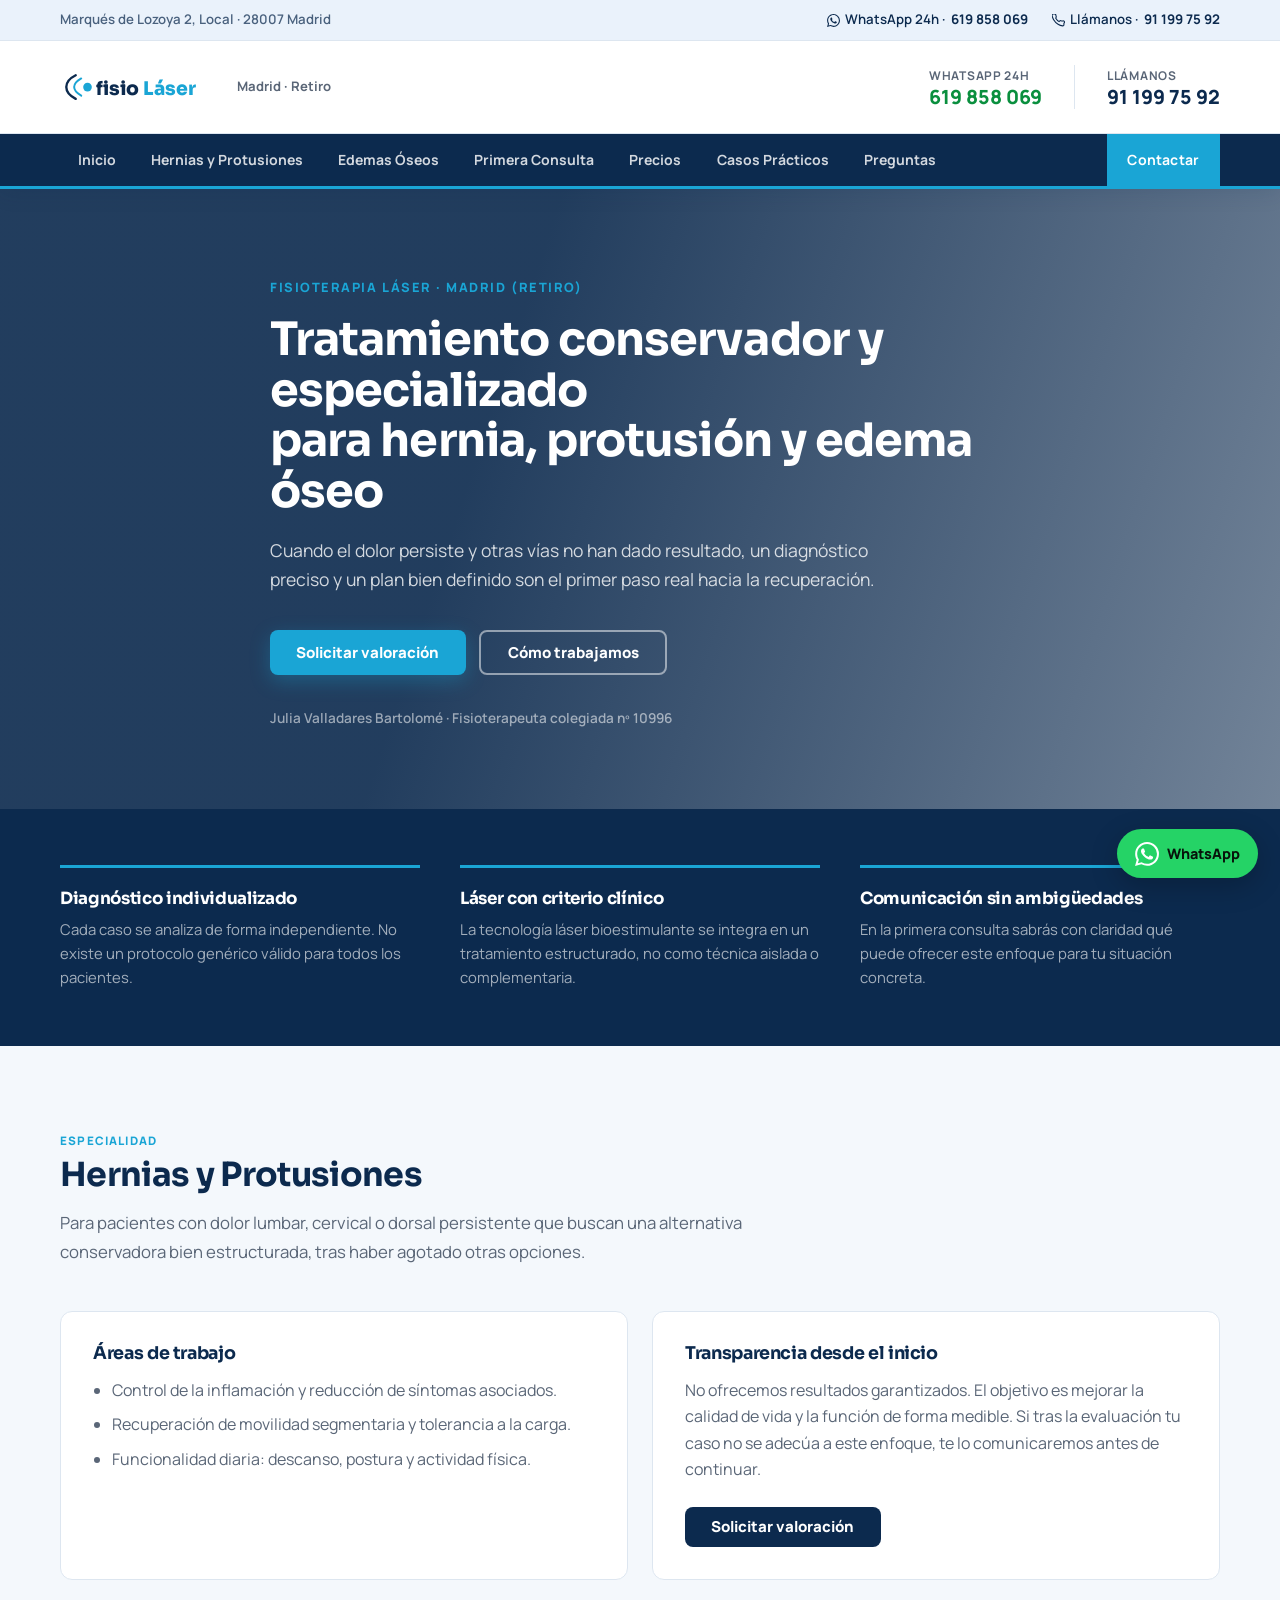
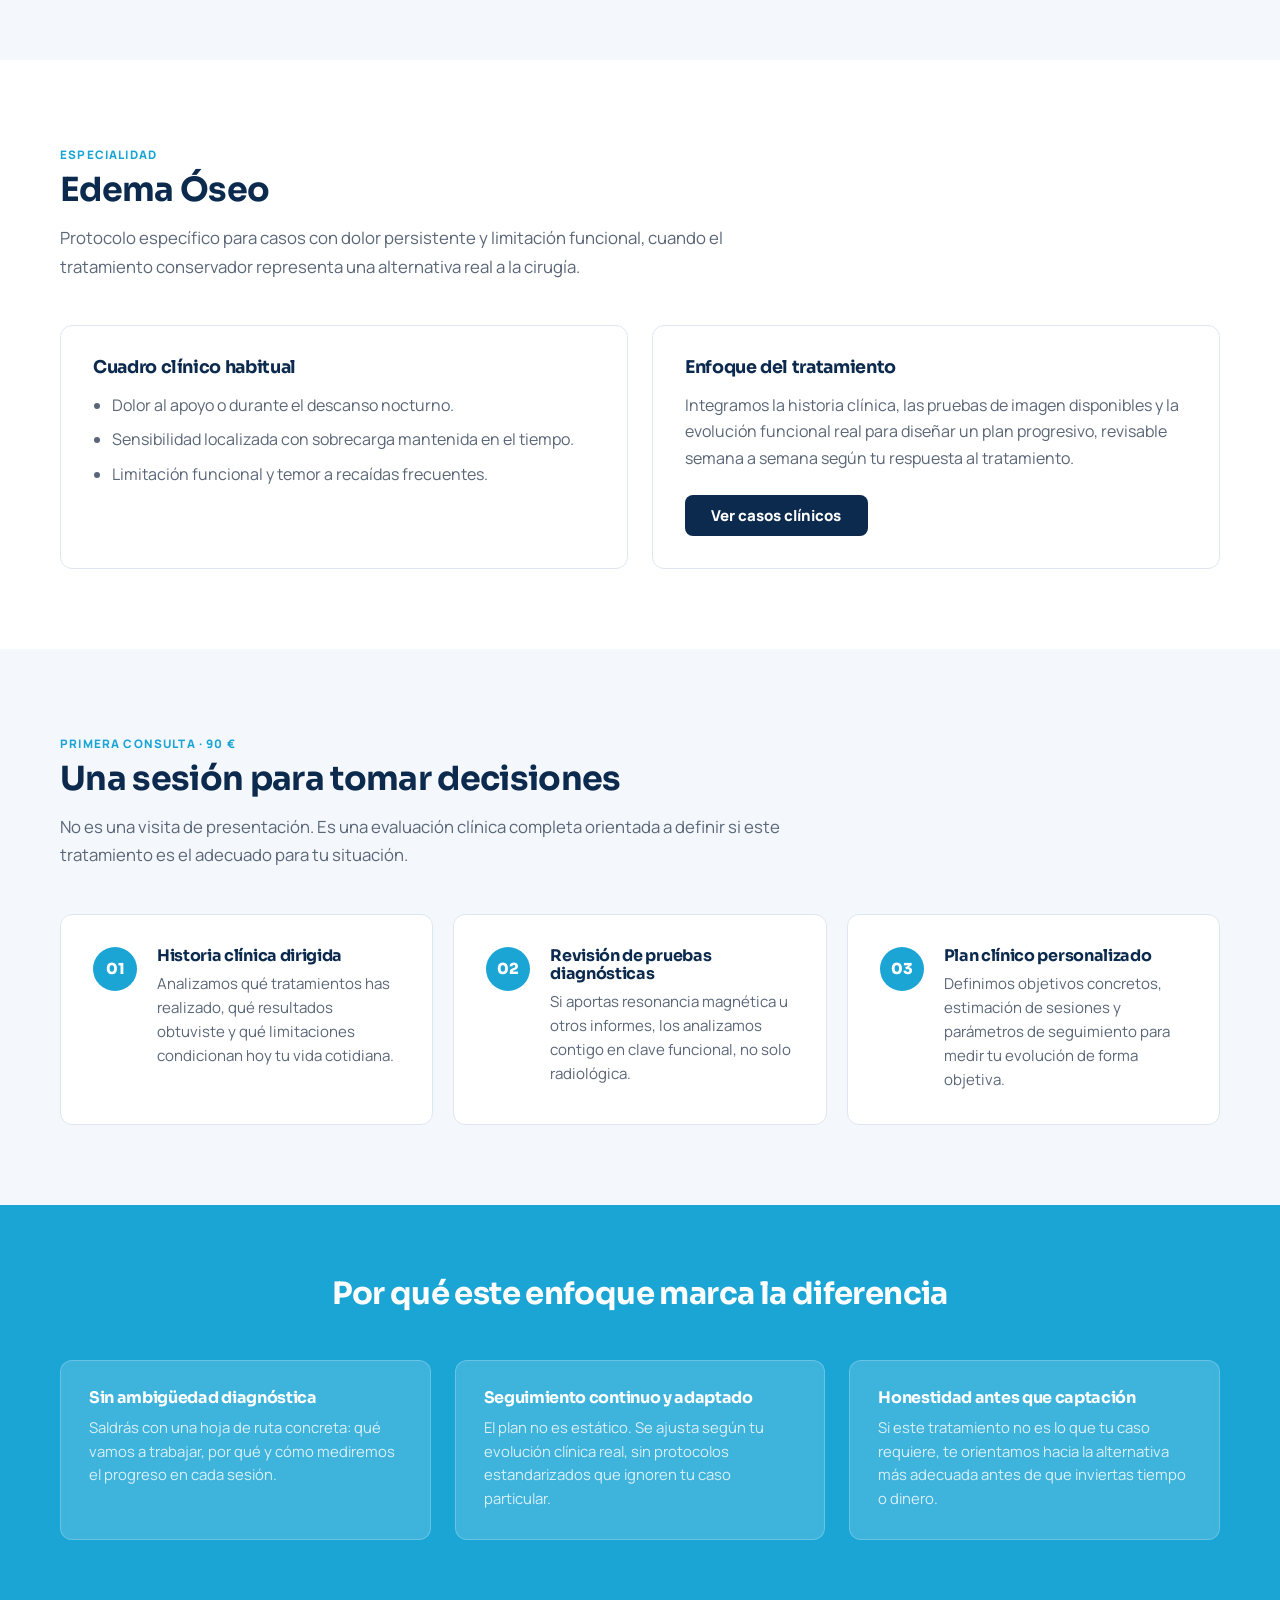
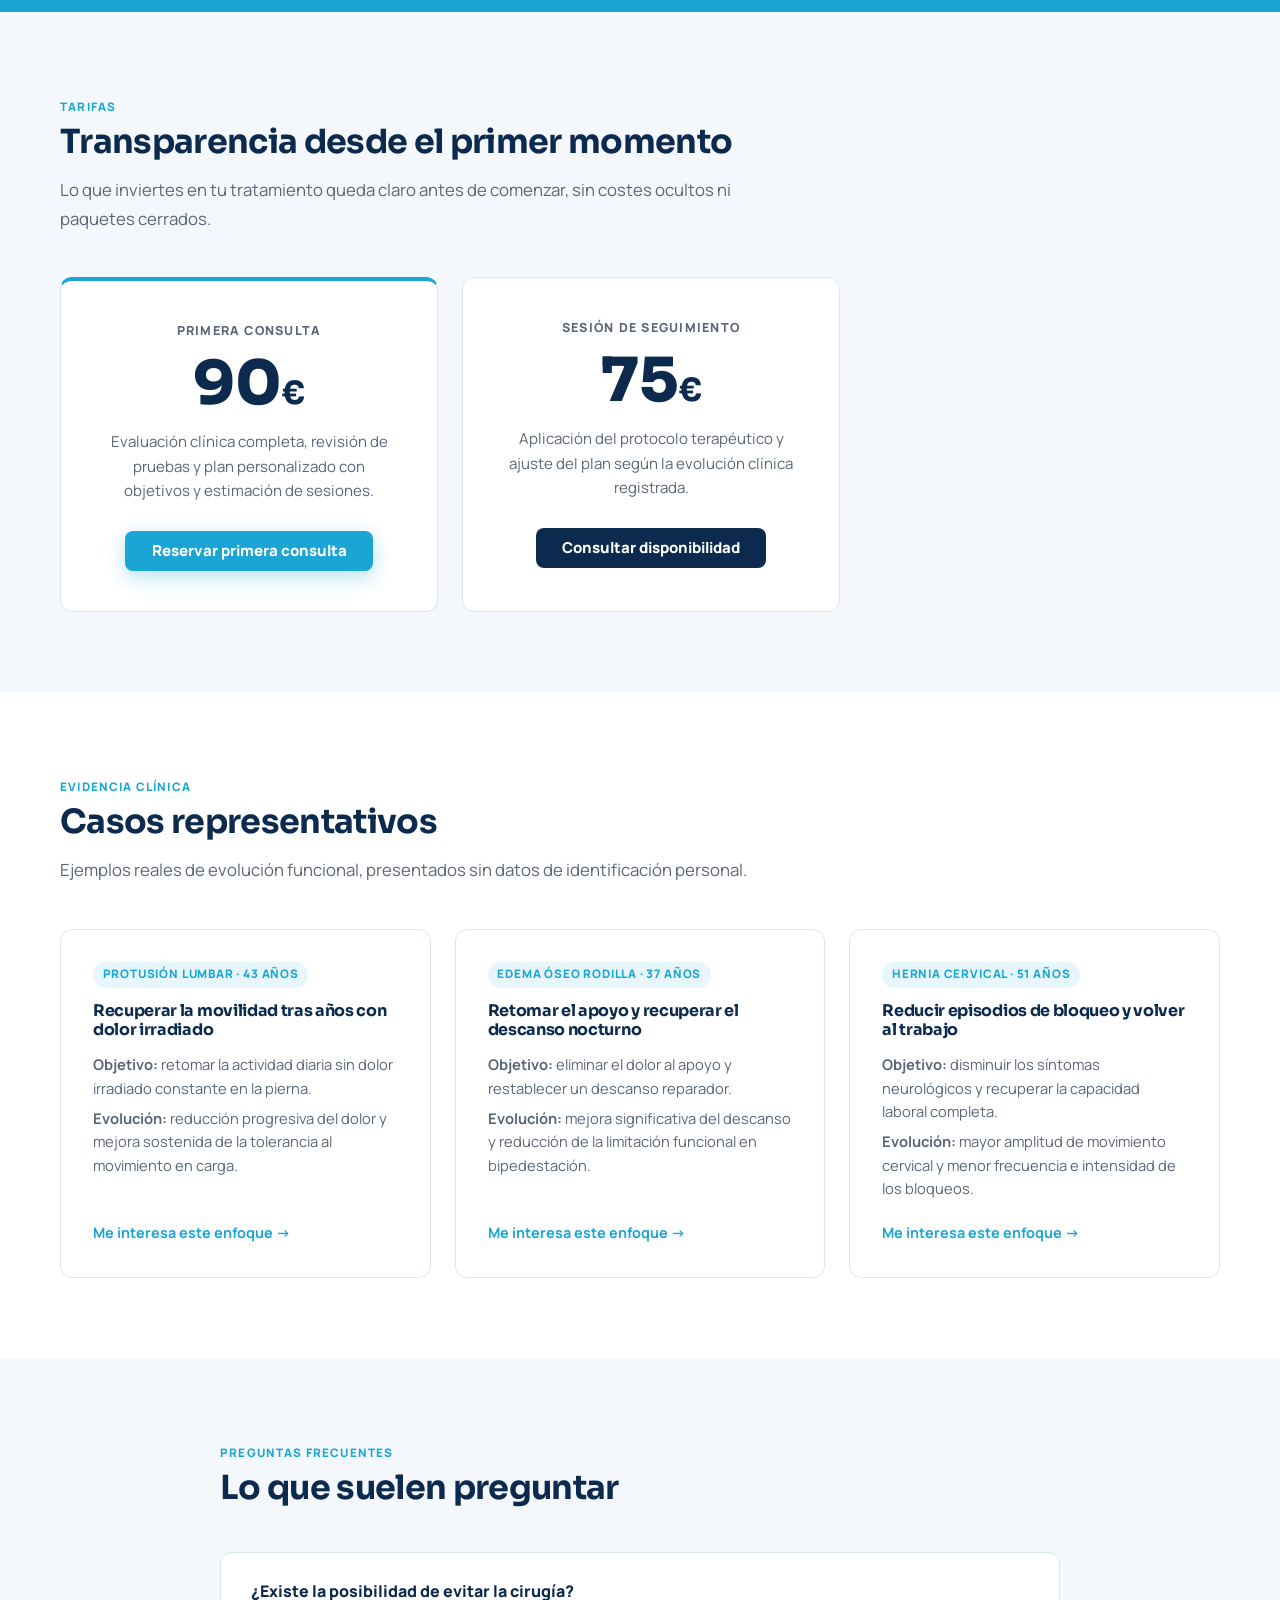
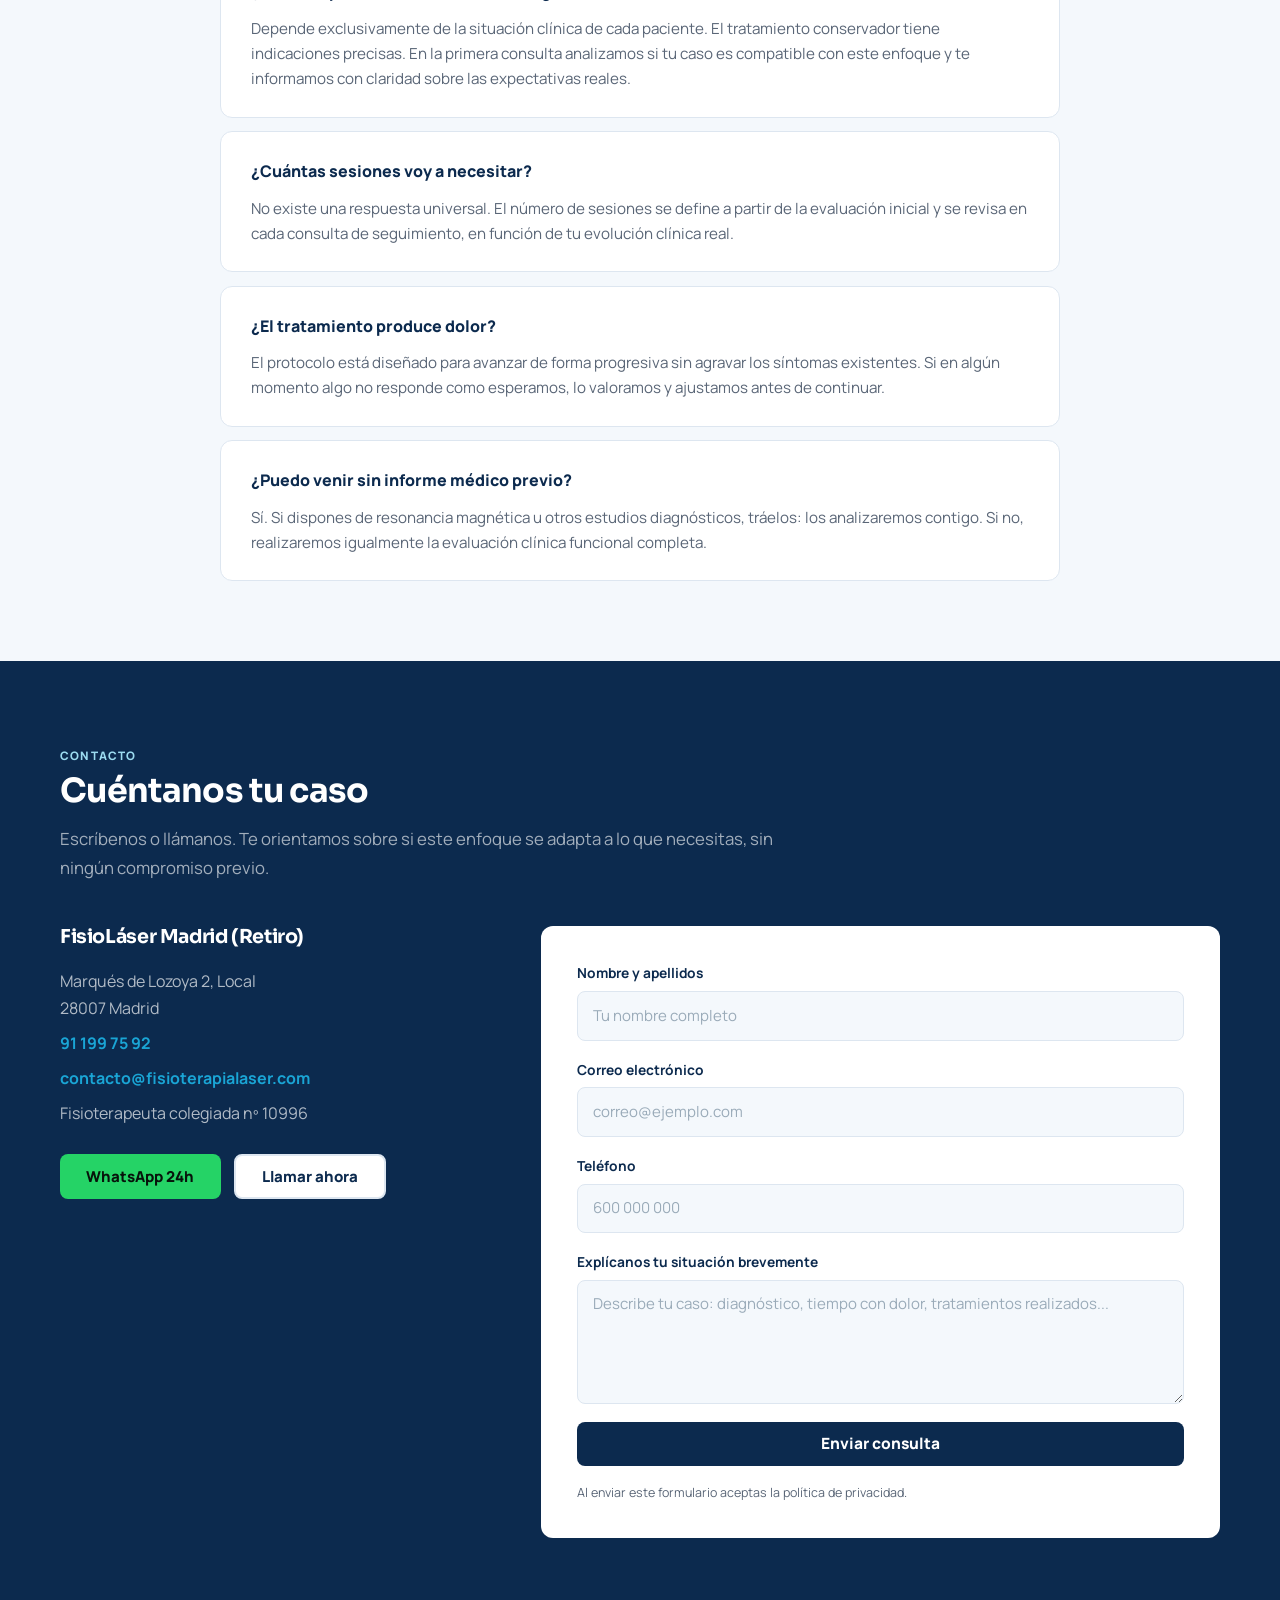
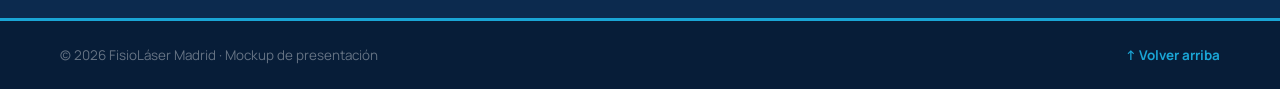
==== index.html @ 7548c75e "fix: cabecera completa sticky (logo + teléfonos + nav siempre visibles)" ====
<!doctype html>
<html lang="es">
  <head>
    <meta charset="UTF-8" />
    <meta name="viewport" content="width=device-width, initial-scale=1" />
    <title>FisioLáser Madrid (Retiro) · Hernia, Protusión y Edema Óseo</title>
    <meta
      name="description"
      content="Fisioterapia láser especializada en hernia discal, protusión y edema óseo en Madrid (Retiro). Evaluación clínica, plan personalizado y seguimiento continuo. Julia Valladares, colegiada nº 10996."
    />
    <link rel="preconnect" href="https://fonts.googleapis.com" />
    <link rel="preconnect" href="https://fonts.gstatic.com" crossorigin />
    <link
      href="https://fonts.googleapis.com/css2?family=Manrope:wght@400;500;600;700;800&family=Sora:wght@600;700;800&display=swap"
      rel="stylesheet"
    />
    <link rel="stylesheet" href="styles.css" />
  </head>
  <body>
    <a class="skip-link" href="#contenido">Saltar al contenido</a>

    <!-- Barra de utilidad superior -->
    <div class="site-head">
    <div class="util-bar" aria-label="Información de contacto">
      <div class="container util-inner">
        <span class="util-address">Marqués de Lozoya 2, Local · 28007 Madrid</span>
        <div class="util-contacts">
          <a href="https://api.whatsapp.com/send?phone=34619858069" class="util-link wa">
            <svg width="13" height="13" viewBox="0 0 24 24" fill="currentColor" aria-hidden="true"><path d="M17.472 14.382c-.297-.149-1.758-.867-2.03-.967-.273-.099-.471-.148-.67.15-.197.297-.767.966-.94 1.164-.173.199-.347.223-.644.075-.297-.15-1.255-.463-2.39-1.475-.883-.788-1.48-1.761-1.653-2.059-.173-.297-.018-.458.13-.606.134-.133.298-.347.446-.52.149-.174.198-.298.298-.497.099-.198.05-.371-.025-.52-.075-.149-.669-1.612-.916-2.207-.242-.579-.487-.5-.669-.51-.173-.008-.371-.01-.57-.01-.198 0-.52.074-.792.372-.272.297-1.04 1.016-1.04 2.479 0 1.462 1.065 2.875 1.213 3.074.149.198 2.096 3.2 5.077 4.487.709.306 1.262.489 1.694.625.712.227 1.36.195 1.871.118.571-.085 1.758-.719 2.006-1.413.248-.694.248-1.289.173-1.413-.074-.124-.272-.198-.57-.347m-5.421 7.403h-.004a9.87 9.87 0 01-5.031-1.378l-.361-.214-3.741.982.998-3.648-.235-.374a9.86 9.86 0 01-1.51-5.26c.001-5.45 4.436-9.884 9.888-9.884 2.64 0 5.122 1.03 6.988 2.898a9.825 9.825 0 012.893 6.994c-.003 5.45-4.437 9.884-9.885 9.884m8.413-18.297A11.815 11.815 0 0012.05 0C5.495 0 .16 5.335.157 11.892c0 2.096.547 4.142 1.588 5.945L.057 24l6.305-1.654a11.882 11.882 0 005.683 1.448h.005c6.554 0 11.89-5.335 11.893-11.893a11.821 11.821 0 00-3.48-8.413z"/></svg>
            WhatsApp 24h · <strong>619 858 069</strong>
          </a>
          <a href="tel:911997592" class="util-link phone">
            <svg width="13" height="13" viewBox="0 0 24 24" fill="none" stroke="currentColor" stroke-width="2" aria-hidden="true"><path d="M22 16.92v3a2 2 0 01-2.18 2 19.79 19.79 0 01-8.63-3.07A19.5 19.5 0 013.1 10.81 19.79 19.79 0 01.06 2.18 2 2 0 012.04 0h3a2 2 0 012 1.72c.127.96.361 1.903.7 2.81a2 2 0 01-.45 2.11L6.91 7.91a16 16 0 006.16 6.16l1.27-1.27a2 2 0 012.11-.45c.907.339 1.85.573 2.81.7A2 2 0 0122 16.92z"/></svg>
            Llámanos · <strong>91 199 75 92</strong>
          </a>
        </div>
      </div>
    </div>

    <!-- Cabecera principal -->
    <header class="site-header" id="inicio">
      <div class="container header-inner">
        <a class="brand" href="#inicio" aria-label="FisioLáser Madrid — Inicio">
          <svg class="logo-svg" viewBox="0 0 210 46" aria-label="FisioLáser" role="img">
            <path d="M 20 38 C 4 30, 4 16, 20 8" stroke="#0c2a4e" stroke-width="3" fill="none" stroke-linecap="round"/>
            <path d="M 27 34 C 15 27, 15 19, 27 12" stroke="#1aa5d5" stroke-width="2.5" fill="none" stroke-linecap="round"/>
            <circle cx="35" cy="23" r="5.5" fill="#1aa5d5"/>
            <text x="46" y="33" class="logo-text-fisio">fisio</text>
            <text x="106" y="33" class="logo-text-laser">Láser</text>
          </svg>
          <span class="brand-location">Madrid · Retiro</span>
        </a>

        <div class="header-contacts" aria-label="Contacto directo">
          <a href="https://api.whatsapp.com/send?phone=34619858069" class="hcontact wa">
            <span class="hc-label">WhatsApp 24h</span>
            <strong class="hc-number">619 858 069</strong>
          </a>
          <div class="hcontact-divider" aria-hidden="true"></div>
          <a href="tel:911997592" class="hcontact phone">
            <span class="hc-label">Llámanos</span>
            <strong class="hc-number">91 199 75 92</strong>
          </a>
        </div>
      </div>
    </header>

    <!-- Navegación principal -->
    <nav class="main-nav" aria-label="Menú principal">
      <div class="container nav-inner">
        <a href="#inicio">Inicio</a>
        <a href="#hernia">Hernias y Protusiones</a>
        <a href="#edema">Edemas Óseos</a>
        <a href="#primera">Primera Consulta</a>
        <a href="#precios">Precios</a>
        <a href="#casos">Casos Prácticos</a>
        <a href="#faq">Preguntas</a>
        <a href="#contacto" class="nav-highlight">Contactar</a>
      </div>
    </nav>
    </div><!-- /.site-head -->

    <main id="contenido">

      <!-- HÉROE -->
      <section class="hero">
        <div class="hero-overlay" aria-hidden="true"></div>
        <div class="container hero-content">
          <p class="eyebrow">Fisioterapia láser · Madrid (Retiro)</p>
          <h1>Tratamiento conservador y especializado<br class="br-d"> para hernia, protusión y edema óseo</h1>
          <p class="hero-lead">Cuando el dolor persiste y otras vías no han dado resultado, un diagnóstico preciso y un plan bien definido son el primer paso real hacia la recuperación.</p>
          <div class="hero-actions">
            <a class="btn btn-primary" href="#contacto">Solicitar valoración</a>
            <a class="btn btn-outline" href="#primera">Cómo trabajamos</a>
          </div>
          <p class="hero-trust">Julia Valladares Bartolomé · Fisioterapeuta colegiada nº 10996</p>
        </div>
      </section>

      <!-- BANDA DE CREDIBILIDAD -->
      <section class="cred-band" aria-label="Valores del enfoque">
        <div class="container cred-grid">
          <div class="cred-item reveal">
            <h3>Diagnóstico individualizado</h3>
            <p>Cada caso se analiza de forma independiente. No existe un protocolo genérico válido para todos los pacientes.</p>
          </div>
          <div class="cred-item reveal">
            <h3>Láser con criterio clínico</h3>
            <p>La tecnología láser bioestimulante se integra en un tratamiento estructurado, no como técnica aislada o complementaria.</p>
          </div>
          <div class="cred-item reveal">
            <h3>Comunicación sin ambigüedades</h3>
            <p>En la primera consulta sabrás con claridad qué puede ofrecer este enfoque para tu situación concreta.</p>
          </div>
        </div>
      </section>

      <!-- HERNIAS Y PROTUSIONES -->
      <section id="hernia" class="section section-alt">
        <div class="container">
          <div class="section-head reveal">
            <span class="label">Especialidad</span>
            <h2>Hernias y Protusiones</h2>
            <p>Para pacientes con dolor lumbar, cervical o dorsal persistente que buscan una alternativa conservadora bien estructurada, tras haber agotado otras opciones.</p>
          </div>
          <div class="cols-2">
            <article class="feature-card reveal">
              <h3>Áreas de trabajo</h3>
              <ul>
                <li>Control de la inflamación y reducción de síntomas asociados.</li>
                <li>Recuperación de movilidad segmentaria y tolerancia a la carga.</li>
                <li>Funcionalidad diaria: descanso, postura y actividad física.</li>
              </ul>
            </article>
            <article class="feature-card reveal">
              <h3>Transparencia desde el inicio</h3>
              <p>No ofrecemos resultados garantizados. El objetivo es mejorar la calidad de vida y la función de forma medible. Si tras la evaluación tu caso no se adecúa a este enfoque, te lo comunicaremos antes de continuar.</p>
              <a class="btn btn-secondary" href="#contacto">Solicitar valoración</a>
            </article>
          </div>
        </div>
      </section>

      <!-- EDEMA ÓSEO -->
      <section id="edema" class="section">
        <div class="container">
          <div class="section-head reveal">
            <span class="label">Especialidad</span>
            <h2>Edema Óseo</h2>
            <p>Protocolo específico para casos con dolor persistente y limitación funcional, cuando el tratamiento conservador representa una alternativa real a la cirugía.</p>
          </div>
          <div class="cols-2">
            <article class="feature-card reveal">
              <h3>Cuadro clínico habitual</h3>
              <ul>
                <li>Dolor al apoyo o durante el descanso nocturno.</li>
                <li>Sensibilidad localizada con sobrecarga mantenida en el tiempo.</li>
                <li>Limitación funcional y temor a recaídas frecuentes.</li>
              </ul>
            </article>
            <article class="feature-card reveal">
              <h3>Enfoque del tratamiento</h3>
              <p>Integramos la historia clínica, las pruebas de imagen disponibles y la evolución funcional real para diseñar un plan progresivo, revisable semana a semana según tu respuesta al tratamiento.</p>
              <a class="btn btn-secondary" href="#casos">Ver casos clínicos</a>
            </article>
          </div>
        </div>
      </section>

      <!-- PRIMERA CONSULTA -->
      <section id="primera" class="section section-alt">
        <div class="container">
          <div class="section-head reveal">
            <span class="label">Primera consulta · 90 €</span>
            <h2>Una sesión para tomar decisiones</h2>
            <p>No es una visita de presentación. Es una evaluación clínica completa orientada a definir si este tratamiento es el adecuado para tu situación.</p>
          </div>
          <ol class="steps">
            <li class="step-item reveal">
              <span class="step-n" aria-hidden="true">01</span>
              <div>
                <h3>Historia clínica dirigida</h3>
                <p>Analizamos qué tratamientos has realizado, qué resultados obtuviste y qué limitaciones condicionan hoy tu vida cotidiana.</p>
              </div>
            </li>
            <li class="step-item reveal">
              <span class="step-n" aria-hidden="true">02</span>
              <div>
                <h3>Revisión de pruebas diagnósticas</h3>
                <p>Si aportas resonancia magnética u otros informes, los analizamos contigo en clave funcional, no solo radiológica.</p>
              </div>
            </li>
            <li class="step-item reveal">
              <span class="step-n" aria-hidden="true">03</span>
              <div>
                <h3>Plan clínico personalizado</h3>
                <p>Definimos objetivos concretos, estimación de sesiones y parámetros de seguimiento para medir tu evolución de forma objetiva.</p>
              </div>
            </li>
          </ol>
        </div>
      </section>

      <!-- BANDA DE BENEFICIOS -->
      <section class="benefits-band">
        <div class="container">
          <h2 class="benefits-title reveal">Por qué este enfoque marca la diferencia</h2>
          <div class="benefits-grid">
            <div class="benefit reveal">
              <h3>Sin ambigüedad diagnóstica</h3>
              <p>Saldrás con una hoja de ruta concreta: qué vamos a trabajar, por qué y cómo mediremos el progreso en cada sesión.</p>
            </div>
            <div class="benefit reveal">
              <h3>Seguimiento continuo y adaptado</h3>
              <p>El plan no es estático. Se ajusta según tu evolución clínica real, sin protocolos estandarizados que ignoren tu caso particular.</p>
            </div>
            <div class="benefit reveal">
              <h3>Honestidad antes que captación</h3>
              <p>Si este tratamiento no es lo que tu caso requiere, te orientamos hacia la alternativa más adecuada antes de que inviertas tiempo o dinero.</p>
            </div>
          </div>
        </div>
      </section>

      <!-- PRECIOS -->
      <section id="precios" class="section section-alt">
        <div class="container">
          <div class="section-head reveal">
            <span class="label">Tarifas</span>
            <h2>Transparencia desde el primer momento</h2>
            <p>Lo que inviertes en tu tratamiento queda claro antes de comenzar, sin costes ocultos ni paquetes cerrados.</p>
          </div>
          <div class="price-grid">
            <article class="price-card reveal">
              <div class="price-label">Primera consulta</div>
              <div class="price-amount">90<span>€</span></div>
              <p>Evaluación clínica completa, revisión de pruebas y plan personalizado con objetivos y estimación de sesiones.</p>
              <a class="btn btn-primary" href="#contacto">Reservar primera consulta</a>
            </article>
            <article class="price-card reveal">
              <div class="price-label">Sesión de seguimiento</div>
              <div class="price-amount">75<span>€</span></div>
              <p>Aplicación del protocolo terapéutico y ajuste del plan según la evolución clínica registrada.</p>
              <a class="btn btn-secondary" href="#contacto">Consultar disponibilidad</a>
            </article>
          </div>
        </div>
      </section>

      <!-- CASOS PRÁCTICOS -->
      <section id="casos" class="section">
        <div class="container">
          <div class="section-head reveal">
            <span class="label">Evidencia clínica</span>
            <h2>Casos representativos</h2>
            <p>Ejemplos reales de evolución funcional, presentados sin datos de identificación personal.</p>
          </div>
          <div class="cols-3">
            <article class="case-card reveal">
              <div class="case-tag">Protusión lumbar · 43 años</div>
              <h3>Recuperar la movilidad tras años con dolor irradiado</h3>
              <p><strong>Objetivo:</strong> retomar la actividad diaria sin dolor irradiado constante en la pierna.</p>
              <p><strong>Evolución:</strong> reducción progresiva del dolor y mejora sostenida de la tolerancia al movimiento en carga.</p>
              <a href="#contacto">Me interesa este enfoque →</a>
            </article>
            <article class="case-card reveal">
              <div class="case-tag">Edema óseo rodilla · 37 años</div>
              <h3>Retomar el apoyo y recuperar el descanso nocturno</h3>
              <p><strong>Objetivo:</strong> eliminar el dolor al apoyo y restablecer un descanso reparador.</p>
              <p><strong>Evolución:</strong> mejora significativa del descanso y reducción de la limitación funcional en bipedestación.</p>
              <a href="#contacto">Me interesa este enfoque →</a>
            </article>
            <article class="case-card reveal">
              <div class="case-tag">Hernia cervical · 51 años</div>
              <h3>Reducir episodios de bloqueo y volver al trabajo</h3>
              <p><strong>Objetivo:</strong> disminuir los síntomas neurológicos y recuperar la capacidad laboral completa.</p>
              <p><strong>Evolución:</strong> mayor amplitud de movimiento cervical y menor frecuencia e intensidad de los bloqueos.</p>
              <a href="#contacto">Me interesa este enfoque →</a>
            </article>
          </div>
        </div>
      </section>

      <!-- PREGUNTAS FRECUENTES -->
      <section id="faq" class="section section-alt">
        <div class="container faq-wrap">
          <div class="section-head reveal">
            <span class="label">Preguntas frecuentes</span>
            <h2>Lo que suelen preguntar</h2>
          </div>
          <dl class="faq-list">
            <div class="faq-item reveal">
              <dt>¿Existe la posibilidad de evitar la cirugía?</dt>
              <dd>Depende exclusivamente de la situación clínica de cada paciente. El tratamiento conservador tiene indicaciones precisas. En la primera consulta analizamos si tu caso es compatible con este enfoque y te informamos con claridad sobre las expectativas reales.</dd>
            </div>
            <div class="faq-item reveal">
              <dt>¿Cuántas sesiones voy a necesitar?</dt>
              <dd>No existe una respuesta universal. El número de sesiones se define a partir de la evaluación inicial y se revisa en cada consulta de seguimiento, en función de tu evolución clínica real.</dd>
            </div>
            <div class="faq-item reveal">
              <dt>¿El tratamiento produce dolor?</dt>
              <dd>El protocolo está diseñado para avanzar de forma progresiva sin agravar los síntomas existentes. Si en algún momento algo no responde como esperamos, lo valoramos y ajustamos antes de continuar.</dd>
            </div>
            <div class="faq-item reveal">
              <dt>¿Puedo venir sin informe médico previo?</dt>
              <dd>Sí. Si dispones de resonancia magnética u otros estudios diagnósticos, tráelos: los analizaremos contigo. Si no, realizaremos igualmente la evaluación clínica funcional completa.</dd>
            </div>
          </dl>
        </div>
      </section>

      <!-- CONTACTO -->
      <section id="contacto" class="section contact-section">
        <div class="container">
          <div class="section-head reveal">
            <span class="label light">Contacto</span>
            <h2>Cuéntanos tu caso</h2>
            <p>Escríbenos o llámanos. Te orientamos sobre si este enfoque se adapta a lo que necesitas, sin ningún compromiso previo.</p>
          </div>
          <div class="contact-grid">
            <div class="contact-info reveal">
              <h3>FisioLáser Madrid (Retiro)</h3>
              <address class="nap">
                <p>Marqués de Lozoya 2, Local<br>28007 Madrid</p>
                <p><a href="tel:911997592">91 199 75 92</a></p>
                <p><a href="mailto:contacto@fisioterapialaser.com">contacto@fisioterapialaser.com</a></p>
                <p>Fisioterapeuta colegiada nº 10996</p>
              </address>
              <div class="contact-btns">
                <a class="btn btn-wa" href="https://api.whatsapp.com/send?phone=34619858069">WhatsApp 24h</a>
                <a class="btn btn-callw" href="tel:911997592">Llamar ahora</a>
              </div>
            </div>
            <form class="contact-form reveal" action="#" method="post" novalidate>
              <div class="form-row">
                <label for="nombre">Nombre y apellidos</label>
                <input id="nombre" name="nombre" type="text" autocomplete="name" placeholder="Tu nombre completo" />
              </div>
              <div class="form-row">
                <label for="email">Correo electrónico</label>
                <input id="email" name="email" type="email" autocomplete="email" placeholder="correo@ejemplo.com" />
              </div>
              <div class="form-row">
                <label for="telefono">Teléfono</label>
                <input id="telefono" name="telefono" type="tel" autocomplete="tel" placeholder="600 000 000" />
              </div>
              <div class="form-row">
                <label for="mensaje">Explícanos tu situación brevemente</label>
                <textarea id="mensaje" name="mensaje" rows="4" placeholder="Describe tu caso: diagnóstico, tiempo con dolor, tratamientos realizados..."></textarea>
              </div>
              <button class="btn btn-send" type="submit">Enviar consulta</button>
              <p class="form-privacy">Al enviar este formulario aceptas la política de privacidad.</p>
            </form>
          </div>
        </div>
      </section>

    </main>

    <footer class="site-footer">
      <div class="container footer-inner">
        <p>© 2026 FisioLáser Madrid · Mockup de presentación</p>
        <a href="#inicio">↑ Volver arriba</a>
      </div>
    </footer>

    <!-- Botón WhatsApp flotante (visible especialmente en móvil) -->
    <a class="wa-float" href="https://api.whatsapp.com/send?phone=34619858069" aria-label="Contactar por WhatsApp">
      <svg width="24" height="24" viewBox="0 0 24 24" fill="white" aria-hidden="true"><path d="M17.472 14.382c-.297-.149-1.758-.867-2.03-.967-.273-.099-.471-.148-.67.15-.197.297-.767.966-.94 1.164-.173.199-.347.223-.644.075-.297-.15-1.255-.463-2.39-1.475-.883-.788-1.48-1.761-1.653-2.059-.173-.297-.018-.458.13-.606.134-.133.298-.347.446-.52.149-.174.198-.298.298-.497.099-.198.05-.371-.025-.52-.075-.149-.669-1.612-.916-2.207-.242-.579-.487-.5-.669-.51-.173-.008-.371-.01-.57-.01-.198 0-.52.074-.792.372-.272.297-1.04 1.016-1.04 2.479 0 1.462 1.065 2.875 1.213 3.074.149.198 2.096 3.2 5.077 4.487.709.306 1.262.489 1.694.625.712.227 1.36.195 1.871.118.571-.085 1.758-.719 2.006-1.413.248-.694.248-1.289.173-1.413-.074-.124-.272-.198-.57-.347m-5.421 7.403h-.004a9.87 9.87 0 01-5.031-1.378l-.361-.214-3.741.982.998-3.648-.235-.374a9.86 9.86 0 01-1.51-5.26c.001-5.45 4.436-9.884 9.888-9.884 2.64 0 5.122 1.03 6.988 2.898a9.825 9.825 0 012.893 6.994c-.003 5.45-4.437 9.884-9.885 9.884m8.413-18.297A11.815 11.815 0 0012.05 0C5.495 0 .16 5.335.157 11.892c0 2.096.547 4.142 1.588 5.945L.057 24l6.305-1.654a11.882 11.882 0 005.683 1.448h.005c6.554 0 11.89-5.335 11.893-11.893a11.821 11.821 0 00-3.48-8.413z"/></svg>
      <span>WhatsApp</span>
    </a>

  </body>
</html>
---- styles.css ----
/* ==========================================================================
   FISIOLÁSER MADRID · PREMIUM LANDING
   ========================================================================== */

/* ── Variables ─────────────────────────────────────────────────────────── */
:root {
  --navy:   #0c2a4e;
  --blue:   #1055a0;
  --teal:   #1aa5d5;
  --wa:     #25d366;
  --white:  #ffffff;
  --off:    #f4f8fc;
  --off2:   #eaf2fb;
  --text:   #1a2533;
  --muted:  #5a6677;
  --border: #dde6f0;
  --shadow: 0 2px 20px rgba(12, 42, 78, 0.09);
  --radius: 12px;
}

/* ── Reset & Base ───────────────────────────────────────────────────────── */
*, *::before, *::after { box-sizing: border-box; }
html { scroll-behavior: smooth; }

body {
  margin: 0;
  font-family: "Manrope", "Segoe UI", sans-serif;
  font-size: 16px;
  line-height: 1.65;
  color: var(--text);
  background: var(--white);
}

h1, h2, h3 {
  font-family: "Sora", "Manrope", sans-serif;
  line-height: 1.13;
  letter-spacing: -0.02em;
  color: var(--navy);
  margin: 0;
}

a { color: inherit; text-decoration: none; }
address { font-style: normal; }
p { margin: 0; }

.container {
  width: min(1160px, calc(100% - 2.5rem));
  margin-inline: auto;
}

/* ── Skip link ─────────────────────────────────────────────────────────── */
.skip-link {
  position: absolute;
  left: 1rem;
  top: -100px;
  background: var(--navy);
  color: #fff;
  padding: .5rem .85rem;
  border-radius: 6px;
  z-index: 200;
  font-weight: 700;
  font-size: .9rem;
}
.skip-link:focus { top: .5rem; }

/* ── Utility bar ───────────────────────────────────────────────────────── */
.site-head {
  position: sticky;
  top: 0;
  z-index: 60;
  box-shadow: 0 4px 20px rgba(12, 42, 78, .12);
}

.util-bar {
  background: var(--off2);
  border-bottom: 1px solid var(--border);  
  font-size: .83rem;
  font-weight: 600;
  color: var(--navy);
}
.util-inner {
  display: flex;
  align-items: center;
  justify-content: space-between;
  min-height: 40px;
  gap: 1rem;
  flex-wrap: wrap;
}
.util-address { opacity: .72; }
.util-contacts { display: flex; gap: 1.5rem; }
.util-link {
  display: inline-flex;
  align-items: center;
  gap: .35rem;
  color: var(--navy);
  transition: color .18s;
}
.util-link:hover { color: var(--teal); }
.util-link.wa:hover { color: #0ea84c; }

/* ── Site header ───────────────────────────────────────────────────────── */
.site-header {
  background: var(--white);
  border-bottom: 1px solid var(--border);
}
.header-inner {
  display: flex;
  align-items: center;
  justify-content: space-between;
  min-height: 92px;
  gap: 1.5rem;
}

/* Marca / logo */
.brand {
  display: flex;
  align-items: center;
  gap: .75rem;
  flex-shrink: 0;
}
.logo-svg {
  width: 165px;
  height: auto;
  overflow: visible;
}
.logo-text-fisio {
  font-family: "Sora", sans-serif;
  font-weight: 800;
  font-size: 24px;
  fill: var(--navy);
}
.logo-text-laser {
  font-family: "Sora", sans-serif;
  font-weight: 800;
  font-size: 24px;
  fill: var(--teal);
}
.brand-location {
  font-size: .82rem;
  font-weight: 700;
  color: var(--muted);
  white-space: nowrap;
}

/* Contactos en cabecera */
.header-contacts {
  display: flex;
  align-items: center;
  gap: 2rem;
  flex-shrink: 0;
}
.hcontact {
  display: flex;
  flex-direction: column;
  align-items: flex-start;
  transition: color .18s;
}
.hcontact:hover { color: var(--teal); }
.hcontact.wa:hover { color: #0a8f3e; }
.hc-label {
  font-size: .75rem;
  font-weight: 700;
  color: var(--muted);
  text-transform: uppercase;
  letter-spacing: .06em;
}
.hc-number {
  font-size: 1.22rem;
  font-weight: 800;
  color: var(--navy);
  line-height: 1.1;
}
.hcontact.wa .hc-number { color: #0a8f3e; }
.hcontact-divider {
  width: 1px;
  height: 44px;
  background: var(--border);
  flex-shrink: 0;
}

/* ── Navegación principal ──────────────────────────────────────────────── */
.main-nav {
  background: var(--navy);
  border-bottom: 3px solid var(--teal);
}
.nav-inner {
  display: flex;
  align-items: stretch;
  overflow-x: auto;
  scrollbar-width: none;
}
.nav-inner::-webkit-scrollbar { display: none; }

.main-nav a {
  display: flex;
  align-items: center;
  padding: .9rem 1.1rem;
  font-size: .875rem;
  font-weight: 700;
  color: rgba(255, 255, 255, .82);
  white-space: nowrap;
  transition: color .15s, background .15s;
  border-bottom: 3px solid transparent;
  margin-bottom: -3px;
}
.main-nav a:hover,
.main-nav a:focus-visible {
  color: #fff;
  background: rgba(255, 255, 255, .07);
  border-bottom-color: var(--teal);
}
.main-nav a.nav-highlight {
  margin-left: auto;
  color: #fff;
  background: var(--teal);
  padding-inline: 1.3rem;
  letter-spacing: .015em;
}
.main-nav a.nav-highlight:hover {
  background: #1593bf;
  border-bottom-color: transparent;
}

/* ── Plantilla de sección ──────────────────────────────────────────────── */
.section { padding: 5rem 0; }
.section-alt { background: var(--off); }

.section-head {
  max-width: 740px;
  margin-bottom: 2.75rem;
}
.section-head h2 {
  font-size: clamp(1.65rem, 2.6vw, 2.5rem);
  margin: .35rem 0 .9rem;
}
.section-head p {
  color: var(--muted);
  font-size: 1.05rem;
  line-height: 1.7;
}

.label {
  display: inline-block;
  font-size: .73rem;
  font-weight: 800;
  letter-spacing: .1em;
  text-transform: uppercase;
  color: var(--teal);
}
.label.light { color: #9cdbf0; }

/* ── Botones ───────────────────────────────────────────────────────────── */
.btn {
  display: inline-flex;
  align-items: center;
  justify-content: center;
  border: none;
  border-radius: 8px;
  padding: .8rem 1.65rem;
  font-family: inherit;
  font-size: .94rem;
  font-weight: 800;
  cursor: pointer;
  transition: transform .15s, box-shadow .15s, background .15s;
  text-decoration: none;
  line-height: 1;
}
.btn:hover { transform: translateY(-1px); }
.btn:active { transform: none; }

.btn-primary {
  background: var(--teal);
  color: #fff;
  box-shadow: 0 6px 20px rgba(26, 165, 213, .32);
}
.btn-primary:hover {
  background: #1593bf;
  box-shadow: 0 8px 24px rgba(26, 165, 213, .4);
}
.btn-secondary { background: var(--navy); color: #fff; }
.btn-secondary:hover { background: #0f3b6a; }
.btn-outline {
  background: transparent;
  color: #fff;
  border: 2px solid rgba(255, 255, 255, .5);
}
.btn-outline:hover { border-color: #fff; background: rgba(255, 255, 255, .08); }
.btn-wa { background: var(--wa); color: #07130b; }
.btn-wa:hover { background: #1fba58; }
.btn-callw {
  background: var(--white);
  color: var(--navy);
  border: 2px solid var(--border);
}
.btn-callw:hover { border-color: var(--navy); }
.btn-send {
  background: var(--navy);
  color: #fff;
  width: 100%;
  padding: .9rem;
  font-size: .97rem;
  border-radius: 8px;
}
.btn-send:hover { background: #0f3b6a; }

/* ── Héroe ─────────────────────────────────────────────────────────────── */
.hero {
  position: relative;
  min-height: 600px;
  display: flex;
  align-items: center;
  background:
    url('https://images.unsplash.com/photo-1576091160550-2173dba999ef?auto=format&fit=crop&w=1600&q=75')
    center / cover no-repeat;
  color: #fff;
}
.hero-overlay {
  position: absolute;
  inset: 0;
  background: linear-gradient(108deg, rgba(12, 42, 78, .91) 38%, rgba(12, 42, 78, .58) 100%);
}
.hero-content {
  position: relative;
  z-index: 1;
  padding: 5.5rem 0 5rem;
  max-width: 740px;
}
.eyebrow {
  display: block;
  margin-bottom: 1rem;
  font-size: .8rem;
  font-weight: 800;
  letter-spacing: .12em;
  text-transform: uppercase;
  color: var(--teal);
}
.hero-content h1 {
  font-size: clamp(2.1rem, 3.6vw, 3.2rem);
  color: #fff;
  margin-bottom: 1.2rem;
  line-height: 1.1;
}
.br-d { display: block; }
.hero-lead {
  font-size: 1.1rem;
  line-height: 1.65;
  color: rgba(255, 255, 255, .8);
  max-width: 60ch;
  margin-bottom: 2.25rem;
}
.hero-actions {
  display: flex;
  flex-wrap: wrap;
  gap: .85rem;
  margin-bottom: 2rem;
}
.hero-trust {
  font-size: .85rem;
  font-weight: 600;
  color: rgba(255, 255, 255, .55);
}

/* ── Banda de credibilidad ─────────────────────────────────────────────── */
.cred-band {
  background: var(--navy);
  padding: 3.5rem 0;
}
.cred-grid {
  display: grid;
  grid-template-columns: repeat(3, 1fr);
  gap: 2.5rem;
}
.cred-item {
  border-top: 3px solid var(--teal);
  padding-top: 1.4rem;
}
.cred-item h3 {
  color: #fff;
  font-size: 1.05rem;
  margin-bottom: .55rem;
}
.cred-item p {
  color: rgba(255, 255, 255, .62);
  font-size: .93rem;
  line-height: 1.6;
}

/* ── Columnas de tarjetas ─────────────────────────────────────────────── */
.cols-2 {
  display: grid;
  grid-template-columns: repeat(2, 1fr);
  gap: 1.5rem;
}
.cols-3 {
  display: grid;
  grid-template-columns: repeat(3, 1fr);
  gap: 1.5rem;
}

/* ── Tarjetas de servicio ─────────────────────────────────────────────── */
.feature-card {
  background: var(--white);
  border: 1px solid var(--border);
  border-radius: var(--radius);
  padding: 2rem;
}
.feature-card h3 { font-size: 1.1rem; margin-bottom: .85rem; }
.feature-card p { color: var(--muted); line-height: 1.65; }
.feature-card ul { padding-left: 1.2rem; margin: 0 0 1.5rem; }
.feature-card li { color: var(--muted); }
.feature-card li + li { margin-top: .5rem; }
.feature-card .btn { margin-top: 1.5rem; }

/* ── Pasos de consulta ─────────────────────────────────────────────────── */
.steps {
  list-style: none;
  margin: 0;
  padding: 0;
  display: grid;
  gap: 1.25rem;
  grid-template-columns: repeat(3, 1fr);
}
.step-item {
  background: var(--white);
  border: 1px solid var(--border);
  border-radius: var(--radius);
  padding: 2rem;
  display: flex;
  gap: 1.25rem;
  align-items: flex-start;
}
.step-n {
  flex-shrink: 0;
  width: 44px;
  height: 44px;
  border-radius: 50%;
  background: var(--teal);
  color: #fff;
  font-weight: 900;
  font-size: .95rem;
  display: flex;
  align-items: center;
  justify-content: center;
  font-family: "Sora", sans-serif;
}
.step-item h3 { font-size: 1rem; margin-bottom: .45rem; }
.step-item p { color: var(--muted); font-size: .94rem; line-height: 1.6; }

/* ── Banda de beneficios ──────────────────────────────────────────────── */
.benefits-band {
  background: var(--teal);
  padding: 4.5rem 0;
}
.benefits-title {
  color: #fff;
  text-align: center;
  font-size: clamp(1.5rem, 2.4vw, 2.1rem);
  margin-bottom: 3rem;
}
.benefits-grid {
  display: grid;
  grid-template-columns: repeat(3, 1fr);
  gap: 1.5rem;
}
.benefit {
  background: rgba(255, 255, 255, .16);
  border: 1px solid rgba(255, 255, 255, .22);
  border-radius: var(--radius);
  padding: 1.75rem;
  backdrop-filter: blur(4px);
}
.benefit h3 { color: #fff; font-size: 1rem; margin-bottom: .55rem; }
.benefit p { color: rgba(255, 255, 255, .8); font-size: .93rem; line-height: 1.6; }

/* ── Precios ──────────────────────────────────────────────────────────── */
.price-grid {
  display: grid;
  grid-template-columns: repeat(2, 1fr);
  gap: 1.5rem;
  max-width: 780px;
}
.price-card {
  background: var(--white);
  border: 1px solid var(--border);
  border-radius: var(--radius);
  padding: 2.5rem;
  text-align: center;
}
.price-card:first-child {
  border-top: 4px solid var(--teal);
}
.price-label {
  font-size: .78rem;
  font-weight: 800;
  letter-spacing: .1em;
  text-transform: uppercase;
  color: var(--muted);
  margin-bottom: .75rem;
}
.price-amount {
  font-family: "Sora", sans-serif;
  font-weight: 800;
  font-size: 3.8rem;
  color: var(--navy);
  line-height: 1;
  margin: .5rem 0 1rem;
}
.price-amount span { font-size: 2rem; }
.price-card p { color: var(--muted); font-size: .94rem; line-height: 1.6; margin-bottom: 1.75rem; }

/* ── Tarjetas de caso ─────────────────────────────────────────────────── */
.case-card {
  background: var(--white);
  border: 1px solid var(--border);
  border-radius: var(--radius);
  padding: 2rem;
  display: flex;
  flex-direction: column;
}
.case-tag {
  display: inline-block;
  font-size: .73rem;
  font-weight: 800;
  letter-spacing: .07em;
  text-transform: uppercase;
  color: var(--teal);
  background: rgba(26, 165, 213, .1);
  padding: .22rem .6rem;
  border-radius: 999px;
  margin-bottom: .9rem;
  width: fit-content;
}
.case-card h3 { font-size: 1rem; margin-bottom: .9rem; }
.case-card p { color: var(--muted); font-size: .92rem; line-height: 1.6; margin-bottom: .4rem; }
.case-card a {
  display: inline-block;
  margin-top: auto;
  padding-top: .9rem;
  color: var(--teal);
  font-weight: 700;
  font-size: .9rem;
}
.case-card a:hover { text-decoration: underline; }

/* ── FAQ ──────────────────────────────────────────────────────────────── */
.faq-wrap { max-width: 840px; }
.faq-list {
  display: grid;
  gap: .85rem;
  margin: 0;
  padding: 0;
}
.faq-item {
  background: var(--white);
  border: 1px solid var(--border);
  border-radius: var(--radius);
  padding: 1.6rem 1.85rem;
}
.faq-item dt {
  font-weight: 800;
  font-size: 1rem;
  color: var(--navy);
  margin-bottom: .7rem;
}
.faq-item dd {
  margin: 0;
  color: var(--muted);
  font-size: .95rem;
  line-height: 1.65;
}

/* ── Sección de contacto ──────────────────────────────────────────────── */
.contact-section {
  background: var(--navy);
}
.contact-section .section-head h2 { color: #fff; }
.contact-section .section-head p {
  color: rgba(255, 255, 255, .62);
}

.contact-grid {
  display: grid;
  grid-template-columns: 1fr 1.6fr;
  gap: 3.5rem;
  align-items: start;
}
.contact-info h3 {
  color: #fff;
  font-size: 1.2rem;
  margin-bottom: 1.25rem;
}
.nap p { color: rgba(255, 255, 255, .68); margin-bottom: .55rem; }
.nap a { color: var(--teal); font-weight: 700; }
.nap a:hover { text-decoration: underline; }
.contact-btns { display: flex; flex-wrap: wrap; gap: .8rem; margin-top: 1.75rem; }

.contact-form {
  background: var(--white);
  border-radius: var(--radius);
  padding: 2.25rem;
  display: grid;
  gap: 1.1rem;
}
.form-row { display: grid; gap: .38rem; }
.form-row label {
  font-size: .86rem;
  font-weight: 700;
  color: var(--navy);
}
input, textarea {
  width: 100%;
  border: 1px solid var(--border);
  border-radius: 8px;
  padding: .72rem .95rem;
  font: inherit;
  font-size: .94rem;
  color: var(--text);
  background: var(--off);
  transition: border-color .18s, background .18s;
}
input:focus-visible, textarea:focus-visible {
  outline: none;
  border-color: var(--teal);
  background: var(--white);
  box-shadow: 0 0 0 3px rgba(26, 165, 213, .15);
}
input::placeholder, textarea::placeholder { color: #9aabb9; }
.form-privacy {
  font-size: .78rem;
  color: var(--muted);
  line-height: 1.5;
}

/* ── Footer ───────────────────────────────────────────────────────────── */
.site-footer {
  background: #071d38;
  border-top: 3px solid var(--teal);
}
.footer-inner {
  min-height: 68px;
  display: flex;
  align-items: center;
  justify-content: space-between;
  gap: 1rem;
  color: rgba(255, 255, 255, .38);
  font-size: .84rem;
}
.footer-inner a { color: var(--teal); font-weight: 700; }
.footer-inner a:hover { text-decoration: underline; }

/* ── WhatsApp flotante ────────────────────────────────────────────────── */
.wa-float {
  position: fixed;
  bottom: 1.35rem;
  right: 1.35rem;
  z-index: 100;
  display: flex;
  align-items: center;
  gap: .5rem;
  background: var(--wa);
  color: #07130b;
  font-weight: 800;
  font-size: .9rem;
  padding: .78rem 1.15rem;
  border-radius: 999px;
  box-shadow: 0 8px 28px rgba(0, 0, 0, .22);
  transition: transform .15s, box-shadow .15s;
}
.wa-float:hover {
  transform: translateY(-2px);
  box-shadow: 0 12px 32px rgba(0, 0, 0, .28);
}

/* ── Animación de entrada ─────────────────────────────────────────────── */
.reveal {
  animation: fadeUp .55s ease both;
}
.reveal:nth-child(2) { animation-delay: 90ms; }
.reveal:nth-child(3) { animation-delay: 170ms; }

@keyframes fadeUp {
  from { opacity: 0; transform: translateY(14px); }
  to   { opacity: 1; transform: translateY(0); }
}
@media (prefers-reduced-motion: reduce) { .reveal { animation: none; } }

/* ── Responsive ───────────────────────────────────────────────────────── */
@media (max-width: 1024px) {
  .cred-grid,
  .cols-3,
  .benefits-grid,
  .steps { grid-template-columns: 1fr; }

  .cols-2 { grid-template-columns: 1fr; }
  .price-grid { max-width: 100%; }
  .contact-grid { grid-template-columns: 1fr; gap: 2.25rem; }
  .main-nav a { padding: .85rem .85rem; font-size: .83rem; }
}

@media (max-width: 768px) {
  .header-contacts { display: none; }
  .util-address { display: none; }
  .util-contacts { margin-left: auto; }
  .hero { min-height: 520px; }
  .hero-content h1 { font-size: 1.9rem; }
  .br-d { display: none; }
  .section { padding: 3.5rem 0; }
  .price-grid { grid-template-columns: 1fr; }
}

@media (max-width: 520px) {
  .header-inner { min-height: 74px; }
  .brand-location { display: none; }
  .hero { min-height: 460px; }
  .hero-content { padding: 3.5rem 0 3rem; }
  .hero-content h1 { font-size: 1.65rem; }
  .footer-inner {
    flex-direction: column;
    justify-content: center;
    text-align: center;
    padding: 1.2rem 0;
  }
  .wa-float span { display: none; }
  .wa-float { padding: .85rem; border-radius: 50%; }
}
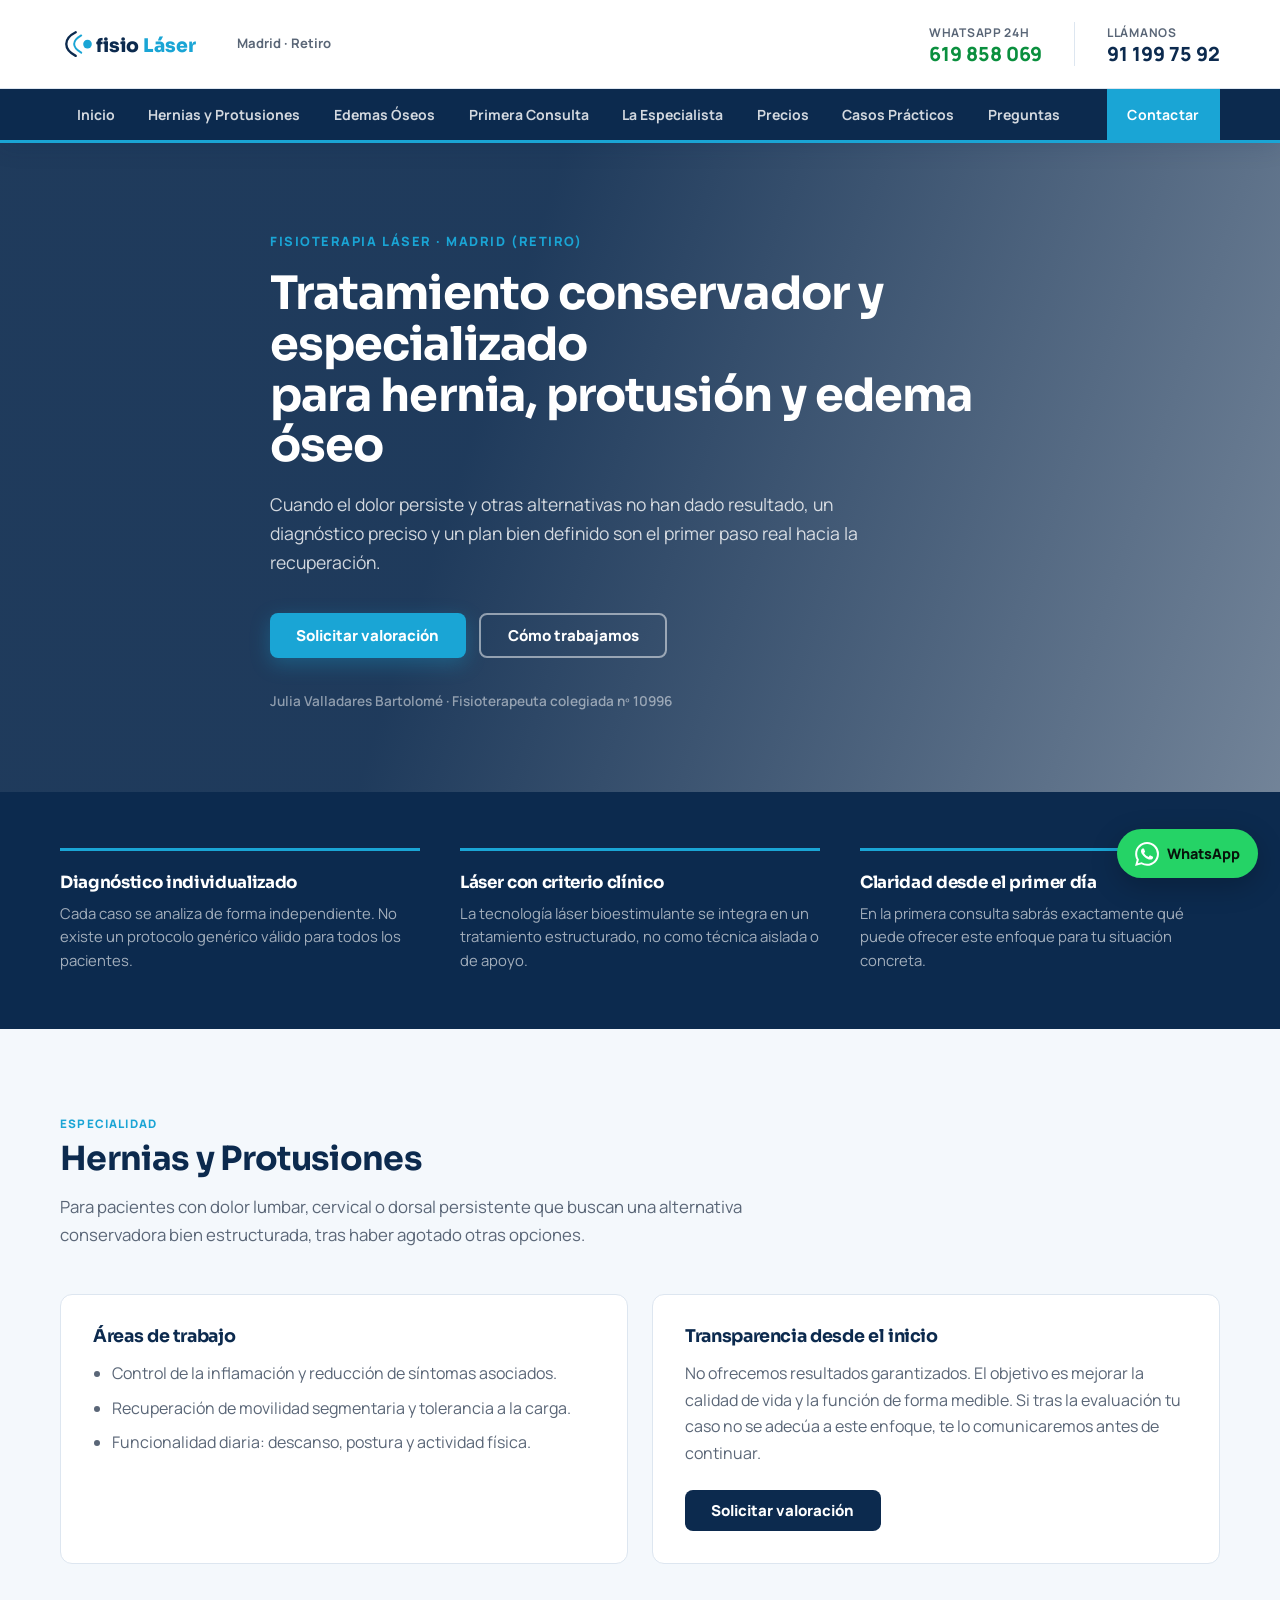
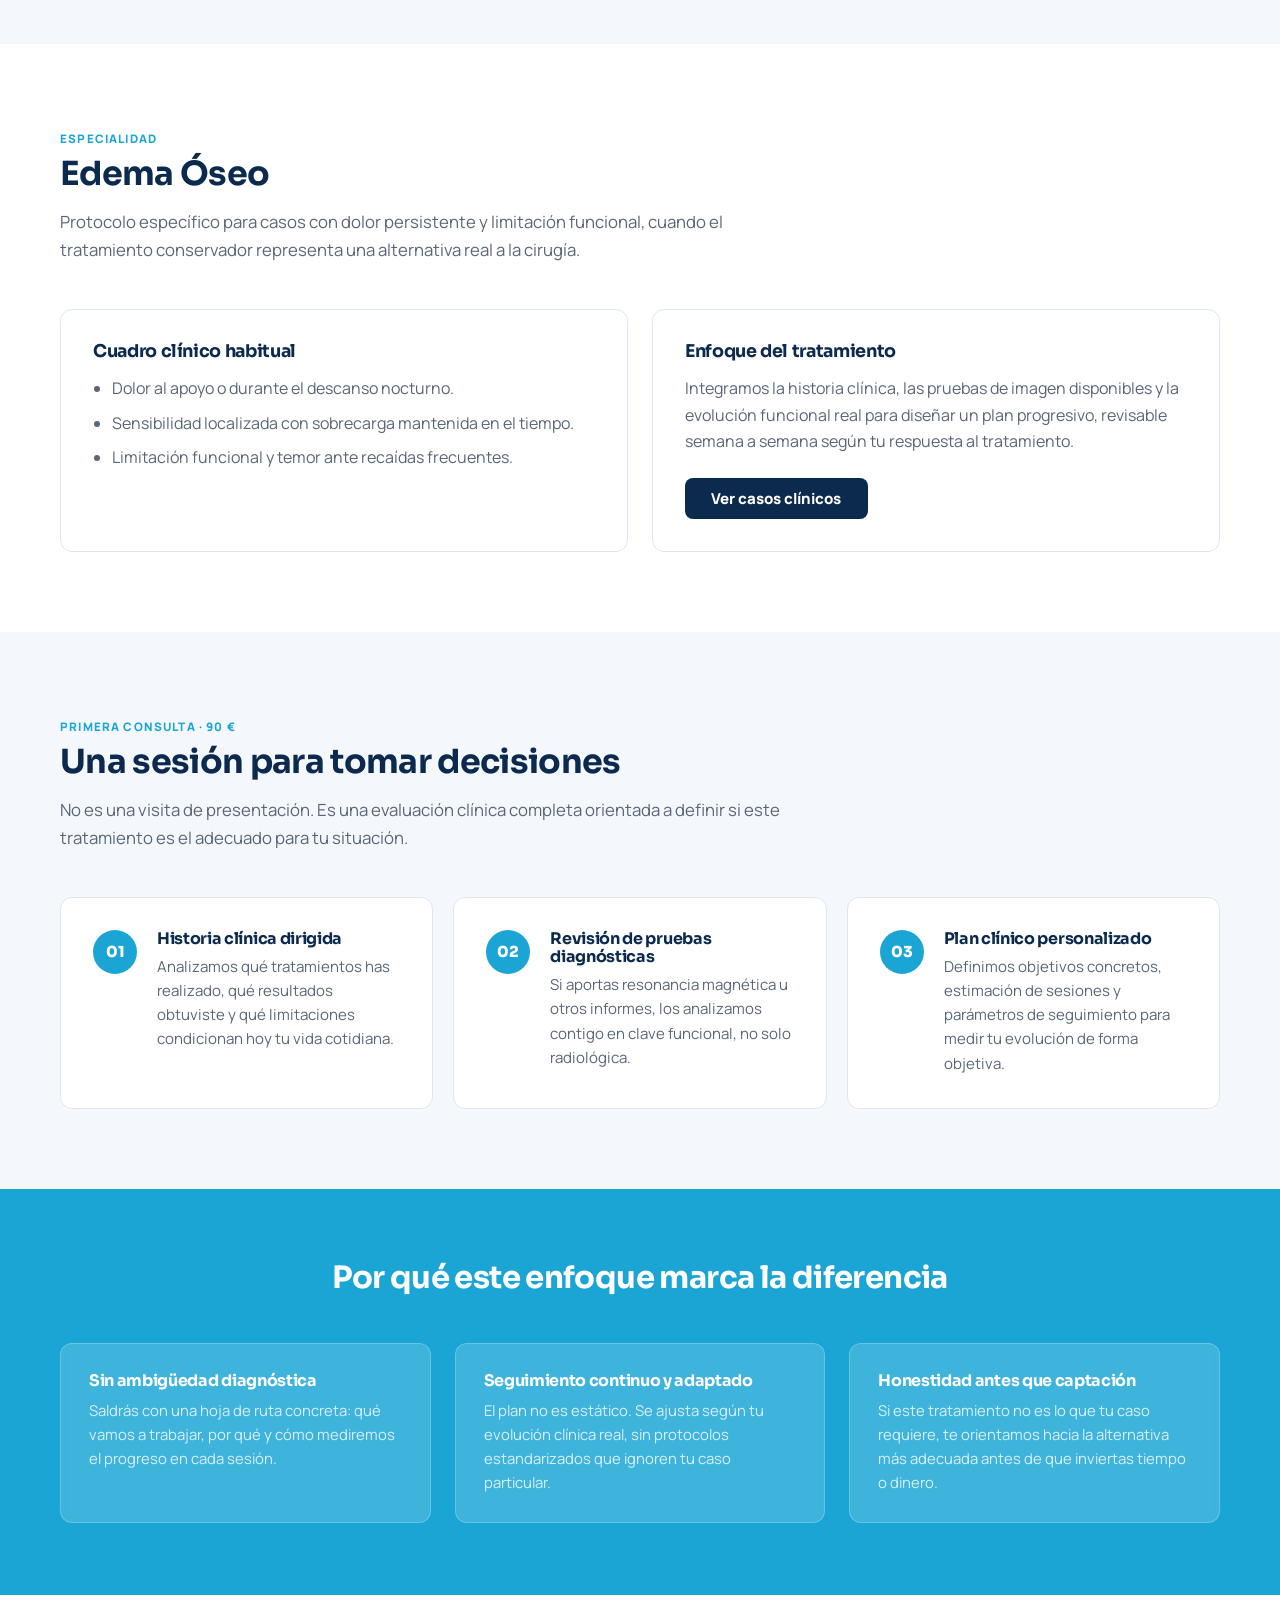
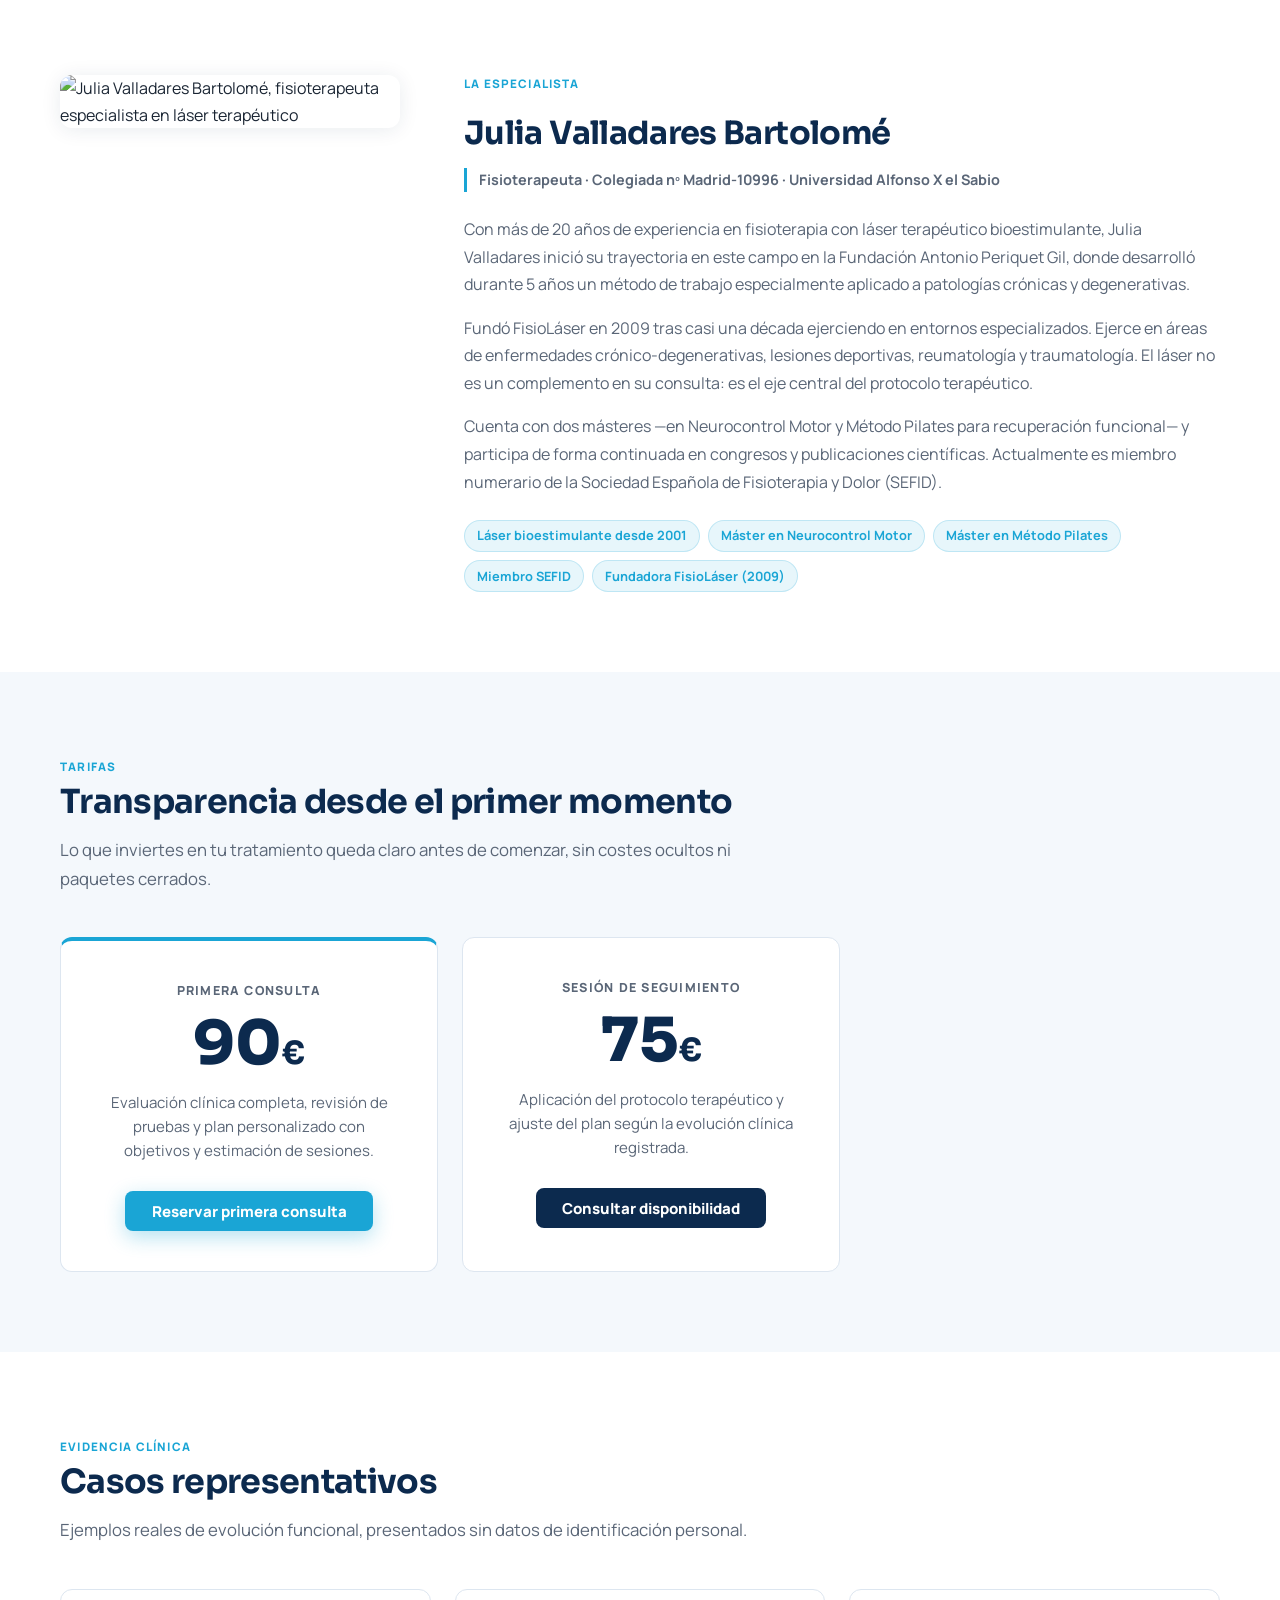
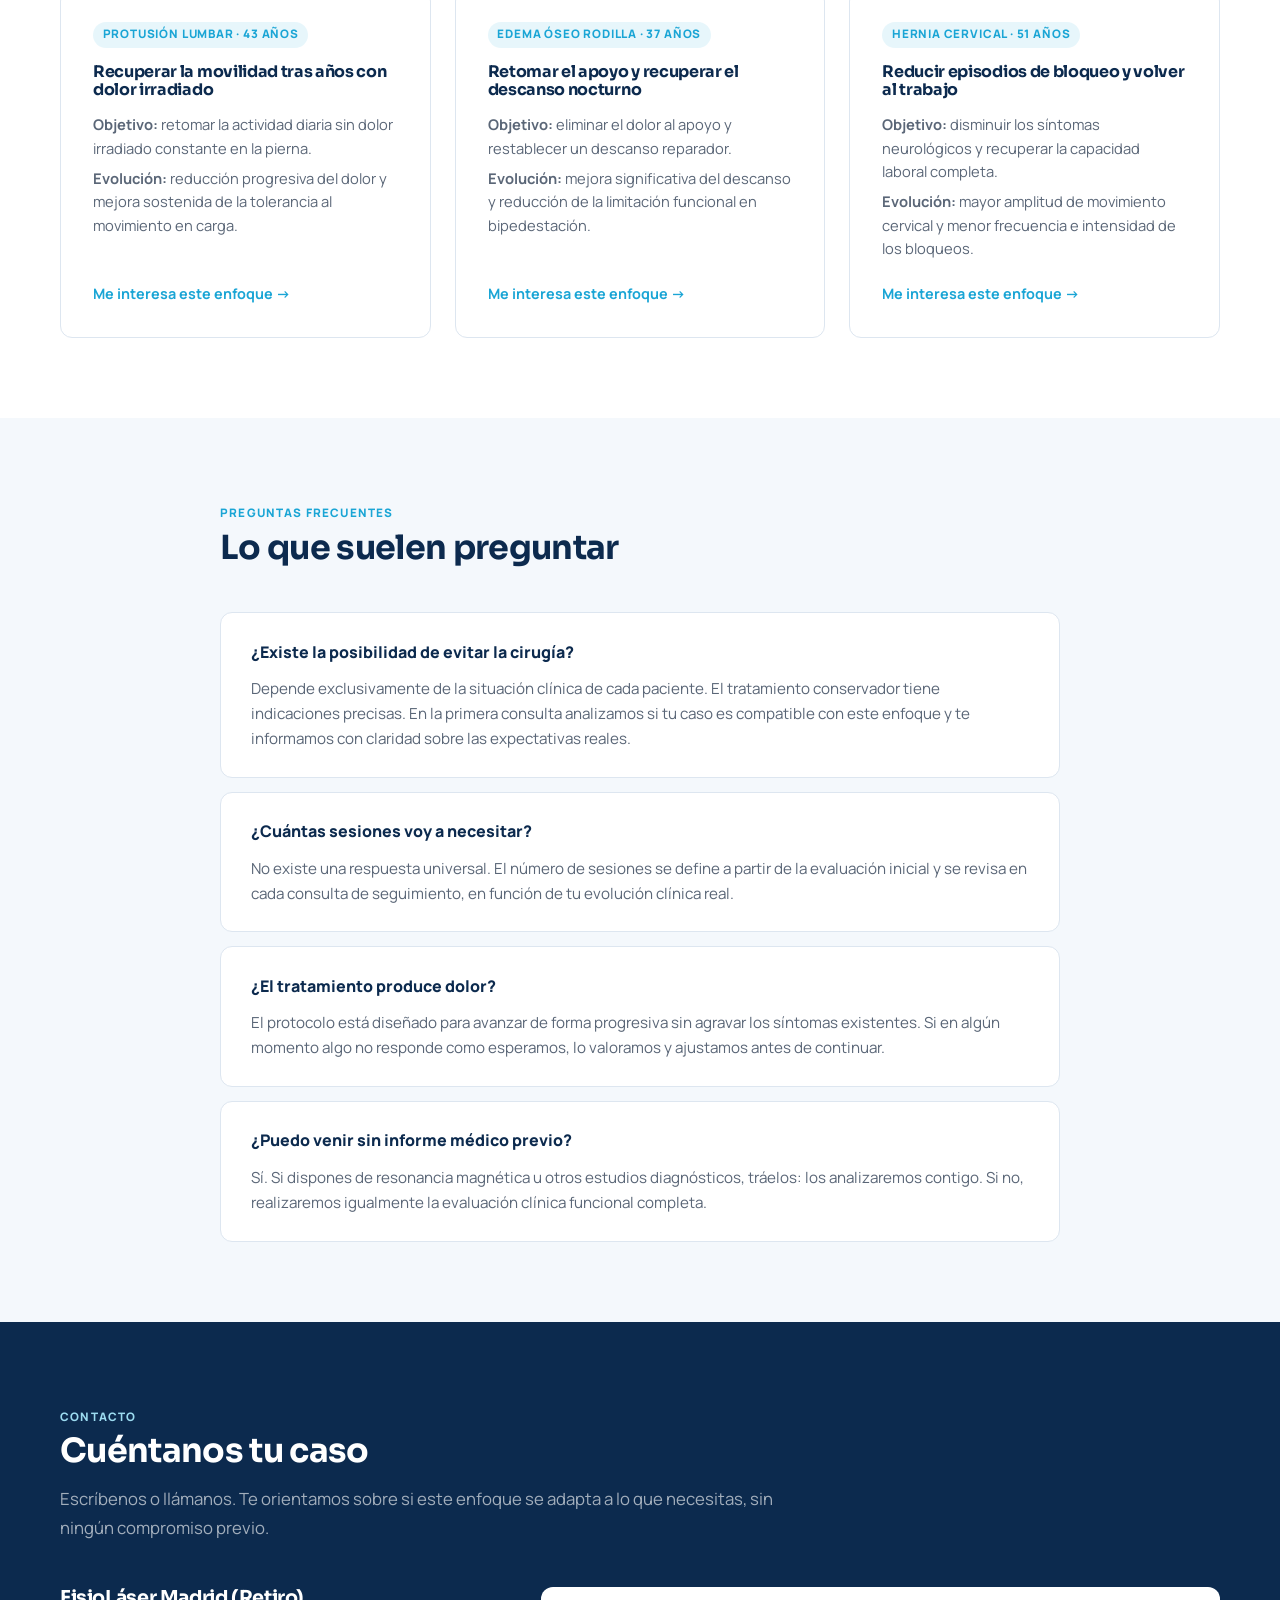
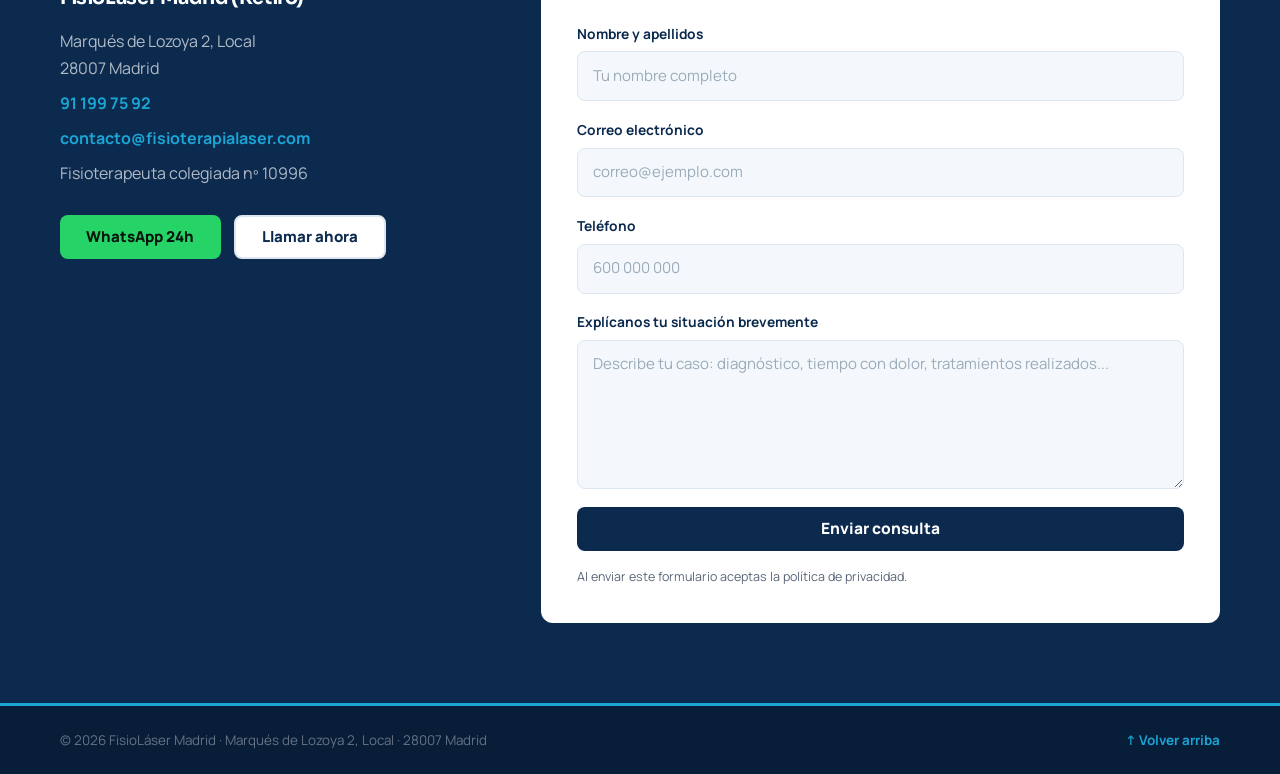
==== commit 6a8cdae6: "feat: julia bio, mapa, hamburguesa, og meta, reveal scroll, sin util-bar" ====
--- a/index.html
+++ b/index.html
@@ -4,91 +4,89 @@
     <meta charset="UTF-8" />
     <meta name="viewport" content="width=device-width, initial-scale=1" />
     <title>FisioLáser Madrid (Retiro) · Hernia, Protusión y Edema Óseo</title>
-    <meta
-      name="description"
-      content="Fisioterapia láser especializada en hernia discal, protusión y edema óseo en Madrid (Retiro). Evaluación clínica, plan personalizado y seguimiento continuo. Julia Valladares, colegiada nº 10996."
-    />
+    <meta name="description" content="Fisioterapia láser especializada en hernia discal, protusión y edema óseo en Madrid (Retiro). Julia Valladares, colegiada nº 10996. Evaluación clínica completa y plan personalizado." />
+
+    <!-- Open Graph (preview al compartir enlace) -->
+    <meta property="og:type"        content="website" />
+    <meta property="og:locale"      content="es_ES" />
+    <meta property="og:title"       content="FisioLáser Madrid · Hernia, Protusión y Edema Óseo" />
+    <meta property="og:description" content="Fisioterapia láser especializada en Madrid (Retiro). Evaluación clínica completa, plan personalizado y seguimiento continuo. Julia Valladares, colegiada nº 10996." />
+    <meta property="og:url"         content="https://jlsanzbreton.github.io/fisiolaser/" />
+
+    <!-- Favicon inline SVG (marca en la pestaña) -->
+    <link rel="icon" href="data:image/svg+xml,<svg xmlns='http://www.w3.org/2000/svg' viewBox='0 0 100 100'><path d='M25 80 C5 62,5 38,25 20' stroke='%230c2a4e' stroke-width='8' fill='none' stroke-linecap='round'/><path d='M38 70 C22 55,22 45,38 30' stroke='%231aa5d5' stroke-width='7' fill='none' stroke-linecap='round'/><circle cx='55' cy='50' r='14' fill='%231aa5d5'/></svg>" />
+
     <link rel="preconnect" href="https://fonts.googleapis.com" />
     <link rel="preconnect" href="https://fonts.gstatic.com" crossorigin />
-    <link
-      href="https://fonts.googleapis.com/css2?family=Manrope:wght@400;500;600;700;800&family=Sora:wght@600;700;800&display=swap"
-      rel="stylesheet"
-    />
+    <link href="https://fonts.googleapis.com/css2?family=Manrope:wght@400;500;600;700;800&family=Sora:wght@600;700;800&display=swap" rel="stylesheet" />
     <link rel="stylesheet" href="styles.css" />
   </head>
   <body>
     <a class="skip-link" href="#contenido">Saltar al contenido</a>
 
-    <!-- Barra de utilidad superior -->
+    <!-- ── CABECERA STICKY ─────────────────────────────────────────── -->
     <div class="site-head">
-    <div class="util-bar" aria-label="Información de contacto">
-      <div class="container util-inner">
-        <span class="util-address">Marqués de Lozoya 2, Local · 28007 Madrid</span>
-        <div class="util-contacts">
-          <a href="https://api.whatsapp.com/send?phone=34619858069" class="util-link wa">
-            <svg width="13" height="13" viewBox="0 0 24 24" fill="currentColor" aria-hidden="true"><path d="M17.472 14.382c-.297-.149-1.758-.867-2.03-.967-.273-.099-.471-.148-.67.15-.197.297-.767.966-.94 1.164-.173.199-.347.223-.644.075-.297-.15-1.255-.463-2.39-1.475-.883-.788-1.48-1.761-1.653-2.059-.173-.297-.018-.458.13-.606.134-.133.298-.347.446-.52.149-.174.198-.298.298-.497.099-.198.05-.371-.025-.52-.075-.149-.669-1.612-.916-2.207-.242-.579-.487-.5-.669-.51-.173-.008-.371-.01-.57-.01-.198 0-.52.074-.792.372-.272.297-1.04 1.016-1.04 2.479 0 1.462 1.065 2.875 1.213 3.074.149.198 2.096 3.2 5.077 4.487.709.306 1.262.489 1.694.625.712.227 1.36.195 1.871.118.571-.085 1.758-.719 2.006-1.413.248-.694.248-1.289.173-1.413-.074-.124-.272-.198-.57-.347m-5.421 7.403h-.004a9.87 9.87 0 01-5.031-1.378l-.361-.214-3.741.982.998-3.648-.235-.374a9.86 9.86 0 01-1.51-5.26c.001-5.45 4.436-9.884 9.888-9.884 2.64 0 5.122 1.03 6.988 2.898a9.825 9.825 0 012.893 6.994c-.003 5.45-4.437 9.884-9.885 9.884m8.413-18.297A11.815 11.815 0 0012.05 0C5.495 0 .16 5.335.157 11.892c0 2.096.547 4.142 1.588 5.945L.057 24l6.305-1.654a11.882 11.882 0 005.683 1.448h.005c6.554 0 11.89-5.335 11.893-11.893a11.821 11.821 0 00-3.48-8.413z"/></svg>
-            WhatsApp 24h · <strong>619 858 069</strong>
+
+      <header class="site-header" id="inicio">
+        <div class="container header-inner">
+
+          <a class="brand" href="#inicio" aria-label="FisioLáser Madrid — Inicio">
+            <svg class="logo-svg" viewBox="0 0 210 46" aria-label="FisioLáser" role="img">
+              <path d="M 20 38 C 4 30, 4 16, 20 8"  stroke="#0c2a4e" stroke-width="3" fill="none" stroke-linecap="round"/>
+              <path d="M 27 34 C 15 27, 15 19, 27 12" stroke="#1aa5d5" stroke-width="2.5" fill="none" stroke-linecap="round"/>
+              <circle cx="35" cy="23" r="5.5" fill="#1aa5d5"/>
+              <text x="46"  y="33" class="logo-text-fisio">fisio</text>
+              <text x="106" y="33" class="logo-text-laser">Láser</text>
+            </svg>
+            <span class="brand-location">Madrid · Retiro</span>
           </a>
-          <a href="tel:911997592" class="util-link phone">
-            <svg width="13" height="13" viewBox="0 0 24 24" fill="none" stroke="currentColor" stroke-width="2" aria-hidden="true"><path d="M22 16.92v3a2 2 0 01-2.18 2 19.79 19.79 0 01-8.63-3.07A19.5 19.5 0 013.1 10.81 19.79 19.79 0 01.06 2.18 2 2 0 012.04 0h3a2 2 0 012 1.72c.127.96.361 1.903.7 2.81a2 2 0 01-.45 2.11L6.91 7.91a16 16 0 006.16 6.16l1.27-1.27a2 2 0 012.11-.45c.907.339 1.85.573 2.81.7A2 2 0 0122 16.92z"/></svg>
-            Llámanos · <strong>91 199 75 92</strong>
-          </a>
-        </div>
-      </div>
-    </div>
-
-    <!-- Cabecera principal -->
-    <header class="site-header" id="inicio">
-      <div class="container header-inner">
-        <a class="brand" href="#inicio" aria-label="FisioLáser Madrid — Inicio">
-          <svg class="logo-svg" viewBox="0 0 210 46" aria-label="FisioLáser" role="img">
-            <path d="M 20 38 C 4 30, 4 16, 20 8" stroke="#0c2a4e" stroke-width="3" fill="none" stroke-linecap="round"/>
-            <path d="M 27 34 C 15 27, 15 19, 27 12" stroke="#1aa5d5" stroke-width="2.5" fill="none" stroke-linecap="round"/>
-            <circle cx="35" cy="23" r="5.5" fill="#1aa5d5"/>
-            <text x="46" y="33" class="logo-text-fisio">fisio</text>
-            <text x="106" y="33" class="logo-text-laser">Láser</text>
-          </svg>
-          <span class="brand-location">Madrid · Retiro</span>
-        </a>
-
-        <div class="header-contacts" aria-label="Contacto directo">
-          <a href="https://api.whatsapp.com/send?phone=34619858069" class="hcontact wa">
-            <span class="hc-label">WhatsApp 24h</span>
-            <strong class="hc-number">619 858 069</strong>
-          </a>
-          <div class="hcontact-divider" aria-hidden="true"></div>
-          <a href="tel:911997592" class="hcontact phone">
-            <span class="hc-label">Llámanos</span>
-            <strong class="hc-number">91 199 75 92</strong>
-          </a>
-        </div>
-      </div>
-    </header>
-
-    <!-- Navegación principal -->
-    <nav class="main-nav" aria-label="Menú principal">
-      <div class="container nav-inner">
-        <a href="#inicio">Inicio</a>
-        <a href="#hernia">Hernias y Protusiones</a>
-        <a href="#edema">Edemas Óseos</a>
-        <a href="#primera">Primera Consulta</a>
-        <a href="#precios">Precios</a>
-        <a href="#casos">Casos Prácticos</a>
-        <a href="#faq">Preguntas</a>
-        <a href="#contacto" class="nav-highlight">Contactar</a>
-      </div>
-    </nav>
+
+          <div class="header-contacts" aria-label="Contacto directo">
+            <a href="https://api.whatsapp.com/send?phone=34619858069" class="hcontact wa">
+              <span class="hc-label">WhatsApp 24h</span>
+              <strong class="hc-number">619 858 069</strong>
+            </a>
+            <div class="hcontact-divider" aria-hidden="true"></div>
+            <a href="tel:911997592" class="hcontact phone">
+              <span class="hc-label">Llámanos</span>
+              <strong class="hc-number">91 199 75 92</strong>
+            </a>
+          </div>
+
+        </div>
+      </header>
+
+      <!-- Barra de navegación -->
+      <nav class="main-nav" aria-label="Menú principal">
+        <div class="container nav-inner">
+          <button class="nav-hamburger" aria-label="Abrir menú" aria-expanded="false" aria-controls="nav-links">
+            <span></span><span></span><span></span>
+          </button>
+          <div class="nav-links" id="nav-links">
+            <a href="#inicio">Inicio</a>
+            <a href="#hernia">Hernias y Protusiones</a>
+            <a href="#edema">Edemas Óseos</a>
+            <a href="#primera">Primera Consulta</a>
+            <a href="#julia">La Especialista</a>
+            <a href="#precios">Precios</a>
+            <a href="#casos">Casos Prácticos</a>
+            <a href="#faq">Preguntas</a>
+            <a href="#contacto" class="nav-highlight">Contactar</a>
+          </div>
+        </div>
+      </nav>
+
     </div><!-- /.site-head -->
 
     <main id="contenido">
 
-      <!-- HÉROE -->
+      <!-- ── HÉROE ──────────────────────────────────────────────────── -->
       <section class="hero">
         <div class="hero-overlay" aria-hidden="true"></div>
         <div class="container hero-content">
           <p class="eyebrow">Fisioterapia láser · Madrid (Retiro)</p>
           <h1>Tratamiento conservador y especializado<br class="br-d"> para hernia, protusión y edema óseo</h1>
-          <p class="hero-lead">Cuando el dolor persiste y otras vías no han dado resultado, un diagnóstico preciso y un plan bien definido son el primer paso real hacia la recuperación.</p>
+          <p class="hero-lead">Cuando el dolor persiste y otras alternativas no han dado resultado, un diagnóstico preciso y un plan bien definido son el primer paso real hacia la recuperación.</p>
           <div class="hero-actions">
             <a class="btn btn-primary" href="#contacto">Solicitar valoración</a>
             <a class="btn btn-outline" href="#primera">Cómo trabajamos</a>
@@ -97,7 +95,7 @@
         </div>
       </section>
 
-      <!-- BANDA DE CREDIBILIDAD -->
+      <!-- ── BANDA DE CREDIBILIDAD ──────────────────────────────────── -->
       <section class="cred-band" aria-label="Valores del enfoque">
         <div class="container cred-grid">
           <div class="cred-item reveal">
@@ -106,16 +104,16 @@
           </div>
           <div class="cred-item reveal">
             <h3>Láser con criterio clínico</h3>
-            <p>La tecnología láser bioestimulante se integra en un tratamiento estructurado, no como técnica aislada o complementaria.</p>
+            <p>La tecnología láser bioestimulante se integra en un tratamiento estructurado, no como técnica aislada o de apoyo.</p>
           </div>
           <div class="cred-item reveal">
-            <h3>Comunicación sin ambigüedades</h3>
-            <p>En la primera consulta sabrás con claridad qué puede ofrecer este enfoque para tu situación concreta.</p>
-          </div>
-        </div>
-      </section>
-
-      <!-- HERNIAS Y PROTUSIONES -->
+            <h3>Claridad desde el primer día</h3>
+            <p>En la primera consulta sabrás exactamente qué puede ofrecer este enfoque para tu situación concreta.</p>
+          </div>
+        </div>
+      </section>
+
+      <!-- ── HERNIAS Y PROTUSIONES ──────────────────────────────────── -->
       <section id="hernia" class="section section-alt">
         <div class="container">
           <div class="section-head reveal">
@@ -141,7 +139,7 @@
         </div>
       </section>
 
-      <!-- EDEMA ÓSEO -->
+      <!-- ── EDEMA ÓSEO ──────────────────────────────────────────────── -->
       <section id="edema" class="section">
         <div class="container">
           <div class="section-head reveal">
@@ -155,7 +153,7 @@
               <ul>
                 <li>Dolor al apoyo o durante el descanso nocturno.</li>
                 <li>Sensibilidad localizada con sobrecarga mantenida en el tiempo.</li>
-                <li>Limitación funcional y temor a recaídas frecuentes.</li>
+                <li>Limitación funcional y temor ante recaídas frecuentes.</li>
               </ul>
             </article>
             <article class="feature-card reveal">
@@ -167,7 +165,7 @@
         </div>
       </section>
 
-      <!-- PRIMERA CONSULTA -->
+      <!-- ── PRIMERA CONSULTA ──────────────────────────────────────── -->
       <section id="primera" class="section section-alt">
         <div class="container">
           <div class="section-head reveal">
@@ -201,7 +199,7 @@
         </div>
       </section>
 
-      <!-- BANDA DE BENEFICIOS -->
+      <!-- ── BANDA DE BENEFICIOS ────────────────────────────────────── -->
       <section class="benefits-band">
         <div class="container">
           <h2 class="benefits-title reveal">Por qué este enfoque marca la diferencia</h2>
@@ -222,7 +220,38 @@
         </div>
       </section>
 
-      <!-- PRECIOS -->
+      <!-- ── LA ESPECIALISTA ────────────────────────────────────────── -->
+      <section id="julia" class="section julia-section">
+        <div class="container julia-grid">
+
+          <div class="julia-photo reveal">
+            <img src="images/julia.jpg" alt="Julia Valladares Bartolomé, fisioterapeuta especialista en láser terapéutico" />
+          </div>
+
+          <div class="julia-bio">
+            <span class="label reveal">La especialista</span>
+            <h2 class="reveal">Julia Valladares Bartolomé</h2>
+            <p class="julia-college reveal">Fisioterapeuta · Colegiada nº Madrid-10996 · Universidad Alfonso X el Sabio</p>
+
+            <p class="reveal">Con más de 20 años de experiencia en fisioterapia con láser terapéutico bioestimulante, Julia Valladares inició su trayectoria en este campo en la Fundación Antonio Periquet Gil, donde desarrolló durante 5 años un método de trabajo especialmente aplicado a patologías crónicas y degenerativas.</p>
+
+            <p class="reveal">Fundó FisioLáser en 2009 tras casi una década ejerciendo en entornos especializados. Ejerce en áreas de enfermedades crónico-degenerativas, lesiones deportivas, reumatología y traumatología. El láser no es un complemento en su consulta: es el eje central del protocolo terapéutico.</p>
+
+            <p class="reveal">Cuenta con dos másteres —en Neurocontrol Motor y Método Pilates para recuperación funcional— y participa de forma continuada en congresos y publicaciones científicas. Actualmente es miembro numerario de la Sociedad Española de Fisioterapia y Dolor (SEFID).</p>
+
+            <ul class="julia-tags reveal">
+              <li>Láser bioestimulante desde 2001</li>
+              <li>Máster en Neurocontrol Motor</li>
+              <li>Máster en Método Pilates</li>
+              <li>Miembro SEFID</li>
+              <li>Fundadora FisioLáser (2009)</li>
+            </ul>
+          </div>
+
+        </div>
+      </section>
+
+      <!-- ── PRECIOS ─────────────────────────────────────────────────── -->
       <section id="precios" class="section section-alt">
         <div class="container">
           <div class="section-head reveal">
@@ -247,7 +276,7 @@
         </div>
       </section>
 
-      <!-- CASOS PRÁCTICOS -->
+      <!-- ── CASOS PRÁCTICOS ────────────────────────────────────────── -->
       <section id="casos" class="section">
         <div class="container">
           <div class="section-head reveal">
@@ -281,7 +310,7 @@
         </div>
       </section>
 
-      <!-- PREGUNTAS FRECUENTES -->
+      <!-- ── PREGUNTAS FRECUENTES ───────────────────────────────────── -->
       <section id="faq" class="section section-alt">
         <div class="container faq-wrap">
           <div class="section-head reveal">
@@ -309,7 +338,7 @@
         </div>
       </section>
 
-      <!-- CONTACTO -->
+      <!-- ── CONTACTO ───────────────────────────────────────────────── -->
       <section id="contacto" class="section contact-section">
         <div class="container">
           <div class="section-head reveal">
@@ -318,6 +347,7 @@
             <p>Escríbenos o llámanos. Te orientamos sobre si este enfoque se adapta a lo que necesitas, sin ningún compromiso previo.</p>
           </div>
           <div class="contact-grid">
+
             <div class="contact-info reveal">
               <h3>FisioLáser Madrid (Retiro)</h3>
               <address class="nap">
@@ -327,10 +357,21 @@
                 <p>Fisioterapeuta colegiada nº 10996</p>
               </address>
               <div class="contact-btns">
-                <a class="btn btn-wa" href="https://api.whatsapp.com/send?phone=34619858069">WhatsApp 24h</a>
+                <a class="btn btn-wa"    href="https://api.whatsapp.com/send?phone=34619858069">WhatsApp 24h</a>
                 <a class="btn btn-callw" href="tel:911997592">Llamar ahora</a>
               </div>
-            </div>
+              <!-- Mapa -->
+              <div class="contact-map">
+                <iframe
+                  src="https://maps.google.com/maps?q=Marqu%C3%A9s+de+Lozoya+2,+28007+Madrid&output=embed"
+                  width="100%" height="220"
+                  style="border:0;border-radius:10px;margin-top:1.5rem"
+                  allowfullscreen="" loading="lazy"
+                  title="Ubicación FisioLáser Madrid">
+                </iframe>
+              </div>
+            </div>
+
             <form class="contact-form reveal" action="#" method="post" novalidate>
               <div class="form-row">
                 <label for="nombre">Nombre y apellidos</label>
@@ -346,11 +387,12 @@
               </div>
               <div class="form-row">
                 <label for="mensaje">Explícanos tu situación brevemente</label>
-                <textarea id="mensaje" name="mensaje" rows="4" placeholder="Describe tu caso: diagnóstico, tiempo con dolor, tratamientos realizados..."></textarea>
+                <textarea id="mensaje" name="mensaje" rows="5" placeholder="Describe tu caso: diagnóstico, tiempo con dolor, tratamientos realizados..."></textarea>
               </div>
               <button class="btn btn-send" type="submit">Enviar consulta</button>
               <p class="form-privacy">Al enviar este formulario aceptas la política de privacidad.</p>
             </form>
+
           </div>
         </div>
       </section>
@@ -359,16 +401,47 @@
 
     <footer class="site-footer">
       <div class="container footer-inner">
-        <p>© 2026 FisioLáser Madrid · Mockup de presentación</p>
+        <p>© 2026 FisioLáser Madrid · Marqués de Lozoya 2, Local · 28007 Madrid</p>
         <a href="#inicio">↑ Volver arriba</a>
       </div>
     </footer>
 
-    <!-- Botón WhatsApp flotante (visible especialmente en móvil) -->
+    <!-- WhatsApp flotante -->
     <a class="wa-float" href="https://api.whatsapp.com/send?phone=34619858069" aria-label="Contactar por WhatsApp">
       <svg width="24" height="24" viewBox="0 0 24 24" fill="white" aria-hidden="true"><path d="M17.472 14.382c-.297-.149-1.758-.867-2.03-.967-.273-.099-.471-.148-.67.15-.197.297-.767.966-.94 1.164-.173.199-.347.223-.644.075-.297-.15-1.255-.463-2.39-1.475-.883-.788-1.48-1.761-1.653-2.059-.173-.297-.018-.458.13-.606.134-.133.298-.347.446-.52.149-.174.198-.298.298-.497.099-.198.05-.371-.025-.52-.075-.149-.669-1.612-.916-2.207-.242-.579-.487-.5-.669-.51-.173-.008-.371-.01-.57-.01-.198 0-.52.074-.792.372-.272.297-1.04 1.016-1.04 2.479 0 1.462 1.065 2.875 1.213 3.074.149.198 2.096 3.2 5.077 4.487.709.306 1.262.489 1.694.625.712.227 1.36.195 1.871.118.571-.085 1.758-.719 2.006-1.413.248-.694.248-1.289.173-1.413-.074-.124-.272-.198-.57-.347m-5.421 7.403h-.004a9.87 9.87 0 01-5.031-1.378l-.361-.214-3.741.982.998-3.648-.235-.374a9.86 9.86 0 01-1.51-5.26c.001-5.45 4.436-9.884 9.888-9.884 2.64 0 5.122 1.03 6.988 2.898a9.825 9.825 0 012.893 6.994c-.003 5.45-4.437 9.884-9.885 9.884m8.413-18.297A11.815 11.815 0 0012.05 0C5.495 0 .16 5.335.157 11.892c0 2.096.547 4.142 1.588 5.945L.057 24l6.305-1.654a11.882 11.882 0 005.683 1.448h.005c6.554 0 11.89-5.335 11.893-11.893a11.821 11.821 0 00-3.48-8.413z"/></svg>
       <span>WhatsApp</span>
     </a>
 
+    <script>
+      // ── IntersectionObserver: anima .reveal solo al entrar en viewport ──
+      const io = new IntersectionObserver((entries) => {
+        entries.forEach(e => {
+          if (e.isIntersecting) {
+            e.target.classList.add('is-visible');
+            io.unobserve(e.target);
+          }
+        });
+      }, { threshold: 0.1 });
+      document.querySelectorAll('.reveal').forEach(el => io.observe(el));
+
+      // ── Menú hamburguesa ───────────────────────────────────────────────
+      const hamburger = document.querySelector('.nav-hamburger');
+      const navLinks  = document.querySelector('.nav-links');
+      if (hamburger && navLinks) {
+        hamburger.addEventListener('click', () => {
+          const open = navLinks.classList.toggle('is-open');
+          hamburger.classList.toggle('is-open', open);
+          hamburger.setAttribute('aria-expanded', String(open));
+        });
+        navLinks.querySelectorAll('a').forEach(a => {
+          a.addEventListener('click', () => {
+            navLinks.classList.remove('is-open');
+            hamburger.classList.remove('is-open');
+            hamburger.setAttribute('aria-expanded', 'false');
+          });
+        });
+      }
+    </script>
+
   </body>
 </html>
--- a/styles.css
+++ b/styles.css
@@ -2,7 +2,7 @@
    FISIOLÁSER MADRID · PREMIUM LANDING
    ========================================================================== */
 
-/* ── Variables ─────────────────────────────────────────────────────────── */
+/* ── Variables ──────────────────────────────────────────────────────────── */
 :root {
   --navy:   #0c2a4e;
   --blue:   #1055a0;
@@ -18,9 +18,14 @@
   --radius: 12px;
 }
 
-/* ── Reset & Base ───────────────────────────────────────────────────────── */
+/* ── Reset & base ───────────────────────────────────────────────────────── */
 *, *::before, *::after { box-sizing: border-box; }
-html { scroll-behavior: smooth; }
+
+html {
+  scroll-behavior: smooth;
+  /* Compensa la altura de la cabecera sticky (~138px) en los anclajes */
+  scroll-padding-top: 145px;
+}
 
 body {
   margin: 0;
@@ -39,66 +44,35 @@
   margin: 0;
 }
 
-a { color: inherit; text-decoration: none; }
+a       { color: inherit; text-decoration: none; }
 address { font-style: normal; }
-p { margin: 0; }
+p       { margin: 0; }
+img     { display: block; max-width: 100%; height: auto; }
 
 .container {
   width: min(1160px, calc(100% - 2.5rem));
   margin-inline: auto;
 }
 
-/* ── Skip link ─────────────────────────────────────────────────────────── */
+/* ── Skip link ──────────────────────────────────────────────────────────── */
 .skip-link {
   position: absolute;
-  left: 1rem;
-  top: -100px;
-  background: var(--navy);
-  color: #fff;
-  padding: .5rem .85rem;
-  border-radius: 6px;
-  z-index: 200;
-  font-weight: 700;
-  font-size: .9rem;
+  left: 1rem; top: -100px;
+  background: var(--navy); color: #fff;
+  padding: .5rem .85rem; border-radius: 6px;
+  z-index: 200; font-weight: 700; font-size: .9rem;
 }
 .skip-link:focus { top: .5rem; }
 
-/* ── Utility bar ───────────────────────────────────────────────────────── */
+/* ── Bloque sticky completo ─────────────────────────────────────────────── */
 .site-head {
   position: sticky;
   top: 0;
   z-index: 60;
-  box-shadow: 0 4px 20px rgba(12, 42, 78, .12);
-}
-
-.util-bar {
-  background: var(--off2);
-  border-bottom: 1px solid var(--border);  
-  font-size: .83rem;
-  font-weight: 600;
-  color: var(--navy);
-}
-.util-inner {
-  display: flex;
-  align-items: center;
-  justify-content: space-between;
-  min-height: 40px;
-  gap: 1rem;
-  flex-wrap: wrap;
-}
-.util-address { opacity: .72; }
-.util-contacts { display: flex; gap: 1.5rem; }
-.util-link {
-  display: inline-flex;
-  align-items: center;
-  gap: .35rem;
-  color: var(--navy);
-  transition: color .18s;
-}
-.util-link:hover { color: var(--teal); }
-.util-link.wa:hover { color: #0ea84c; }
-
-/* ── Site header ───────────────────────────────────────────────────────── */
+  box-shadow: 0 4px 22px rgba(12, 42, 78, .13);
+}
+
+/* ── Cabecera blanca ────────────────────────────────────────────────────── */
 .site-header {
   background: var(--white);
   border-bottom: 1px solid var(--border);
@@ -107,96 +81,66 @@
   display: flex;
   align-items: center;
   justify-content: space-between;
-  min-height: 92px;
+  min-height: 88px;
   gap: 1.5rem;
 }
 
-/* Marca / logo */
+/* Logo / marca */
 .brand {
-  display: flex;
-  align-items: center;
-  gap: .75rem;
-  flex-shrink: 0;
-}
-.logo-svg {
-  width: 165px;
-  height: auto;
-  overflow: visible;
-}
+  display: flex; align-items: center; gap: .75rem; flex-shrink: 0;
+}
+.logo-svg { width: 165px; height: auto; overflow: visible; }
 .logo-text-fisio {
-  font-family: "Sora", sans-serif;
-  font-weight: 800;
-  font-size: 24px;
-  fill: var(--navy);
+  font-family: "Sora", sans-serif; font-weight: 800;
+  font-size: 24px; fill: var(--navy);
 }
 .logo-text-laser {
-  font-family: "Sora", sans-serif;
-  font-weight: 800;
-  font-size: 24px;
-  fill: var(--teal);
+  font-family: "Sora", sans-serif; font-weight: 800;
+  font-size: 24px; fill: var(--teal);
 }
 .brand-location {
-  font-size: .82rem;
-  font-weight: 700;
-  color: var(--muted);
-  white-space: nowrap;
-}
-
-/* Contactos en cabecera */
-.header-contacts {
-  display: flex;
-  align-items: center;
-  gap: 2rem;
-  flex-shrink: 0;
-}
-.hcontact {
-  display: flex;
-  flex-direction: column;
-  align-items: flex-start;
-  transition: color .18s;
-}
-.hcontact:hover { color: var(--teal); }
-.hcontact.wa:hover { color: #0a8f3e; }
+  font-size: .82rem; font-weight: 700;
+  color: var(--muted); white-space: nowrap;
+}
+
+/* Contactos cabecera */
+.header-contacts { display: flex; align-items: center; gap: 2rem; flex-shrink: 0; }
+.hcontact { display: flex; flex-direction: column; align-items: flex-start; transition: color .18s; }
+.hcontact:hover      { color: var(--teal); }
+.hcontact.wa:hover   { color: #0a8f3e; }
 .hc-label {
-  font-size: .75rem;
-  font-weight: 700;
-  color: var(--muted);
-  text-transform: uppercase;
-  letter-spacing: .06em;
-}
-.hc-number {
-  font-size: 1.22rem;
-  font-weight: 800;
-  color: var(--navy);
-  line-height: 1.1;
-}
-.hcontact.wa .hc-number { color: #0a8f3e; }
-.hcontact-divider {
-  width: 1px;
-  height: 44px;
-  background: var(--border);
-  flex-shrink: 0;
-}
-
-/* ── Navegación principal ──────────────────────────────────────────────── */
+  font-size: .75rem; font-weight: 700;
+  color: var(--muted); text-transform: uppercase; letter-spacing: .06em;
+}
+.hc-number { font-size: 1.22rem; font-weight: 800; color: var(--navy); line-height: 1.1; }
+.hcontact.wa .hc-number   { color: #0a8f3e; }
+.hcontact-divider { width: 1px; height: 44px; background: var(--border); flex-shrink: 0; }
+
+/* ── Navegación ─────────────────────────────────────────────────────────── */
 .main-nav {
   background: var(--navy);
   border-bottom: 3px solid var(--teal);
 }
 .nav-inner {
+  display: flex;
+  align-items: stretch;
+  position: relative;
+}
+
+/* Links de nav */
+.nav-links {
   display: flex;
   align-items: stretch;
   overflow-x: auto;
   scrollbar-width: none;
-}
-.nav-inner::-webkit-scrollbar { display: none; }
+  flex: 1;
+}
+.nav-links::-webkit-scrollbar { display: none; }
 
 .main-nav a {
-  display: flex;
-  align-items: center;
-  padding: .9rem 1.1rem;
-  font-size: .875rem;
-  font-weight: 700;
+  display: flex; align-items: center;
+  padding: .88rem 1.05rem;
+  font-size: .875rem; font-weight: 700;
   color: rgba(255, 255, 255, .82);
   white-space: nowrap;
   transition: color .15s, background .15s;
@@ -211,515 +155,292 @@
 }
 .main-nav a.nav-highlight {
   margin-left: auto;
-  color: #fff;
-  background: var(--teal);
-  padding-inline: 1.3rem;
-  letter-spacing: .015em;
-}
-.main-nav a.nav-highlight:hover {
-  background: #1593bf;
-  border-bottom-color: transparent;
-}
-
-/* ── Plantilla de sección ──────────────────────────────────────────────── */
-.section { padding: 5rem 0; }
+  color: #fff; background: var(--teal);
+  padding-inline: 1.3rem; letter-spacing: .015em;
+}
+.main-nav a.nav-highlight:hover { background: #1593bf; border-bottom-color: transparent; }
+
+/* Botón hamburguesa (oculto en desktop) */
+.nav-hamburger {
+  display: none;
+  flex-direction: column; justify-content: center; align-items: center;
+  gap: 5px;
+  width: 44px; height: 44px;
+  background: transparent; border: none; cursor: pointer;
+  margin-left: auto; flex-shrink: 0;
+  padding: .5rem;
+}
+.nav-hamburger span {
+  display: block; width: 22px; height: 2px;
+  background: #fff; border-radius: 2px;
+  transition: transform .25s, opacity .25s;
+}
+.nav-hamburger.is-open span:nth-child(1) { transform: translateY(7px) rotate(45deg); }
+.nav-hamburger.is-open span:nth-child(2) { opacity: 0; }
+.nav-hamburger.is-open span:nth-child(3) { transform: translateY(-7px) rotate(-45deg); }
+
+/* ── Secciones base ─────────────────────────────────────────────────────── */
+.section     { padding: 5rem 0; }
 .section-alt { background: var(--off); }
 
-.section-head {
-  max-width: 740px;
-  margin-bottom: 2.75rem;
-}
-.section-head h2 {
-  font-size: clamp(1.65rem, 2.6vw, 2.5rem);
-  margin: .35rem 0 .9rem;
-}
-.section-head p {
-  color: var(--muted);
-  font-size: 1.05rem;
-  line-height: 1.7;
-}
-
-.label {
-  display: inline-block;
-  font-size: .73rem;
-  font-weight: 800;
-  letter-spacing: .1em;
-  text-transform: uppercase;
-  color: var(--teal);
-}
+.section-head { max-width: 740px; margin-bottom: 2.75rem; }
+.section-head h2 { font-size: clamp(1.65rem, 2.6vw, 2.5rem); margin: .35rem 0 .9rem; }
+.section-head p  { color: var(--muted); font-size: 1.05rem; line-height: 1.7; }
+
+.label { display: inline-block; font-size: .73rem; font-weight: 800; letter-spacing: .1em; text-transform: uppercase; color: var(--teal); }
 .label.light { color: #9cdbf0; }
 
-/* ── Botones ───────────────────────────────────────────────────────────── */
+/* ── Botones ────────────────────────────────────────────────────────────── */
 .btn {
-  display: inline-flex;
-  align-items: center;
-  justify-content: center;
-  border: none;
-  border-radius: 8px;
-  padding: .8rem 1.65rem;
-  font-family: inherit;
-  font-size: .94rem;
-  font-weight: 800;
-  cursor: pointer;
+  display: inline-flex; align-items: center; justify-content: center;
+  border: none; border-radius: 8px; padding: .8rem 1.65rem;
+  font-family: inherit; font-size: .94rem; font-weight: 800; cursor: pointer;
   transition: transform .15s, box-shadow .15s, background .15s;
-  text-decoration: none;
-  line-height: 1;
-}
-.btn:hover { transform: translateY(-1px); }
+  text-decoration: none; line-height: 1;
+}
+.btn:hover  { transform: translateY(-1px); }
 .btn:active { transform: none; }
 
-.btn-primary {
-  background: var(--teal);
-  color: #fff;
-  box-shadow: 0 6px 20px rgba(26, 165, 213, .32);
-}
-.btn-primary:hover {
-  background: #1593bf;
-  box-shadow: 0 8px 24px rgba(26, 165, 213, .4);
-}
+.btn-primary  { background: var(--teal); color: #fff; box-shadow: 0 6px 20px rgba(26,165,213,.32); }
+.btn-primary:hover { background: #1593bf; box-shadow: 0 8px 24px rgba(26,165,213,.4); }
 .btn-secondary { background: var(--navy); color: #fff; }
 .btn-secondary:hover { background: #0f3b6a; }
-.btn-outline {
-  background: transparent;
+.btn-outline { background: transparent; color: #fff; border: 2px solid rgba(255,255,255,.5); }
+.btn-outline:hover { border-color: #fff; background: rgba(255,255,255,.08); }
+.btn-wa   { background: var(--wa); color: #07130b; }
+.btn-wa:hover { background: #1fba58; }
+.btn-callw { background: var(--white); color: var(--navy); border: 2px solid var(--border); }
+.btn-callw:hover { border-color: var(--navy); }
+.btn-send  { background: var(--navy); color: #fff; width: 100%; padding: .9rem; font-size: .97rem; border-radius: 8px; }
+.btn-send:hover { background: #0f3b6a; }
+
+/* ── Héroe ──────────────────────────────────────────────────────────────── */
+.hero {
+  position: relative; min-height: 600px;
+  display: flex; align-items: center;
+  background: url('https://images.unsplash.com/photo-1576091160550-2173dba999ef?auto=format&fit=crop&w=1600&q=75') center / cover no-repeat;
   color: #fff;
-  border: 2px solid rgba(255, 255, 255, .5);
-}
-.btn-outline:hover { border-color: #fff; background: rgba(255, 255, 255, .08); }
-.btn-wa { background: var(--wa); color: #07130b; }
-.btn-wa:hover { background: #1fba58; }
-.btn-callw {
-  background: var(--white);
-  color: var(--navy);
-  border: 2px solid var(--border);
-}
-.btn-callw:hover { border-color: var(--navy); }
-.btn-send {
-  background: var(--navy);
-  color: #fff;
-  width: 100%;
-  padding: .9rem;
-  font-size: .97rem;
-  border-radius: 8px;
-}
-.btn-send:hover { background: #0f3b6a; }
-
-/* ── Héroe ─────────────────────────────────────────────────────────────── */
-.hero {
-  position: relative;
-  min-height: 600px;
-  display: flex;
-  align-items: center;
-  background:
-    url('https://images.unsplash.com/photo-1576091160550-2173dba999ef?auto=format&fit=crop&w=1600&q=75')
-    center / cover no-repeat;
-  color: #fff;
 }
 .hero-overlay {
-  position: absolute;
-  inset: 0;
-  background: linear-gradient(108deg, rgba(12, 42, 78, .91) 38%, rgba(12, 42, 78, .58) 100%);
-}
-.hero-content {
-  position: relative;
-  z-index: 1;
-  padding: 5.5rem 0 5rem;
-  max-width: 740px;
-}
-.eyebrow {
-  display: block;
-  margin-bottom: 1rem;
-  font-size: .8rem;
-  font-weight: 800;
-  letter-spacing: .12em;
-  text-transform: uppercase;
-  color: var(--teal);
-}
-.hero-content h1 {
-  font-size: clamp(2.1rem, 3.6vw, 3.2rem);
-  color: #fff;
-  margin-bottom: 1.2rem;
-  line-height: 1.1;
-}
+  position: absolute; inset: 0;
+  background: linear-gradient(108deg, rgba(12,42,78,.92) 38%, rgba(12,42,78,.58) 100%);
+}
+.hero-content { position: relative; z-index: 1; padding: 5.5rem 0 5rem; max-width: 740px; }
+.eyebrow { display: block; margin-bottom: 1rem; font-size: .8rem; font-weight: 800; letter-spacing: .12em; text-transform: uppercase; color: var(--teal); }
+.hero-content h1 { font-size: clamp(2.1rem, 3.6vw, 3.2rem); color: #fff; margin-bottom: 1.2rem; line-height: 1.1; }
 .br-d { display: block; }
-.hero-lead {
-  font-size: 1.1rem;
-  line-height: 1.65;
-  color: rgba(255, 255, 255, .8);
-  max-width: 60ch;
-  margin-bottom: 2.25rem;
-}
-.hero-actions {
-  display: flex;
-  flex-wrap: wrap;
-  gap: .85rem;
-  margin-bottom: 2rem;
-}
-.hero-trust {
-  font-size: .85rem;
-  font-weight: 600;
-  color: rgba(255, 255, 255, .55);
-}
-
-/* ── Banda de credibilidad ─────────────────────────────────────────────── */
-.cred-band {
-  background: var(--navy);
-  padding: 3.5rem 0;
-}
-.cred-grid {
-  display: grid;
-  grid-template-columns: repeat(3, 1fr);
-  gap: 2.5rem;
-}
-.cred-item {
-  border-top: 3px solid var(--teal);
-  padding-top: 1.4rem;
-}
-.cred-item h3 {
-  color: #fff;
-  font-size: 1.05rem;
-  margin-bottom: .55rem;
-}
-.cred-item p {
-  color: rgba(255, 255, 255, .62);
-  font-size: .93rem;
-  line-height: 1.6;
-}
-
-/* ── Columnas de tarjetas ─────────────────────────────────────────────── */
-.cols-2 {
-  display: grid;
-  grid-template-columns: repeat(2, 1fr);
-  gap: 1.5rem;
-}
-.cols-3 {
-  display: grid;
-  grid-template-columns: repeat(3, 1fr);
-  gap: 1.5rem;
-}
-
-/* ── Tarjetas de servicio ─────────────────────────────────────────────── */
-.feature-card {
-  background: var(--white);
-  border: 1px solid var(--border);
-  border-radius: var(--radius);
-  padding: 2rem;
-}
+.hero-lead { font-size: 1.1rem; line-height: 1.65; color: rgba(255,255,255,.8); max-width: 60ch; margin-bottom: 2.25rem; }
+.hero-actions { display: flex; flex-wrap: wrap; gap: .85rem; margin-bottom: 2rem; }
+.hero-trust { font-size: .85rem; font-weight: 600; color: rgba(255,255,255,.5); }
+
+/* ── Banda de credibilidad ──────────────────────────────────────────────── */
+.cred-band { background: var(--navy); padding: 3.5rem 0; }
+.cred-grid { display: grid; grid-template-columns: repeat(3, 1fr); gap: 2.5rem; }
+.cred-item { border-top: 3px solid var(--teal); padding-top: 1.4rem; }
+.cred-item h3 { color: #fff; font-size: 1.05rem; margin-bottom: .55rem; }
+.cred-item p  { color: rgba(255,255,255,.62); font-size: .93rem; line-height: 1.6; }
+
+/* ── Grids de tarjetas ──────────────────────────────────────────────────── */
+.cols-2 { display: grid; grid-template-columns: repeat(2, 1fr); gap: 1.5rem; }
+.cols-3 { display: grid; grid-template-columns: repeat(3, 1fr); gap: 1.5rem; }
+
+/* ── Tarjetas de servicio ───────────────────────────────────────────────── */
+.feature-card { background: var(--white); border: 1px solid var(--border); border-radius: var(--radius); padding: 2rem; }
 .feature-card h3 { font-size: 1.1rem; margin-bottom: .85rem; }
-.feature-card p { color: var(--muted); line-height: 1.65; }
+.feature-card p  { color: var(--muted); line-height: 1.65; }
 .feature-card ul { padding-left: 1.2rem; margin: 0 0 1.5rem; }
 .feature-card li { color: var(--muted); }
 .feature-card li + li { margin-top: .5rem; }
 .feature-card .btn { margin-top: 1.5rem; }
 
-/* ── Pasos de consulta ─────────────────────────────────────────────────── */
-.steps {
-  list-style: none;
-  margin: 0;
-  padding: 0;
+/* ── Pasos de consulta ──────────────────────────────────────────────────── */
+.steps { list-style: none; margin: 0; padding: 0; display: grid; gap: 1.25rem; grid-template-columns: repeat(3, 1fr); }
+.step-item { background: var(--white); border: 1px solid var(--border); border-radius: var(--radius); padding: 2rem; display: flex; gap: 1.25rem; align-items: flex-start; }
+.step-n { flex-shrink: 0; width: 44px; height: 44px; border-radius: 50%; background: var(--teal); color: #fff; font-weight: 900; font-size: .95rem; display: flex; align-items: center; justify-content: center; font-family: "Sora", sans-serif; }
+.step-item h3 { font-size: 1rem; margin-bottom: .45rem; }
+.step-item p  { color: var(--muted); font-size: .94rem; line-height: 1.6; }
+
+/* ── Banda de beneficios ────────────────────────────────────────────────── */
+.benefits-band  { background: var(--teal); padding: 4.5rem 0; }
+.benefits-title { color: #fff; text-align: center; font-size: clamp(1.5rem, 2.4vw, 2.1rem); margin-bottom: 3rem; }
+.benefits-grid  { display: grid; grid-template-columns: repeat(3, 1fr); gap: 1.5rem; }
+.benefit { background: rgba(255,255,255,.16); border: 1px solid rgba(255,255,255,.22); border-radius: var(--radius); padding: 1.75rem; backdrop-filter: blur(4px); }
+.benefit h3 { color: #fff; font-size: 1rem; margin-bottom: .55rem; }
+.benefit p  { color: rgba(255,255,255,.8); font-size: .93rem; line-height: 1.6; }
+
+/* ── Sección Julia ──────────────────────────────────────────────────────── */
+.julia-section { background: var(--white); }
+.julia-grid {
   display: grid;
-  gap: 1.25rem;
-  grid-template-columns: repeat(3, 1fr);
-}
-.step-item {
-  background: var(--white);
-  border: 1px solid var(--border);
+  grid-template-columns: 340px 1fr;
+  gap: 4rem;
+  align-items: start;
+}
+.julia-photo img {
+  width: 100%;
   border-radius: var(--radius);
-  padding: 2rem;
-  display: flex;
-  gap: 1.25rem;
-  align-items: flex-start;
-}
-.step-n {
-  flex-shrink: 0;
-  width: 44px;
-  height: 44px;
-  border-radius: 50%;
-  background: var(--teal);
-  color: #fff;
-  font-weight: 900;
-  font-size: .95rem;
-  display: flex;
-  align-items: center;
-  justify-content: center;
-  font-family: "Sora", sans-serif;
-}
-.step-item h3 { font-size: 1rem; margin-bottom: .45rem; }
-.step-item p { color: var(--muted); font-size: .94rem; line-height: 1.6; }
-
-/* ── Banda de beneficios ──────────────────────────────────────────────── */
-.benefits-band {
-  background: var(--teal);
-  padding: 4.5rem 0;
-}
-.benefits-title {
-  color: #fff;
-  text-align: center;
-  font-size: clamp(1.5rem, 2.4vw, 2.1rem);
-  margin-bottom: 3rem;
-}
-.benefits-grid {
-  display: grid;
-  grid-template-columns: repeat(3, 1fr);
-  gap: 1.5rem;
-}
-.benefit {
-  background: rgba(255, 255, 255, .16);
-  border: 1px solid rgba(255, 255, 255, .22);
-  border-radius: var(--radius);
-  padding: 1.75rem;
-  backdrop-filter: blur(4px);
-}
-.benefit h3 { color: #fff; font-size: 1rem; margin-bottom: .55rem; }
-.benefit p { color: rgba(255, 255, 255, .8); font-size: .93rem; line-height: 1.6; }
-
-/* ── Precios ──────────────────────────────────────────────────────────── */
-.price-grid {
-  display: grid;
-  grid-template-columns: repeat(2, 1fr);
-  gap: 1.5rem;
-  max-width: 780px;
-}
-.price-card {
-  background: var(--white);
-  border: 1px solid var(--border);
-  border-radius: var(--radius);
-  padding: 2.5rem;
-  text-align: center;
-}
-.price-card:first-child {
-  border-top: 4px solid var(--teal);
-}
-.price-label {
-  font-size: .78rem;
-  font-weight: 800;
-  letter-spacing: .1em;
-  text-transform: uppercase;
-  color: var(--muted);
-  margin-bottom: .75rem;
-}
-.price-amount {
-  font-family: "Sora", sans-serif;
-  font-weight: 800;
-  font-size: 3.8rem;
-  color: var(--navy);
-  line-height: 1;
-  margin: .5rem 0 1rem;
-}
+  object-fit: cover;
+  box-shadow: var(--shadow);
+}
+.julia-bio { display: grid; gap: 1rem; }
+.julia-bio h2 { font-size: clamp(1.7rem, 2.5vw, 2.3rem); margin: .3rem 0 0; }
+.julia-bio p  { color: var(--muted); line-height: 1.72; }
+.julia-college {
+  font-size: .9rem; font-weight: 700;
+  color: var(--navy); opacity: .7;
+  border-left: 3px solid var(--teal);
+  padding-left: .75rem;
+  margin-bottom: .5rem;
+}
+.julia-tags {
+  list-style: none; margin: .5rem 0 0; padding: 0;
+  display: flex; flex-wrap: wrap; gap: .5rem;
+}
+.julia-tags li {
+  font-size: .8rem; font-weight: 700;
+  color: var(--teal);
+  background: rgba(26,165,213,.1);
+  border: 1px solid rgba(26,165,213,.2);
+  border-radius: 999px;
+  padding: .28rem .75rem;
+}
+
+/* ── Precios ────────────────────────────────────────────────────────────── */
+.price-grid { display: grid; grid-template-columns: repeat(2, 1fr); gap: 1.5rem; max-width: 780px; }
+.price-card { background: var(--white); border: 1px solid var(--border); border-radius: var(--radius); padding: 2.5rem; text-align: center; }
+.price-card:first-child { border-top: 4px solid var(--teal); }
+.price-label { font-size: .78rem; font-weight: 800; letter-spacing: .1em; text-transform: uppercase; color: var(--muted); margin-bottom: .75rem; }
+.price-amount { font-family: "Sora", sans-serif; font-weight: 800; font-size: 3.8rem; color: var(--navy); line-height: 1; margin: .5rem 0 1rem; }
 .price-amount span { font-size: 2rem; }
 .price-card p { color: var(--muted); font-size: .94rem; line-height: 1.6; margin-bottom: 1.75rem; }
 
-/* ── Tarjetas de caso ─────────────────────────────────────────────────── */
-.case-card {
-  background: var(--white);
-  border: 1px solid var(--border);
-  border-radius: var(--radius);
-  padding: 2rem;
-  display: flex;
-  flex-direction: column;
-}
-.case-tag {
-  display: inline-block;
-  font-size: .73rem;
-  font-weight: 800;
-  letter-spacing: .07em;
-  text-transform: uppercase;
-  color: var(--teal);
-  background: rgba(26, 165, 213, .1);
-  padding: .22rem .6rem;
-  border-radius: 999px;
-  margin-bottom: .9rem;
-  width: fit-content;
-}
+/* ── Casos ──────────────────────────────────────────────────────────────── */
+.case-card { background: var(--white); border: 1px solid var(--border); border-radius: var(--radius); padding: 2rem; display: flex; flex-direction: column; }
+.case-tag { display: inline-block; font-size: .73rem; font-weight: 800; letter-spacing: .07em; text-transform: uppercase; color: var(--teal); background: rgba(26,165,213,.1); padding: .22rem .6rem; border-radius: 999px; margin-bottom: .9rem; width: fit-content; }
 .case-card h3 { font-size: 1rem; margin-bottom: .9rem; }
-.case-card p { color: var(--muted); font-size: .92rem; line-height: 1.6; margin-bottom: .4rem; }
-.case-card a {
-  display: inline-block;
-  margin-top: auto;
-  padding-top: .9rem;
-  color: var(--teal);
-  font-weight: 700;
-  font-size: .9rem;
-}
+.case-card p  { color: var(--muted); font-size: .92rem; line-height: 1.6; margin-bottom: .4rem; }
+.case-card a  { display: inline-block; margin-top: auto; padding-top: .9rem; color: var(--teal); font-weight: 700; font-size: .9rem; }
 .case-card a:hover { text-decoration: underline; }
 
-/* ── FAQ ──────────────────────────────────────────────────────────────── */
+/* ── FAQ ────────────────────────────────────────────────────────────────── */
 .faq-wrap { max-width: 840px; }
-.faq-list {
-  display: grid;
-  gap: .85rem;
-  margin: 0;
-  padding: 0;
-}
-.faq-item {
-  background: var(--white);
-  border: 1px solid var(--border);
-  border-radius: var(--radius);
-  padding: 1.6rem 1.85rem;
-}
-.faq-item dt {
-  font-weight: 800;
-  font-size: 1rem;
-  color: var(--navy);
-  margin-bottom: .7rem;
-}
-.faq-item dd {
-  margin: 0;
-  color: var(--muted);
-  font-size: .95rem;
-  line-height: 1.65;
-}
-
-/* ── Sección de contacto ──────────────────────────────────────────────── */
-.contact-section {
-  background: var(--navy);
-}
+.faq-list { display: grid; gap: .85rem; margin: 0; padding: 0; }
+.faq-item { background: var(--white); border: 1px solid var(--border); border-radius: var(--radius); padding: 1.6rem 1.85rem; }
+.faq-item dt { font-weight: 800; font-size: 1rem; color: var(--navy); margin-bottom: .7rem; }
+.faq-item dd { margin: 0; color: var(--muted); font-size: .95rem; line-height: 1.65; }
+
+/* ── Contacto ───────────────────────────────────────────────────────────── */
+.contact-section { background: var(--navy); }
 .contact-section .section-head h2 { color: #fff; }
-.contact-section .section-head p {
-  color: rgba(255, 255, 255, .62);
-}
-
-.contact-grid {
-  display: grid;
-  grid-template-columns: 1fr 1.6fr;
-  gap: 3.5rem;
-  align-items: start;
-}
-.contact-info h3 {
-  color: #fff;
-  font-size: 1.2rem;
-  margin-bottom: 1.25rem;
-}
-.nap p { color: rgba(255, 255, 255, .68); margin-bottom: .55rem; }
-.nap a { color: var(--teal); font-weight: 700; }
+.contact-section .section-head p  { color: rgba(255,255,255,.62); }
+
+.contact-grid { display: grid; grid-template-columns: 1fr 1.6fr; gap: 3.5rem; align-items: start; }
+.contact-info h3 { color: #fff; font-size: 1.2rem; margin-bottom: 1.25rem; }
+.nap p   { color: rgba(255,255,255,.68); margin-bottom: .55rem; }
+.nap a   { color: var(--teal); font-weight: 700; }
 .nap a:hover { text-decoration: underline; }
 .contact-btns { display: flex; flex-wrap: wrap; gap: .8rem; margin-top: 1.75rem; }
 
-.contact-form {
-  background: var(--white);
-  border-radius: var(--radius);
-  padding: 2.25rem;
-  display: grid;
-  gap: 1.1rem;
-}
+.contact-form { background: var(--white); border-radius: var(--radius); padding: 2.25rem; display: grid; gap: 1.1rem; }
 .form-row { display: grid; gap: .38rem; }
-.form-row label {
-  font-size: .86rem;
-  font-weight: 700;
-  color: var(--navy);
-}
+.form-row label { font-size: .86rem; font-weight: 700; color: var(--navy); }
+
 input, textarea {
-  width: 100%;
-  border: 1px solid var(--border);
-  border-radius: 8px;
-  padding: .72rem .95rem;
-  font: inherit;
-  font-size: .94rem;
-  color: var(--text);
-  background: var(--off);
+  width: 100%; border: 1px solid var(--border); border-radius: 8px;
+  padding: .72rem .95rem; font: inherit; font-size: .94rem;
+  color: var(--text); background: var(--off);
   transition: border-color .18s, background .18s;
 }
 input:focus-visible, textarea:focus-visible {
-  outline: none;
-  border-color: var(--teal);
-  background: var(--white);
-  box-shadow: 0 0 0 3px rgba(26, 165, 213, .15);
+  outline: none; border-color: var(--teal); background: var(--white);
+  box-shadow: 0 0 0 3px rgba(26,165,213,.15);
 }
 input::placeholder, textarea::placeholder { color: #9aabb9; }
-.form-privacy {
-  font-size: .78rem;
-  color: var(--muted);
-  line-height: 1.5;
-}
-
-/* ── Footer ───────────────────────────────────────────────────────────── */
-.site-footer {
-  background: #071d38;
-  border-top: 3px solid var(--teal);
-}
-.footer-inner {
-  min-height: 68px;
-  display: flex;
-  align-items: center;
-  justify-content: space-between;
-  gap: 1rem;
-  color: rgba(255, 255, 255, .38);
-  font-size: .84rem;
-}
+.form-privacy { font-size: .78rem; color: var(--muted); line-height: 1.5; }
+
+/* ── Footer ─────────────────────────────────────────────────────────────── */
+.site-footer { background: #071d38; border-top: 3px solid var(--teal); }
+.footer-inner { min-height: 68px; display: flex; align-items: center; justify-content: space-between; gap: 1rem; color: rgba(255,255,255,.38); font-size: .84rem; }
 .footer-inner a { color: var(--teal); font-weight: 700; }
 .footer-inner a:hover { text-decoration: underline; }
 
-/* ── WhatsApp flotante ────────────────────────────────────────────────── */
+/* ── WhatsApp flotante ──────────────────────────────────────────────────── */
 .wa-float {
-  position: fixed;
-  bottom: 1.35rem;
-  right: 1.35rem;
-  z-index: 100;
-  display: flex;
-  align-items: center;
-  gap: .5rem;
-  background: var(--wa);
-  color: #07130b;
-  font-weight: 800;
-  font-size: .9rem;
-  padding: .78rem 1.15rem;
-  border-radius: 999px;
-  box-shadow: 0 8px 28px rgba(0, 0, 0, .22);
+  position: fixed; bottom: 1.35rem; right: 1.35rem; z-index: 100;
+  display: flex; align-items: center; gap: .5rem;
+  background: var(--wa); color: #07130b; font-weight: 800; font-size: .9rem;
+  padding: .78rem 1.15rem; border-radius: 999px;
+  box-shadow: 0 8px 28px rgba(0,0,0,.22);
   transition: transform .15s, box-shadow .15s;
 }
-.wa-float:hover {
-  transform: translateY(-2px);
-  box-shadow: 0 12px 32px rgba(0, 0, 0, .28);
-}
-
-/* ── Animación de entrada ─────────────────────────────────────────────── */
+.wa-float:hover { transform: translateY(-2px); box-shadow: 0 12px 32px rgba(0,0,0,.28); }
+
+/* ── Animaciones reveal (IntersectionObserver) ──────────────────────────── */
 .reveal {
-  animation: fadeUp .55s ease both;
-}
-.reveal:nth-child(2) { animation-delay: 90ms; }
-.reveal:nth-child(3) { animation-delay: 170ms; }
-
-@keyframes fadeUp {
-  from { opacity: 0; transform: translateY(14px); }
-  to   { opacity: 1; transform: translateY(0); }
-}
-@media (prefers-reduced-motion: reduce) { .reveal { animation: none; } }
-
-/* ── Responsive ───────────────────────────────────────────────────────── */
+  opacity: 0;
+  transform: translateY(16px);
+  transition: opacity .55s ease, transform .55s ease;
+}
+.reveal.is-visible { opacity: 1; transform: translateY(0); }
+.reveal.is-visible:nth-child(2) { transition-delay: 90ms; }
+.reveal.is-visible:nth-child(3) { transition-delay: 165ms; }
+
+@media (prefers-reduced-motion: reduce) {
+  .reveal { opacity: 1; transform: none; transition: none; }
+}
+
+/* ── Responsive ─────────────────────────────────────────────────────────── */
+@media (max-width: 1080px) {
+  .julia-grid { grid-template-columns: 280px 1fr; gap: 2.5rem; }
+}
+
 @media (max-width: 1024px) {
-  .cred-grid,
-  .cols-3,
-  .benefits-grid,
-  .steps { grid-template-columns: 1fr; }
-
+  .cred-grid, .cols-3, .benefits-grid, .steps { grid-template-columns: 1fr; }
   .cols-2 { grid-template-columns: 1fr; }
   .price-grid { max-width: 100%; }
   .contact-grid { grid-template-columns: 1fr; gap: 2.25rem; }
   .main-nav a { padding: .85rem .85rem; font-size: .83rem; }
 }
 
+@media (max-width: 860px) {
+  .julia-grid { grid-template-columns: 1fr; }
+  .julia-photo img { max-height: 420px; width: auto; margin-inline: auto; }
+}
+
 @media (max-width: 768px) {
+  html { scroll-padding-top: 115px; }
+
+  /* Cabecera: ocultar contactos grandes, mostrar hamburguesa */
   .header-contacts { display: none; }
-  .util-address { display: none; }
-  .util-contacts { margin-left: auto; }
-  .hero { min-height: 520px; }
+  .nav-hamburger   { display: flex; }
+
+  /* El menú colapsa verticalmente */
+  .nav-links {
+    display: none;
+    flex-direction: column;
+    align-items: stretch;
+    overflow: visible;
+  }
+  .nav-links.is-open { display: flex; }
+  .nav-links.is-open a { border-bottom: 1px solid rgba(255,255,255,.1); }
+  .main-nav a.nav-highlight { margin-left: 0; }
+
+  .hero        { min-height: 520px; }
   .hero-content h1 { font-size: 1.9rem; }
-  .br-d { display: none; }
-  .section { padding: 3.5rem 0; }
-  .price-grid { grid-template-columns: 1fr; }
+  .br-d        { display: none; }
+  .section     { padding: 3.5rem 0; }
+  .price-grid  { grid-template-columns: 1fr; }
 }
 
 @media (max-width: 520px) {
-  .header-inner { min-height: 74px; }
-  .brand-location { display: none; }
-  .hero { min-height: 460px; }
-  .hero-content { padding: 3.5rem 0 3rem; }
+  html { scroll-padding-top: 105px; }
+  .header-inner    { min-height: 70px; }
+  .brand-location  { display: none; }
+  .logo-svg        { width: 140px; }
+  .hero            { min-height: 460px; }
+  .hero-content    { padding: 3.5rem 0 3rem; }
   .hero-content h1 { font-size: 1.65rem; }
-  .footer-inner {
-    flex-direction: column;
-    justify-content: center;
-    text-align: center;
-    padding: 1.2rem 0;
-  }
-  .wa-float span { display: none; }
-  .wa-float { padding: .85rem; border-radius: 50%; }
-}
+  .footer-inner    { flex-direction: column; justify-content: center; text-align: center; padding: 1.2rem 0; }
+  .wa-float span   { display: none; }
+  .wa-float        { padding: .85rem; border-radius: 50%; }
+}
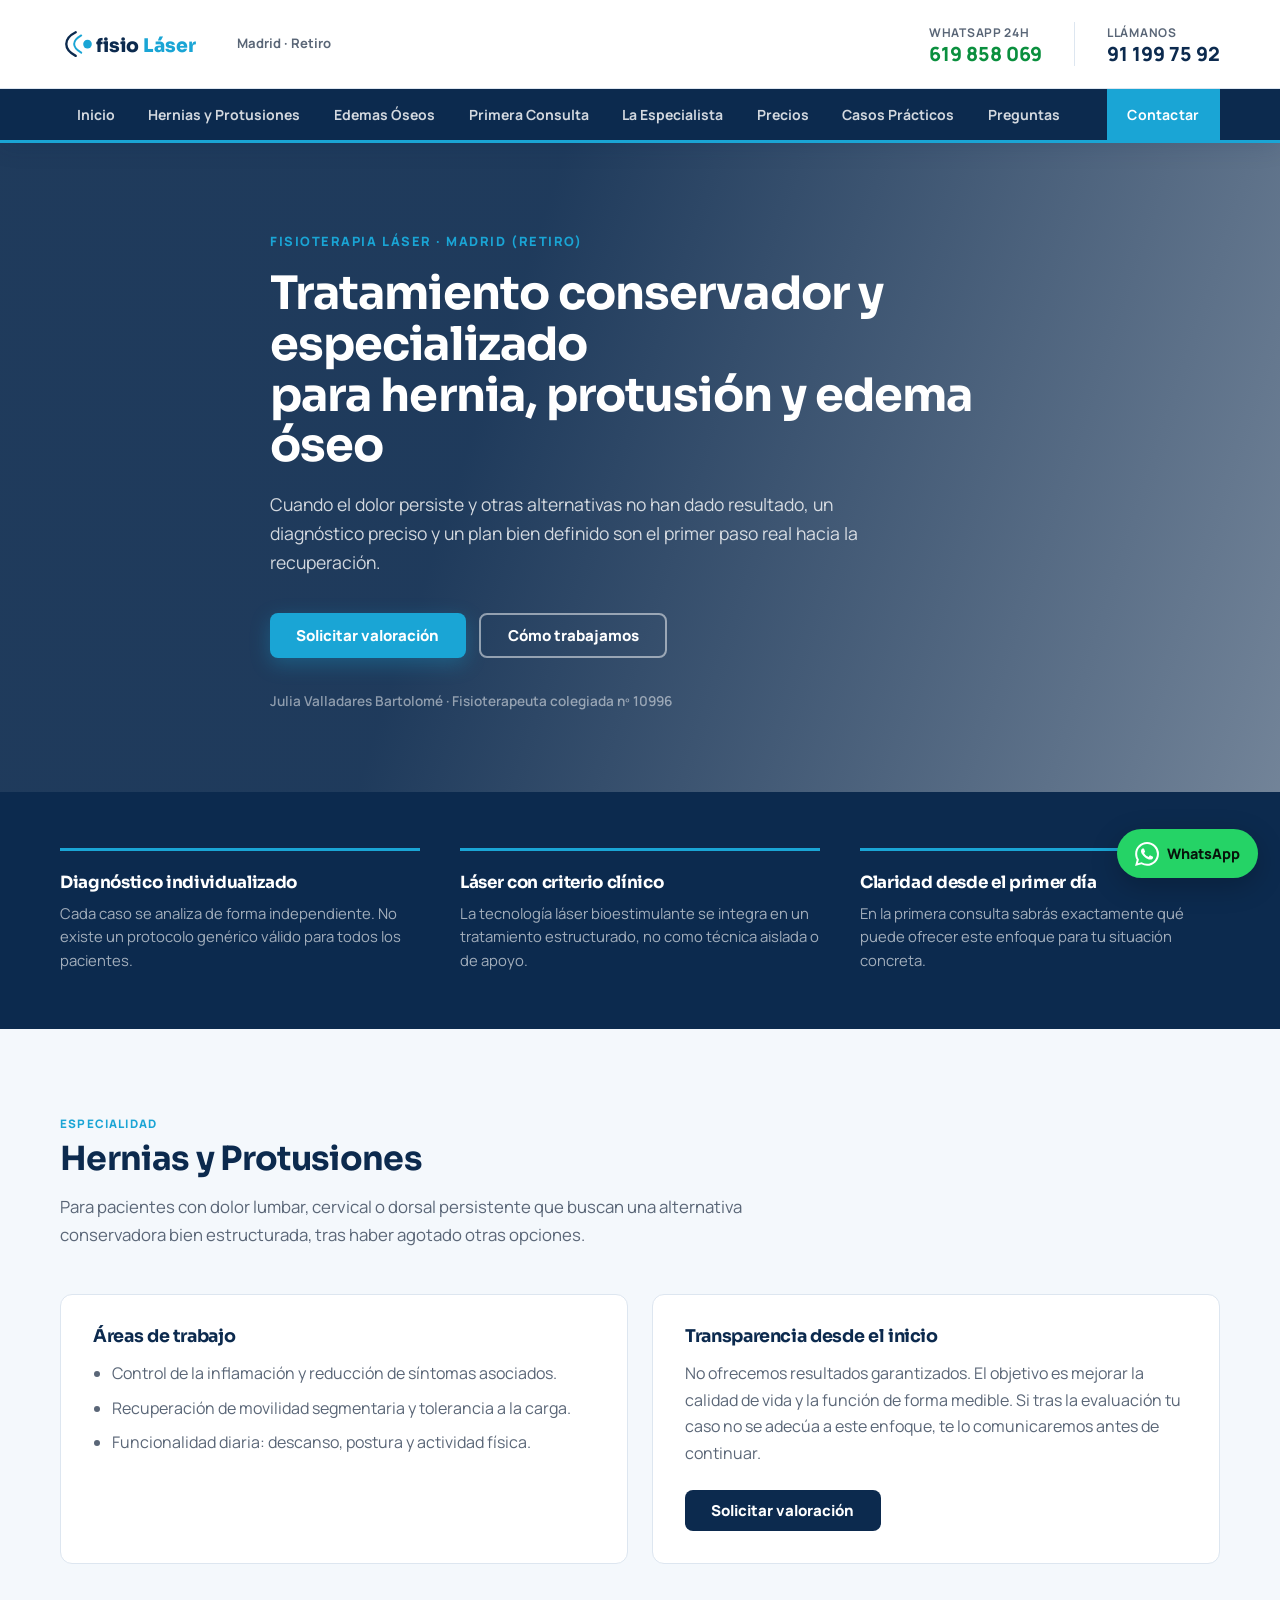
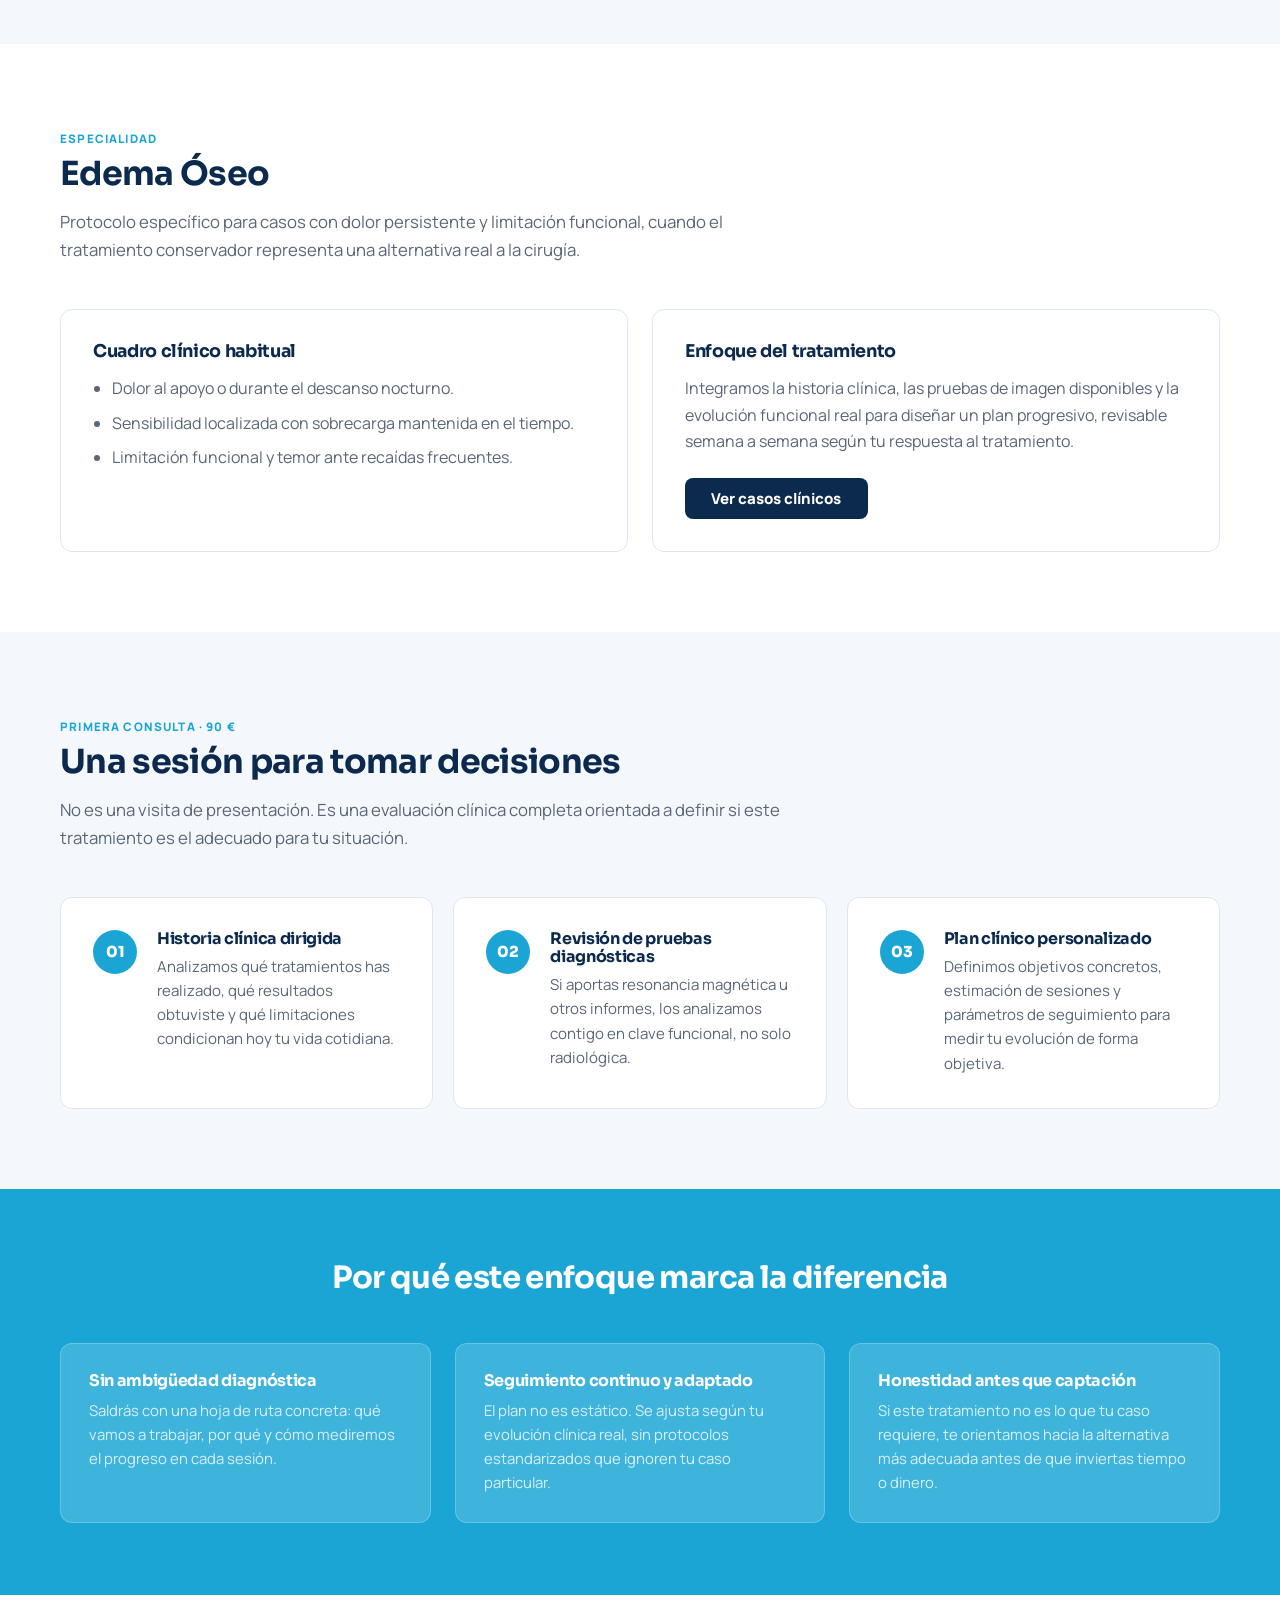
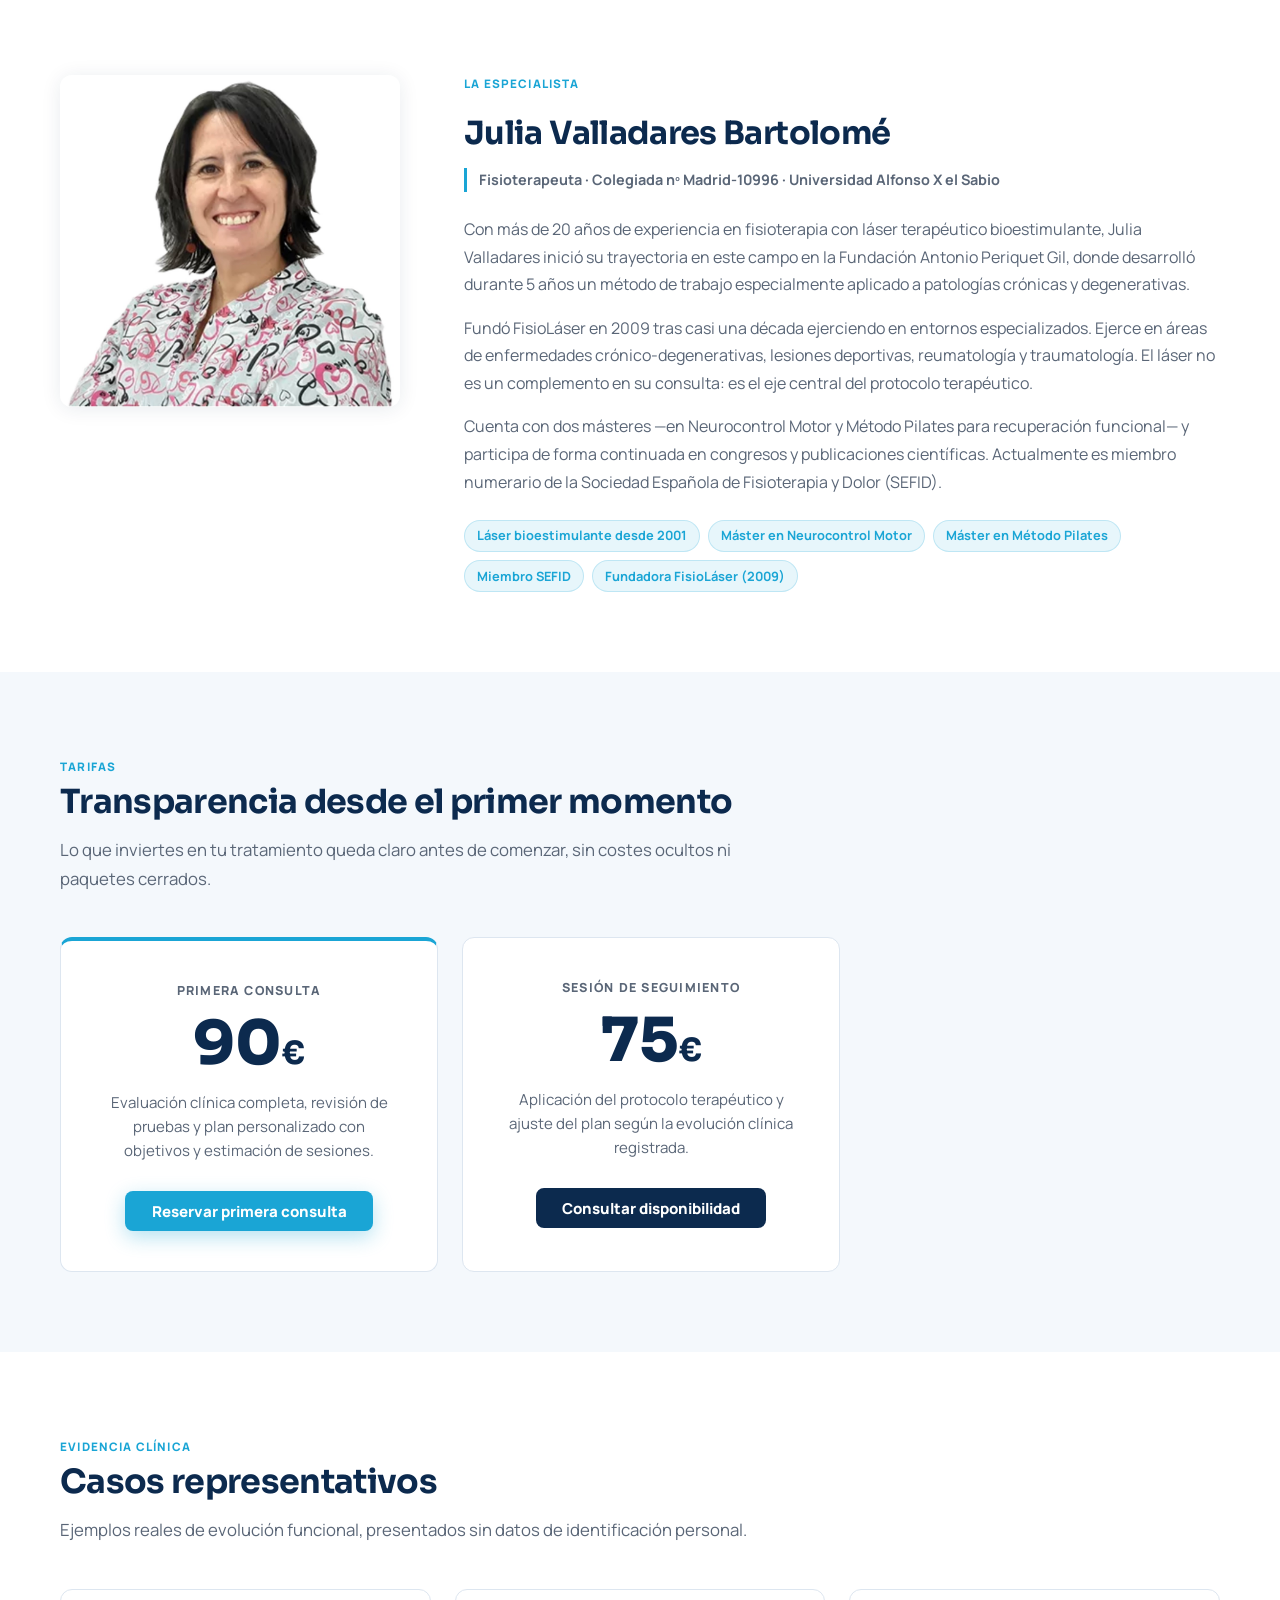
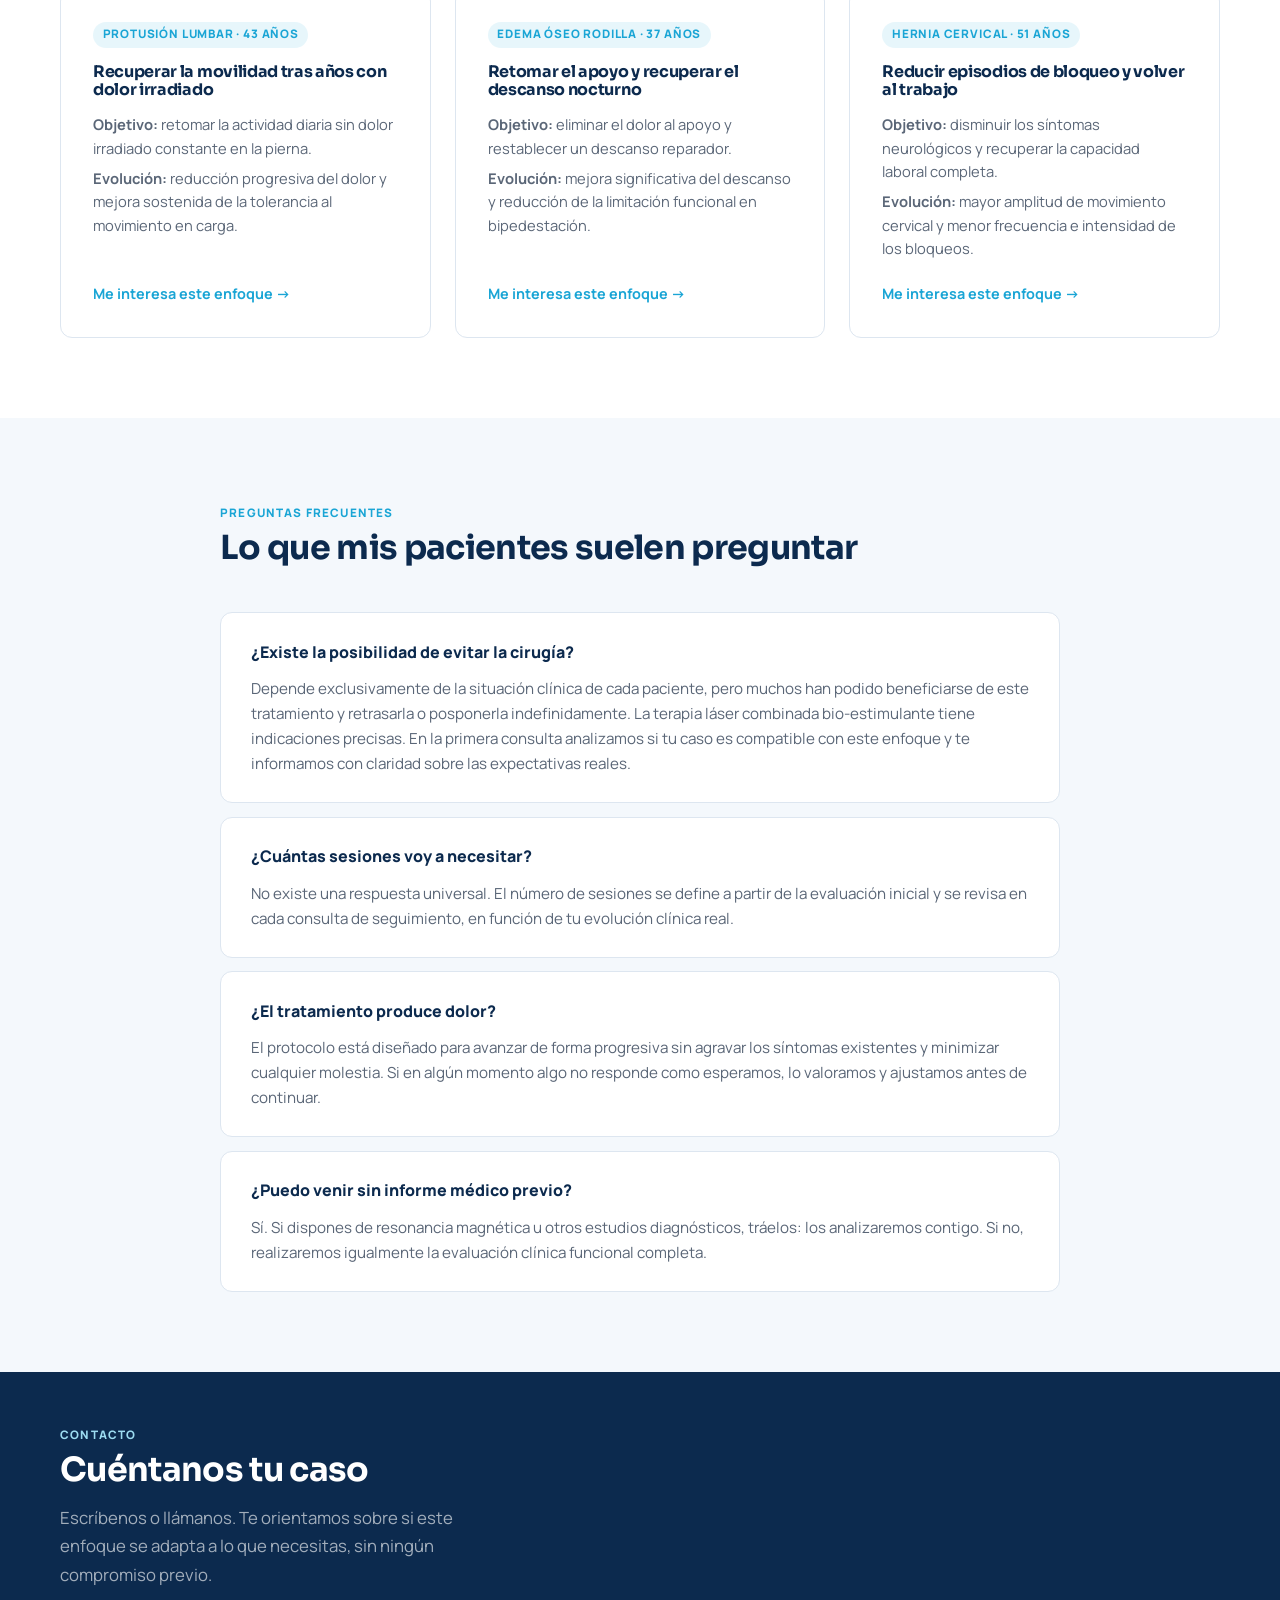
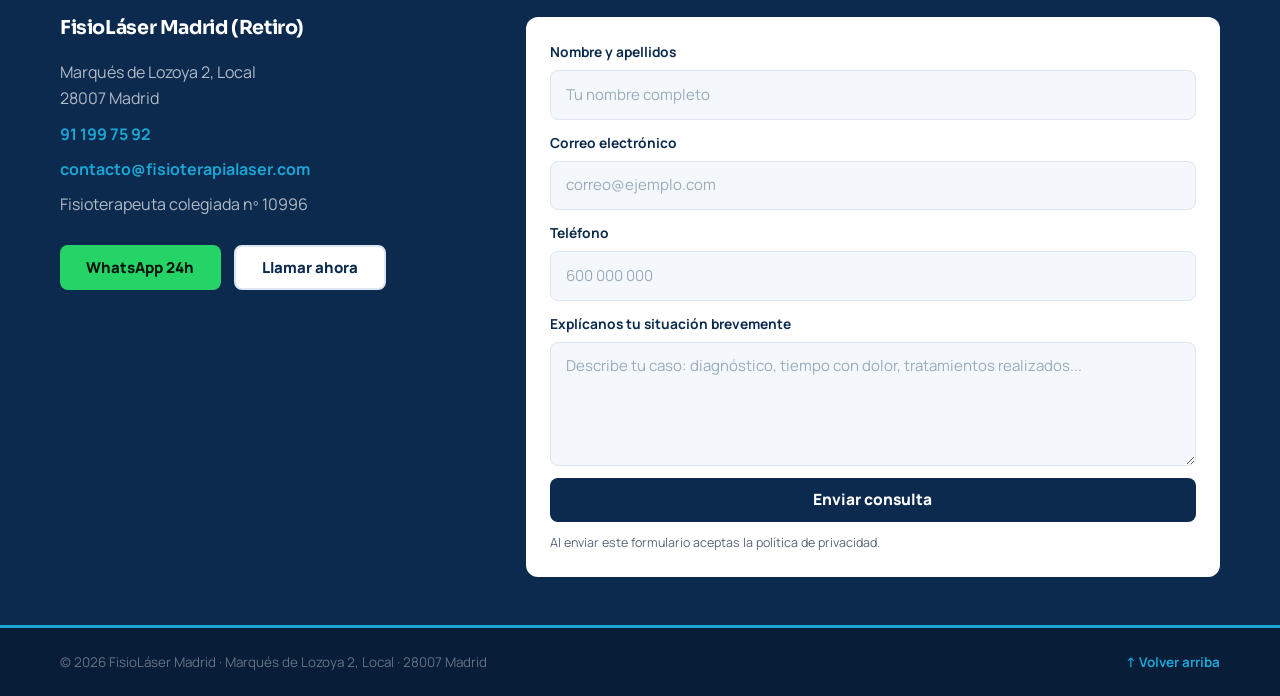
==== commit eac2a81e: "fix: inicio va al top absoluto, contacto compacto, scroll-padding reducido" ====
--- a/index.html
+++ b/index.html
@@ -30,7 +30,7 @@
       <header class="site-header" id="inicio">
         <div class="container header-inner">
 
-          <a class="brand" href="#inicio" aria-label="FisioLáser Madrid — Inicio">
+          <a class="brand" href="#" aria-label="FisioLáser Madrid — Inicio">
             <svg class="logo-svg" viewBox="0 0 210 46" aria-label="FisioLáser" role="img">
               <path d="M 20 38 C 4 30, 4 16, 20 8"  stroke="#0c2a4e" stroke-width="3" fill="none" stroke-linecap="round"/>
               <path d="M 27 34 C 15 27, 15 19, 27 12" stroke="#1aa5d5" stroke-width="2.5" fill="none" stroke-linecap="round"/>
@@ -63,7 +63,7 @@
             <span></span><span></span><span></span>
           </button>
           <div class="nav-links" id="nav-links">
-            <a href="#inicio">Inicio</a>
+            <a href="#">Inicio</a>
             <a href="#hernia">Hernias y Protusiones</a>
             <a href="#edema">Edemas Óseos</a>
             <a href="#primera">Primera Consulta</a>
@@ -315,12 +315,12 @@
         <div class="container faq-wrap">
           <div class="section-head reveal">
             <span class="label">Preguntas frecuentes</span>
-            <h2>Lo que suelen preguntar</h2>
+            <h2>Lo que mis pacientes suelen preguntar</h2>
           </div>
           <dl class="faq-list">
             <div class="faq-item reveal">
               <dt>¿Existe la posibilidad de evitar la cirugía?</dt>
-              <dd>Depende exclusivamente de la situación clínica de cada paciente. El tratamiento conservador tiene indicaciones precisas. En la primera consulta analizamos si tu caso es compatible con este enfoque y te informamos con claridad sobre las expectativas reales.</dd>
+              <dd>Depende exclusivamente de la situación clínica de cada paciente, pero muchos han podido beneficiarse de este tratamiento y retrasarla o posponerla indefinidamente. La terapia láser combinada bio-estimulante tiene indicaciones precisas. En la primera consulta analizamos si tu caso es compatible con este enfoque y te informamos con claridad sobre las expectativas reales.</dd>
             </div>
             <div class="faq-item reveal">
               <dt>¿Cuántas sesiones voy a necesitar?</dt>
@@ -328,7 +328,7 @@
             </div>
             <div class="faq-item reveal">
               <dt>¿El tratamiento produce dolor?</dt>
-              <dd>El protocolo está diseñado para avanzar de forma progresiva sin agravar los síntomas existentes. Si en algún momento algo no responde como esperamos, lo valoramos y ajustamos antes de continuar.</dd>
+              <dd>El protocolo está diseñado para avanzar de forma progresiva sin agravar los síntomas existentes y minimizar cualquier molestia. Si en algún momento algo no responde como esperamos, lo valoramos y ajustamos antes de continuar.</dd>
             </div>
             <div class="faq-item reveal">
               <dt>¿Puedo venir sin informe médico previo?</dt>
@@ -387,7 +387,7 @@
               </div>
               <div class="form-row">
                 <label for="mensaje">Explícanos tu situación brevemente</label>
-                <textarea id="mensaje" name="mensaje" rows="5" placeholder="Describe tu caso: diagnóstico, tiempo con dolor, tratamientos realizados..."></textarea>
+                <textarea id="mensaje" name="mensaje" rows="4" placeholder="Describe tu caso: diagnóstico, tiempo con dolor, tratamientos realizados..."></textarea>
               </div>
               <button class="btn btn-send" type="submit">Enviar consulta</button>
               <p class="form-privacy">Al enviar este formulario aceptas la política de privacidad.</p>
--- a/styles.css
+++ b/styles.css
@@ -23,8 +23,8 @@
 
 html {
   scroll-behavior: smooth;
-  /* Compensa la altura de la cabecera sticky (~138px) en los anclajes */
-  scroll-padding-top: 145px;
+  /* Compensa la altura de la cabecera sticky en los anclajes */
+  scroll-padding-top: 110px;
 }
 
 body {
@@ -330,18 +330,19 @@
 .faq-item dd { margin: 0; color: var(--muted); font-size: .95rem; line-height: 1.65; }
 
 /* ── Contacto ───────────────────────────────────────────────────────────── */
-.contact-section { background: var(--navy); }
+.contact-section { background: var(--navy); padding-block: 3rem; }
+.contact-section .section-head { margin-bottom: 1.75rem; }
 .contact-section .section-head h2 { color: #fff; }
-.contact-section .section-head p  { color: rgba(255,255,255,.62); }
-
-.contact-grid { display: grid; grid-template-columns: 1fr 1.6fr; gap: 3.5rem; align-items: start; }
+.contact-section .section-head p  { color: rgba(255,255,255,.62); max-width: 42ch; }
+
+.contact-grid { display: grid; grid-template-columns: 1fr 1.6fr; gap: 2rem; align-items: start; }
 .contact-info h3 { color: #fff; font-size: 1.2rem; margin-bottom: 1.25rem; }
 .nap p   { color: rgba(255,255,255,.68); margin-bottom: .55rem; }
 .nap a   { color: var(--teal); font-weight: 700; }
 .nap a:hover { text-decoration: underline; }
 .contact-btns { display: flex; flex-wrap: wrap; gap: .8rem; margin-top: 1.75rem; }
 
-.contact-form { background: var(--white); border-radius: var(--radius); padding: 2.25rem; display: grid; gap: 1.1rem; }
+.contact-form { background: var(--white); border-radius: var(--radius); padding: 1.5rem; display: grid; gap: 0.75rem; }
 .form-row { display: grid; gap: .38rem; }
 .form-row label { font-size: .86rem; font-weight: 700; color: var(--navy); }
 
@@ -408,7 +409,7 @@
 }
 
 @media (max-width: 768px) {
-  html { scroll-padding-top: 115px; }
+  html { scroll-padding-top: 90px; }
 
   /* Cabecera: ocultar contactos grandes, mostrar hamburguesa */
   .header-contacts { display: none; }
@@ -433,7 +434,7 @@
 }
 
 @media (max-width: 520px) {
-  html { scroll-padding-top: 105px; }
+  html { scroll-padding-top: 80px; }
   .header-inner    { min-height: 70px; }
   .brand-location  { display: none; }
   .logo-svg        { width: 140px; }
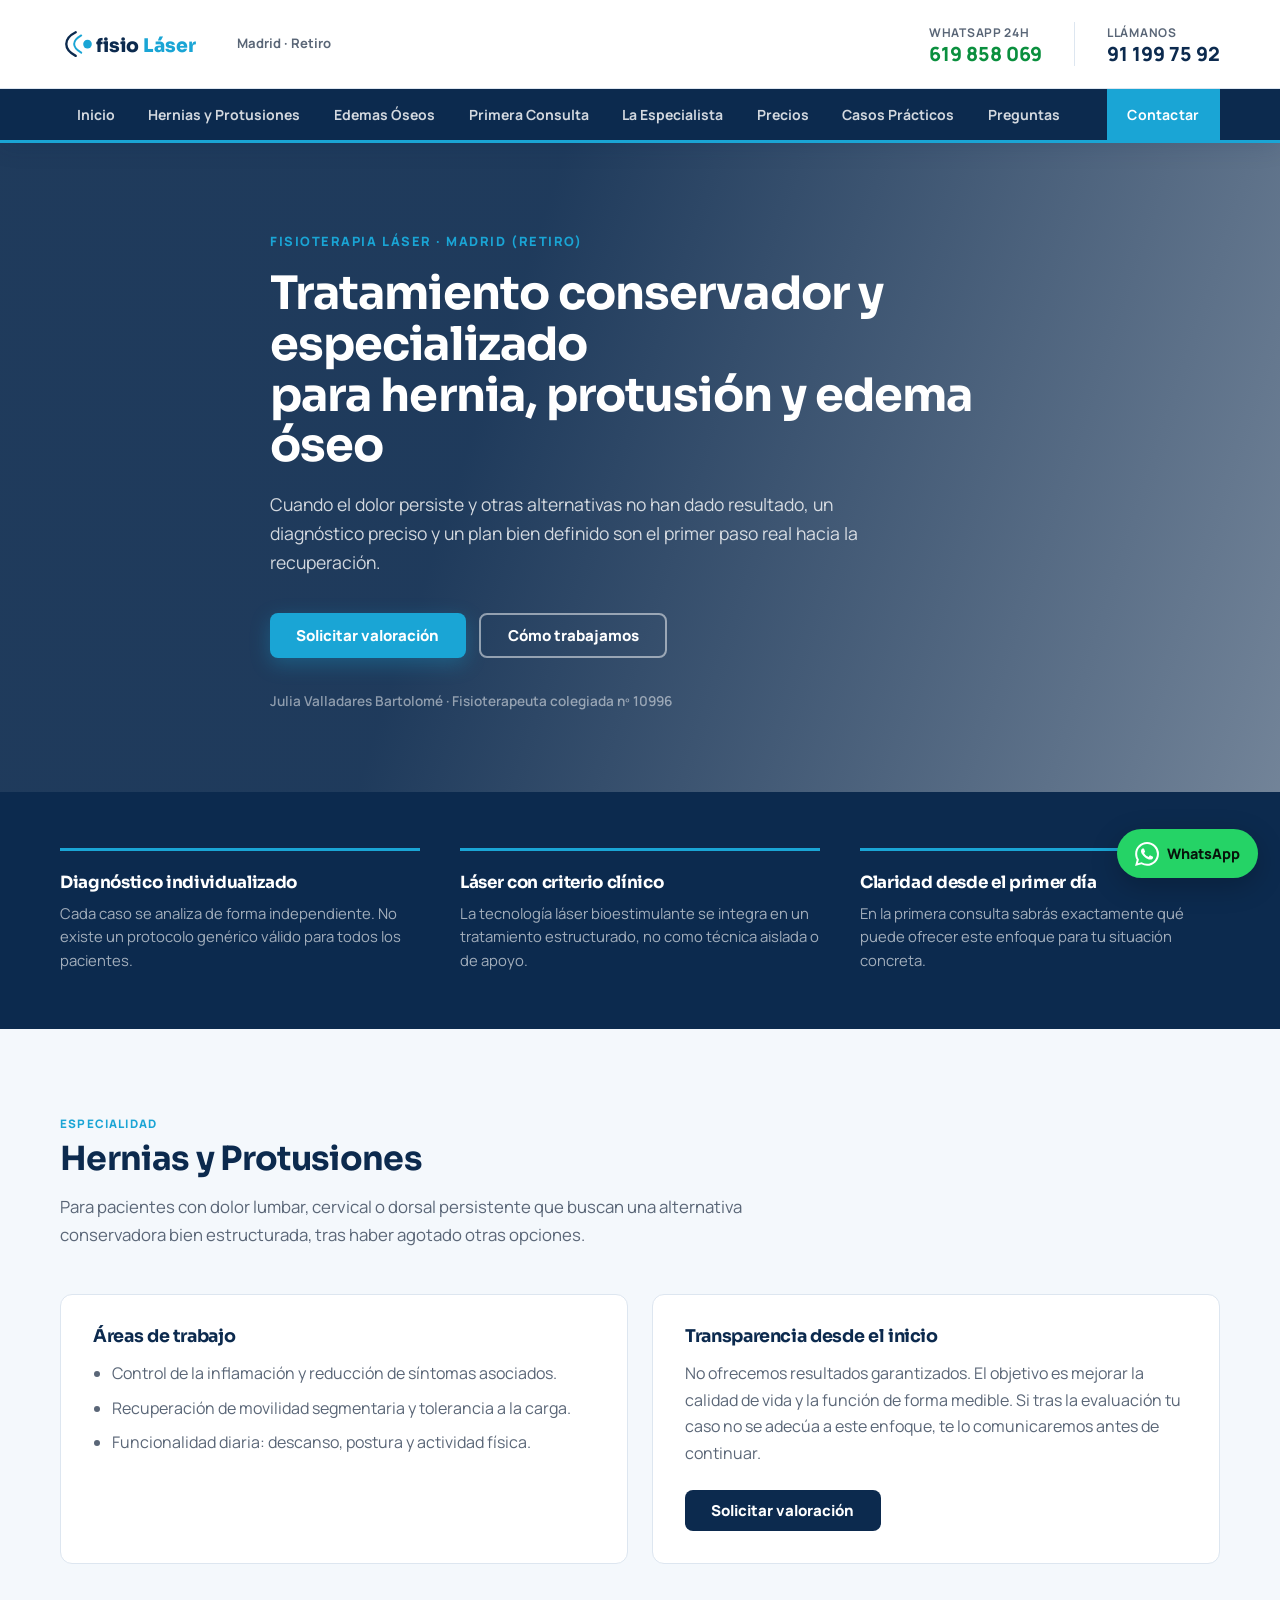
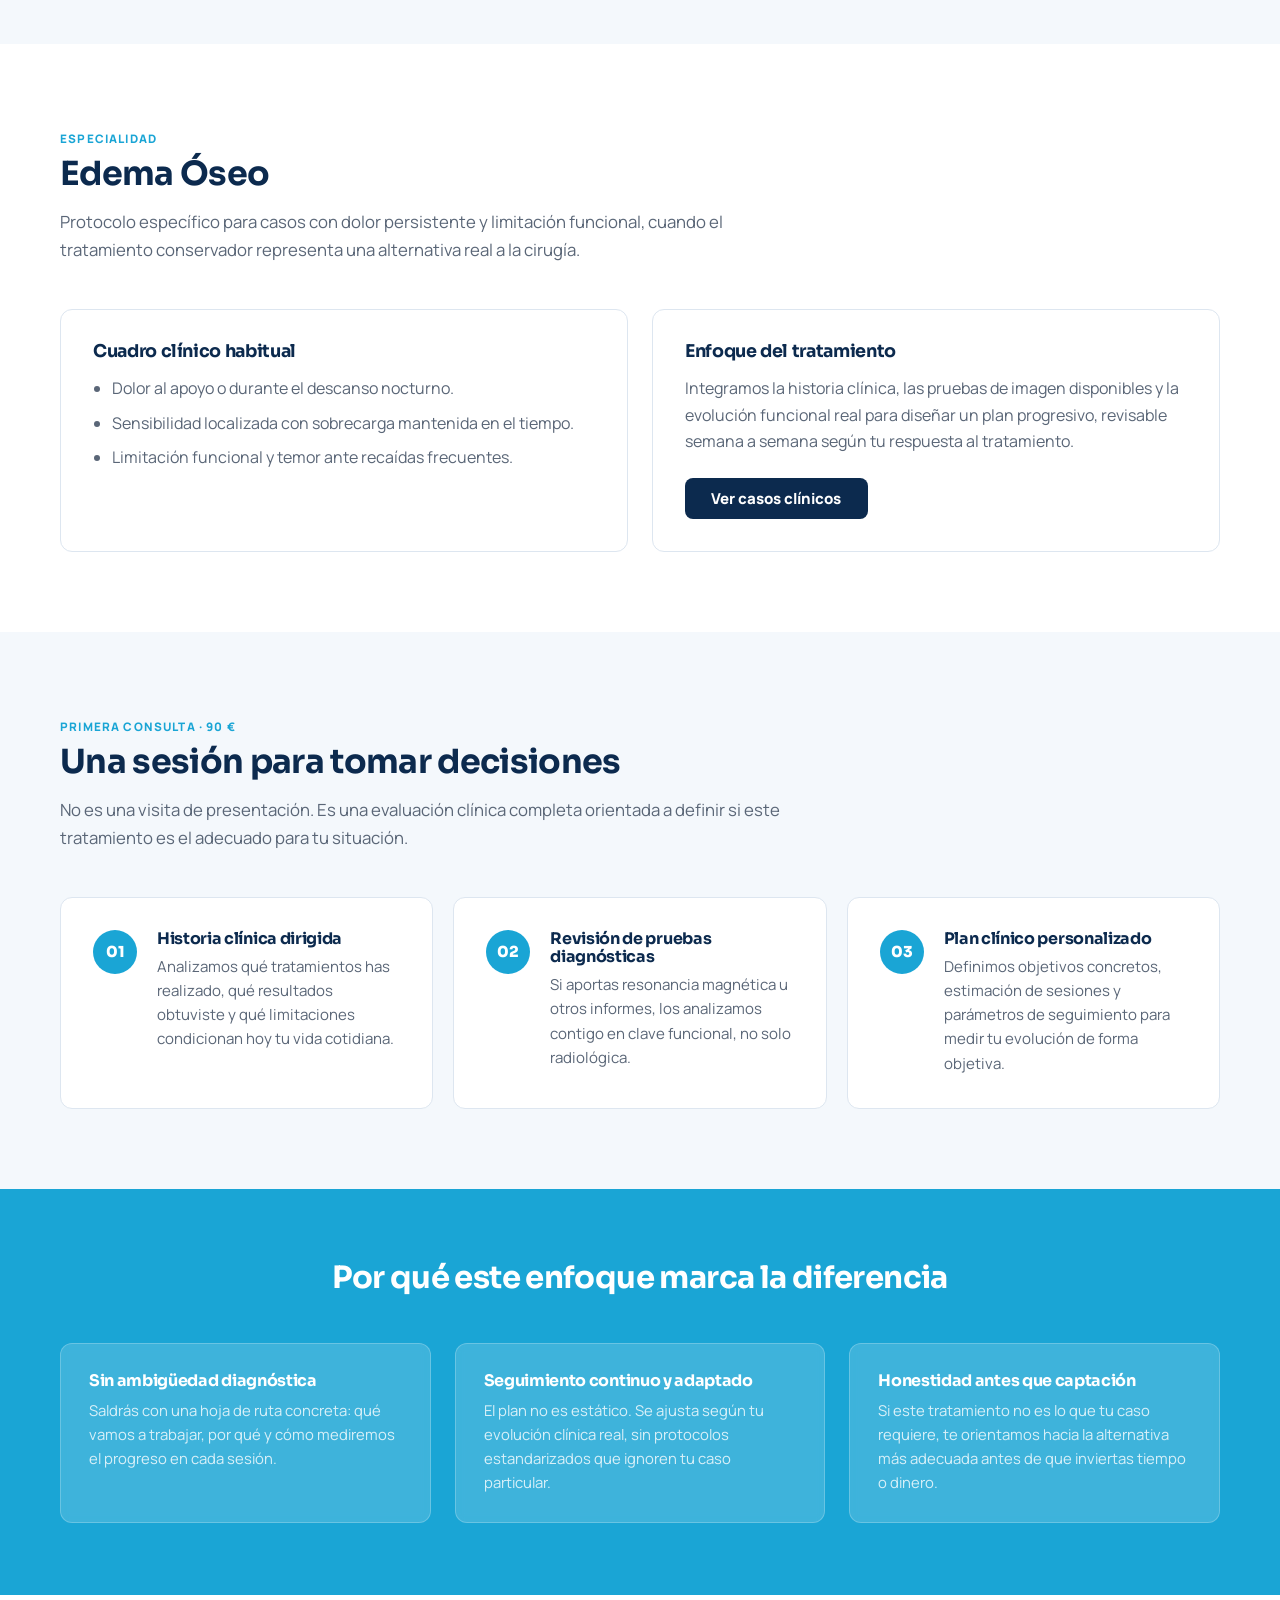
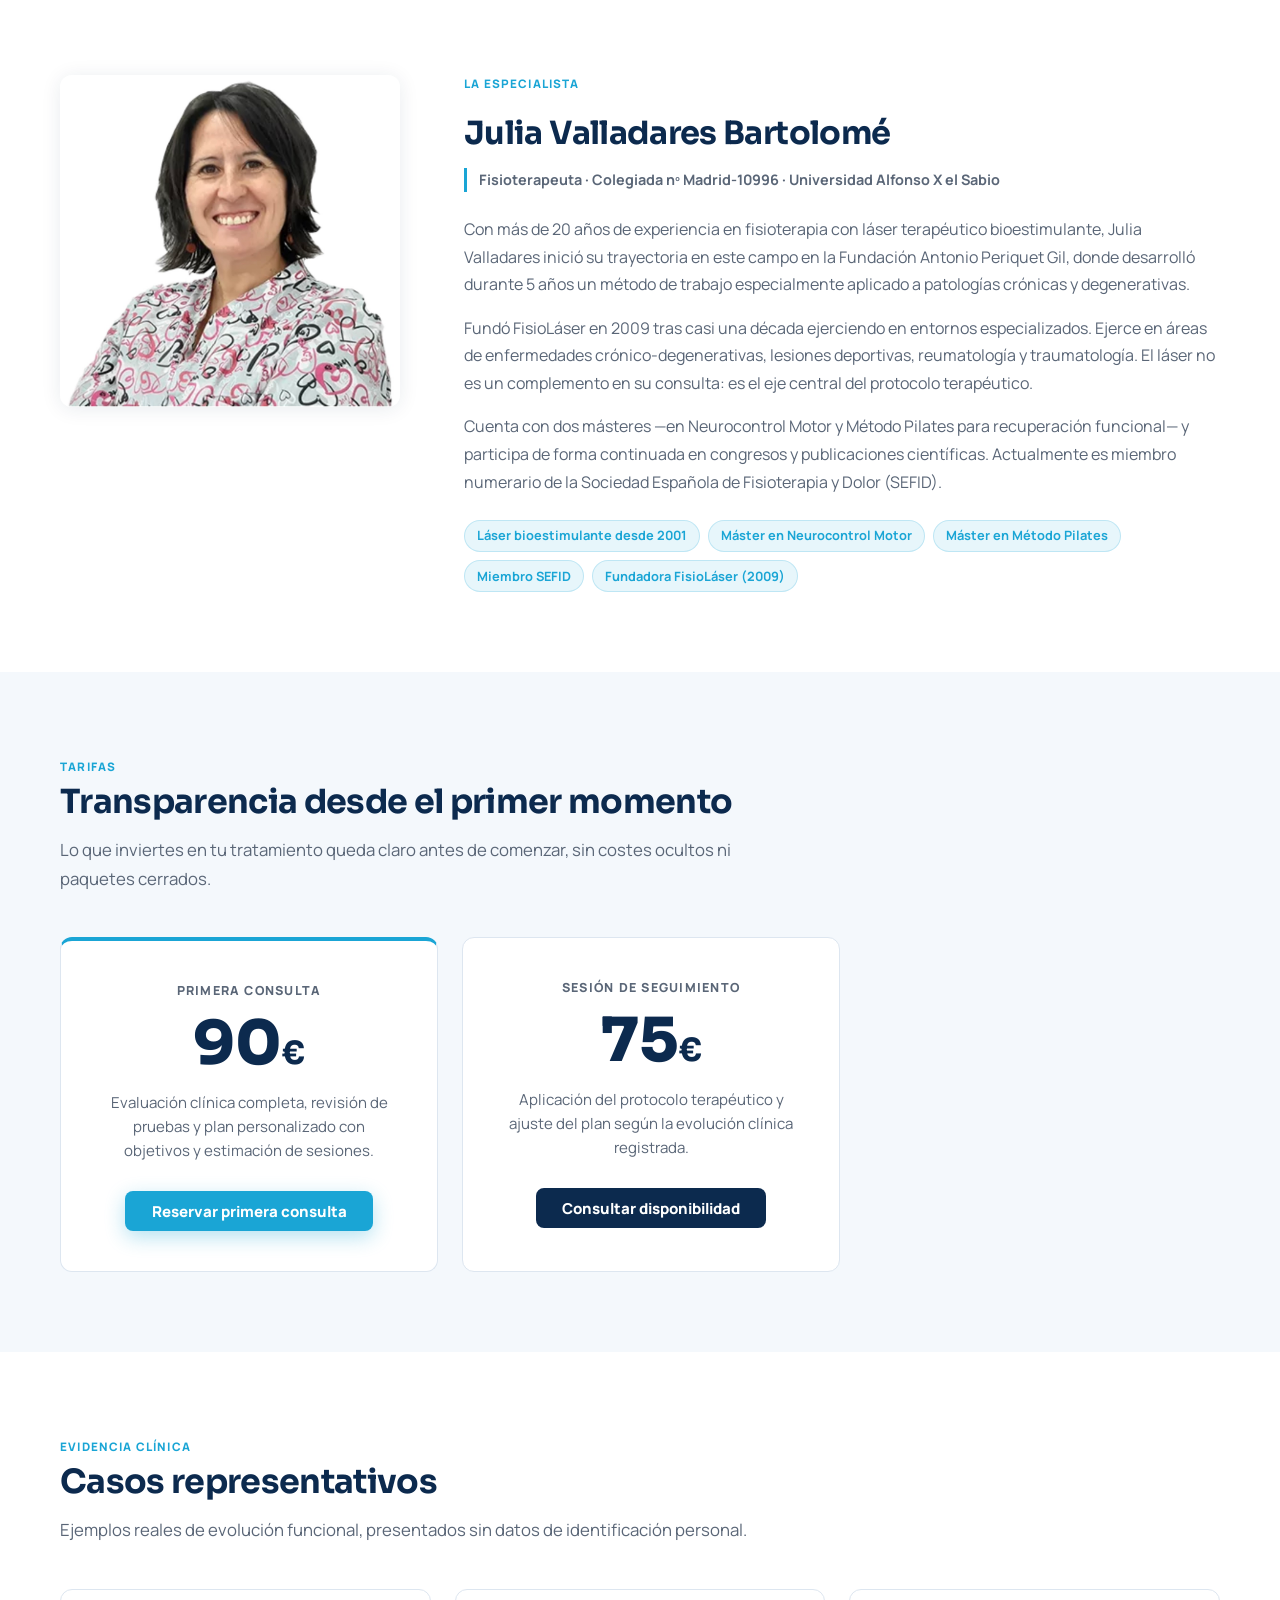
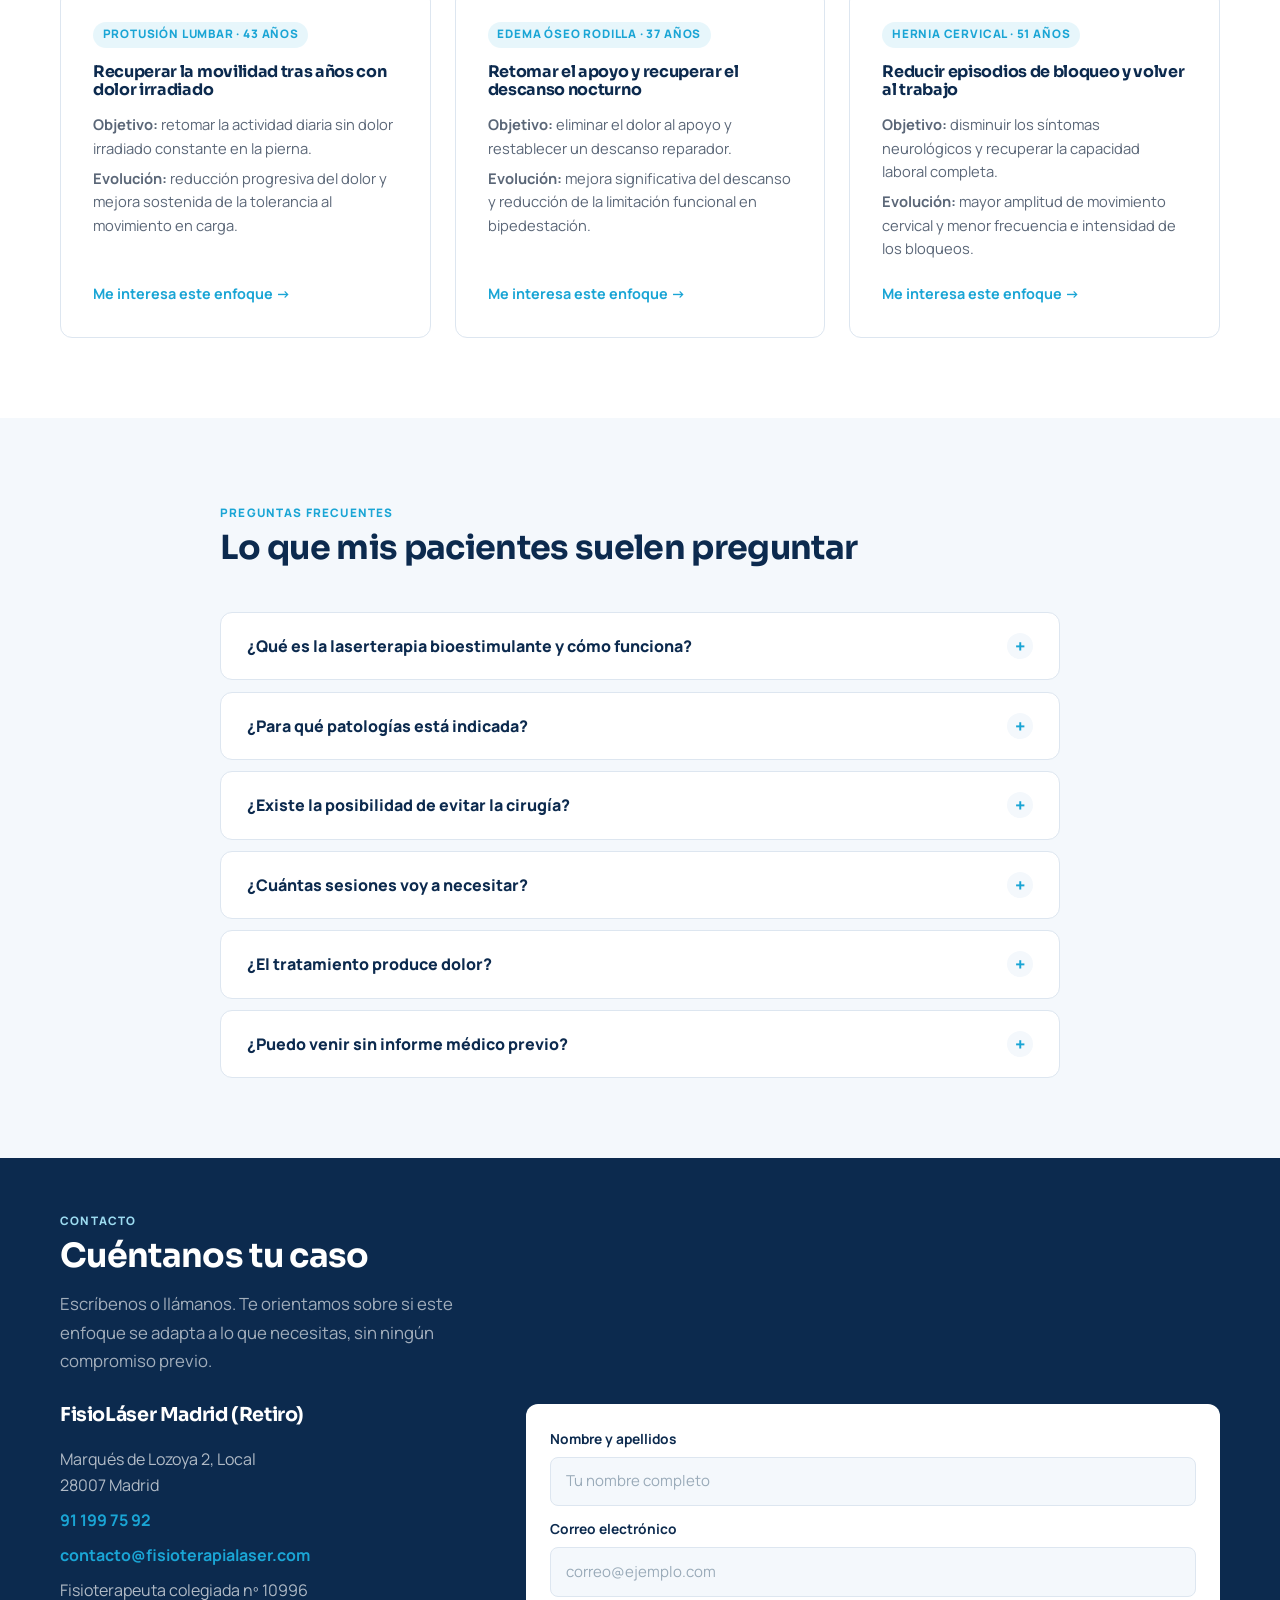
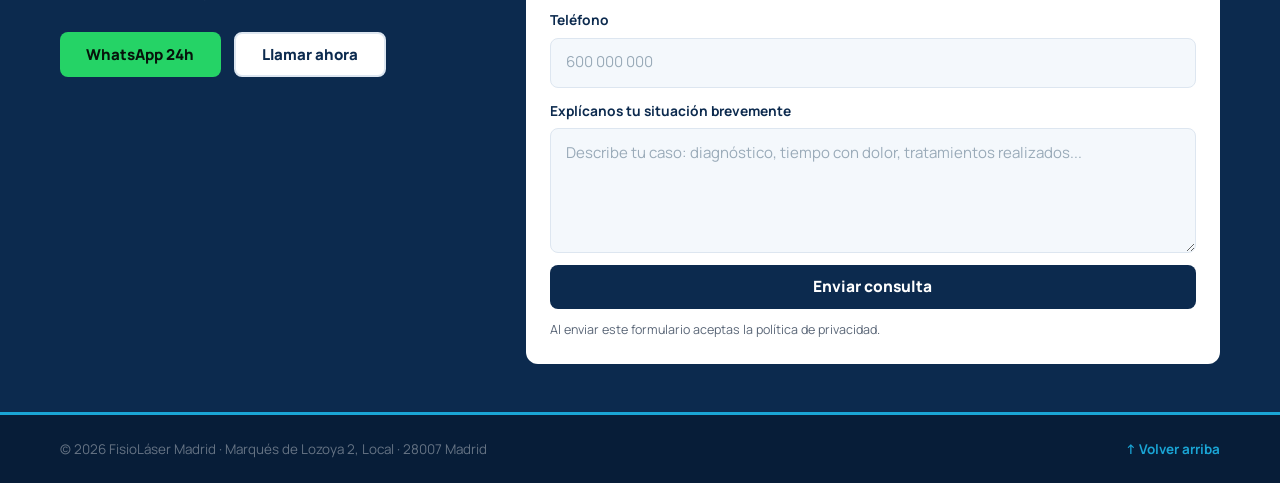
==== commit 80af7e52: "feat: faq acordeon con 6 preguntas y copy mejorado" ====
--- a/index.html
+++ b/index.html
@@ -317,24 +317,54 @@
             <span class="label">Preguntas frecuentes</span>
             <h2>Lo que mis pacientes suelen preguntar</h2>
           </div>
-          <dl class="faq-list">
-            <div class="faq-item reveal">
-              <dt>¿Existe la posibilidad de evitar la cirugía?</dt>
-              <dd>Depende exclusivamente de la situación clínica de cada paciente, pero muchos han podido beneficiarse de este tratamiento y retrasarla o posponerla indefinidamente. La terapia láser combinada bio-estimulante tiene indicaciones precisas. En la primera consulta analizamos si tu caso es compatible con este enfoque y te informamos con claridad sobre las expectativas reales.</dd>
-            </div>
-            <div class="faq-item reveal">
-              <dt>¿Cuántas sesiones voy a necesitar?</dt>
-              <dd>No existe una respuesta universal. El número de sesiones se define a partir de la evaluación inicial y se revisa en cada consulta de seguimiento, en función de tu evolución clínica real.</dd>
-            </div>
-            <div class="faq-item reveal">
-              <dt>¿El tratamiento produce dolor?</dt>
-              <dd>El protocolo está diseñado para avanzar de forma progresiva sin agravar los síntomas existentes y minimizar cualquier molestia. Si en algún momento algo no responde como esperamos, lo valoramos y ajustamos antes de continuar.</dd>
-            </div>
-            <div class="faq-item reveal">
-              <dt>¿Puedo venir sin informe médico previo?</dt>
-              <dd>Sí. Si dispones de resonancia magnética u otros estudios diagnósticos, tráelos: los analizaremos contigo. Si no, realizaremos igualmente la evaluación clínica funcional completa.</dd>
-            </div>
-          </dl>
+          <div class="faq-list">
+
+            <details class="faq-item reveal">
+              <summary>¿Qué es la laserterapia bioestimulante y cómo funciona?</summary>
+              <div class="faq-body">
+                <p>El término «láser» es un acrónimo inglés que en español se traduce como <em>Luz Amplificada por la Emisión Estimulada de Radiación</em>. En la práctica clínica, la laserterapia bioestimulante utiliza fotones de luz para actuar directamente sobre huesos, cartílagos y nervios, de modo que los tejidos blandos circundantes inicien su propia reestructuración sin intervención quirúrgica ni fármacos.</p>
+                <p>Su acción es antiinflamatoria, analgésica y antiedematosa. No produce calor ni dolor: es una técnica no invasiva e indolora que el organismo tolera sin efectos secundarios.</p>
+              </div>
+            </details>
+
+            <details class="faq-item reveal">
+              <summary>¿Para qué patologías está indicada?</summary>
+              <div class="faq-body">
+                <p>En FisioLáser aplicamos la laserterapia tanto en patologías agudas como crónicas. Está especialmente indicada para: edemas óseos, hernias y protusiones discales, artrosis, calcificaciones, neuralgias, osteonecrosis, bursitis, fisuras y fracturas en consolidación, espolones calcáneos y acortamiento de isquiotibiales, entre otras.</p>
+                <p>Todos los tratamientos de nuestro centro se realizan con laserterapia, ya que es la herramienta terapéutica más versátil tanto para cuadros recientes como para los que llevan más de seis meses sin resolverse.</p>
+              </div>
+            </details>
+
+            <details class="faq-item reveal">
+              <summary>¿Existe la posibilidad de evitar la cirugía?</summary>
+              <div class="faq-body">
+                <p>En muchos casos, sí. La laserterapia bioestimulante estimula la regeneración natural de los tejidos y tiene una eficacia documentada en la conservación articular, lo que ha permitido a numerosos pacientes posponer o evitar el quirófano. Ahora bien, depende de la situación clínica concreta de cada persona.</p>
+                <p>En la primera consulta analizamos si tu caso es compatible con este enfoque y te damos una valoración honesta sobre las expectativas reales antes de que tomes ninguna decisión.</p>
+              </div>
+            </details>
+
+            <details class="faq-item reveal">
+              <summary>¿Cuántas sesiones voy a necesitar?</summary>
+              <div class="faq-body">
+                <p>No existe una cifra estándar: cada caso es diferente. El número de sesiones se define durante la primera consulta a partir de la evaluación clínica, las pruebas de imagen disponibles y tus objetivos funcionales. A partir de ahí, el plan se revisa en cada seguimiento según tu evolución real, sin protocolos cerrados que ignoren tu respuesta al tratamiento.</p>
+              </div>
+            </details>
+
+            <details class="faq-item reveal">
+              <summary>¿El tratamiento produce dolor?</summary>
+              <div class="faq-body">
+                <p>No. La laserterapia es totalmente indolora e inocua. A diferencia de otras técnicas, no genera calor tisular ni sensaciones molestas durante la aplicación. El protocolo avanza de forma progresiva para no agravar los síntomas existentes, y si en algún momento la evolución no es la esperada, ajustamos antes de continuar.</p>
+              </div>
+            </details>
+
+            <details class="faq-item reveal">
+              <summary>¿Puedo venir sin informe médico previo?</summary>
+              <div class="faq-body">
+                <p>Sí, puedes venir sin ningún documento. Si dispones de resonancia magnética, radiografías u otros estudios, tráelos: los analizaremos contigo en clave funcional, no solo radiológica. Si no tienes nada, realizaremos igualmente la evaluación clínica completa y trabajaremos desde ahí.</p>
+              </div>
+            </details>
+
+          </div>
         </div>
       </section>
 
@@ -413,6 +443,17 @@
     </a>
 
     <script>
+      // ── Acordeón FAQ: cierra los demás al abrir uno ─────────────────────
+      document.querySelectorAll('.faq-item').forEach(item => {
+        item.addEventListener('toggle', () => {
+          if (item.open) {
+            document.querySelectorAll('.faq-item[open]').forEach(other => {
+              if (other !== item) other.removeAttribute('open');
+            });
+          }
+        });
+      });
+
       // ── IntersectionObserver: anima .reveal solo al entrar en viewport ──
       const io = new IntersectionObserver((entries) => {
         entries.forEach(e => {
--- a/styles.css
+++ b/styles.css
@@ -322,12 +322,66 @@
 .case-card a  { display: inline-block; margin-top: auto; padding-top: .9rem; color: var(--teal); font-weight: 700; font-size: .9rem; }
 .case-card a:hover { text-decoration: underline; }
 
-/* ── FAQ ────────────────────────────────────────────────────────────────── */
-.faq-wrap { max-width: 840px; }
-.faq-list { display: grid; gap: .85rem; margin: 0; padding: 0; }
-.faq-item { background: var(--white); border: 1px solid var(--border); border-radius: var(--radius); padding: 1.6rem 1.85rem; }
-.faq-item dt { font-weight: 800; font-size: 1rem; color: var(--navy); margin-bottom: .7rem; }
-.faq-item dd { margin: 0; color: var(--muted); font-size: .95rem; line-height: 1.65; }
+/* ── FAQ acordeón ────────────────────────────────────────────────────────── */
+.faq-wrap  { max-width: 840px; }
+.faq-list  { display: grid; gap: .7rem; }
+
+.faq-item {
+  background: var(--white);
+  border: 1px solid var(--border);
+  border-radius: var(--radius);
+  overflow: hidden;
+  transition: box-shadow .2s;
+}
+.faq-item[open] {
+  box-shadow: 0 4px 18px rgba(12,42,78,.1);
+  border-color: var(--teal);
+}
+
+.faq-item summary {
+  display: flex;
+  align-items: center;
+  justify-content: space-between;
+  gap: 1rem;
+  padding: 1.25rem 1.6rem;
+  cursor: pointer;
+  font-weight: 800;
+  font-size: 1rem;
+  color: var(--navy);
+  list-style: none;
+  user-select: none;
+  transition: color .15s;
+}
+.faq-item summary::-webkit-details-marker { display: none; }
+.faq-item summary::after {
+  content: '+';
+  flex-shrink: 0;
+  width: 26px; height: 26px;
+  border-radius: 50%;
+  background: var(--off);
+  color: var(--teal);
+  font-weight: 900; font-size: 1.15rem;
+  display: flex; align-items: center; justify-content: center;
+  transition: transform .25s, background .15s;
+  line-height: 1;
+}
+.faq-item[open] summary::after {
+  content: '×';
+  transform: rotate(90deg);
+  background: rgba(26,165,213,.12);
+}
+.faq-item summary:hover { color: var(--teal); }
+
+.faq-body {
+  padding: 0 1.6rem 1.3rem;
+  display: grid; gap: .65rem;
+}
+.faq-body p {
+  color: var(--muted);
+  font-size: .95rem;
+  line-height: 1.68;
+  margin: 0;
+}
 
 /* ── Contacto ───────────────────────────────────────────────────────────── */
 .contact-section { background: var(--navy); padding-block: 3rem; }
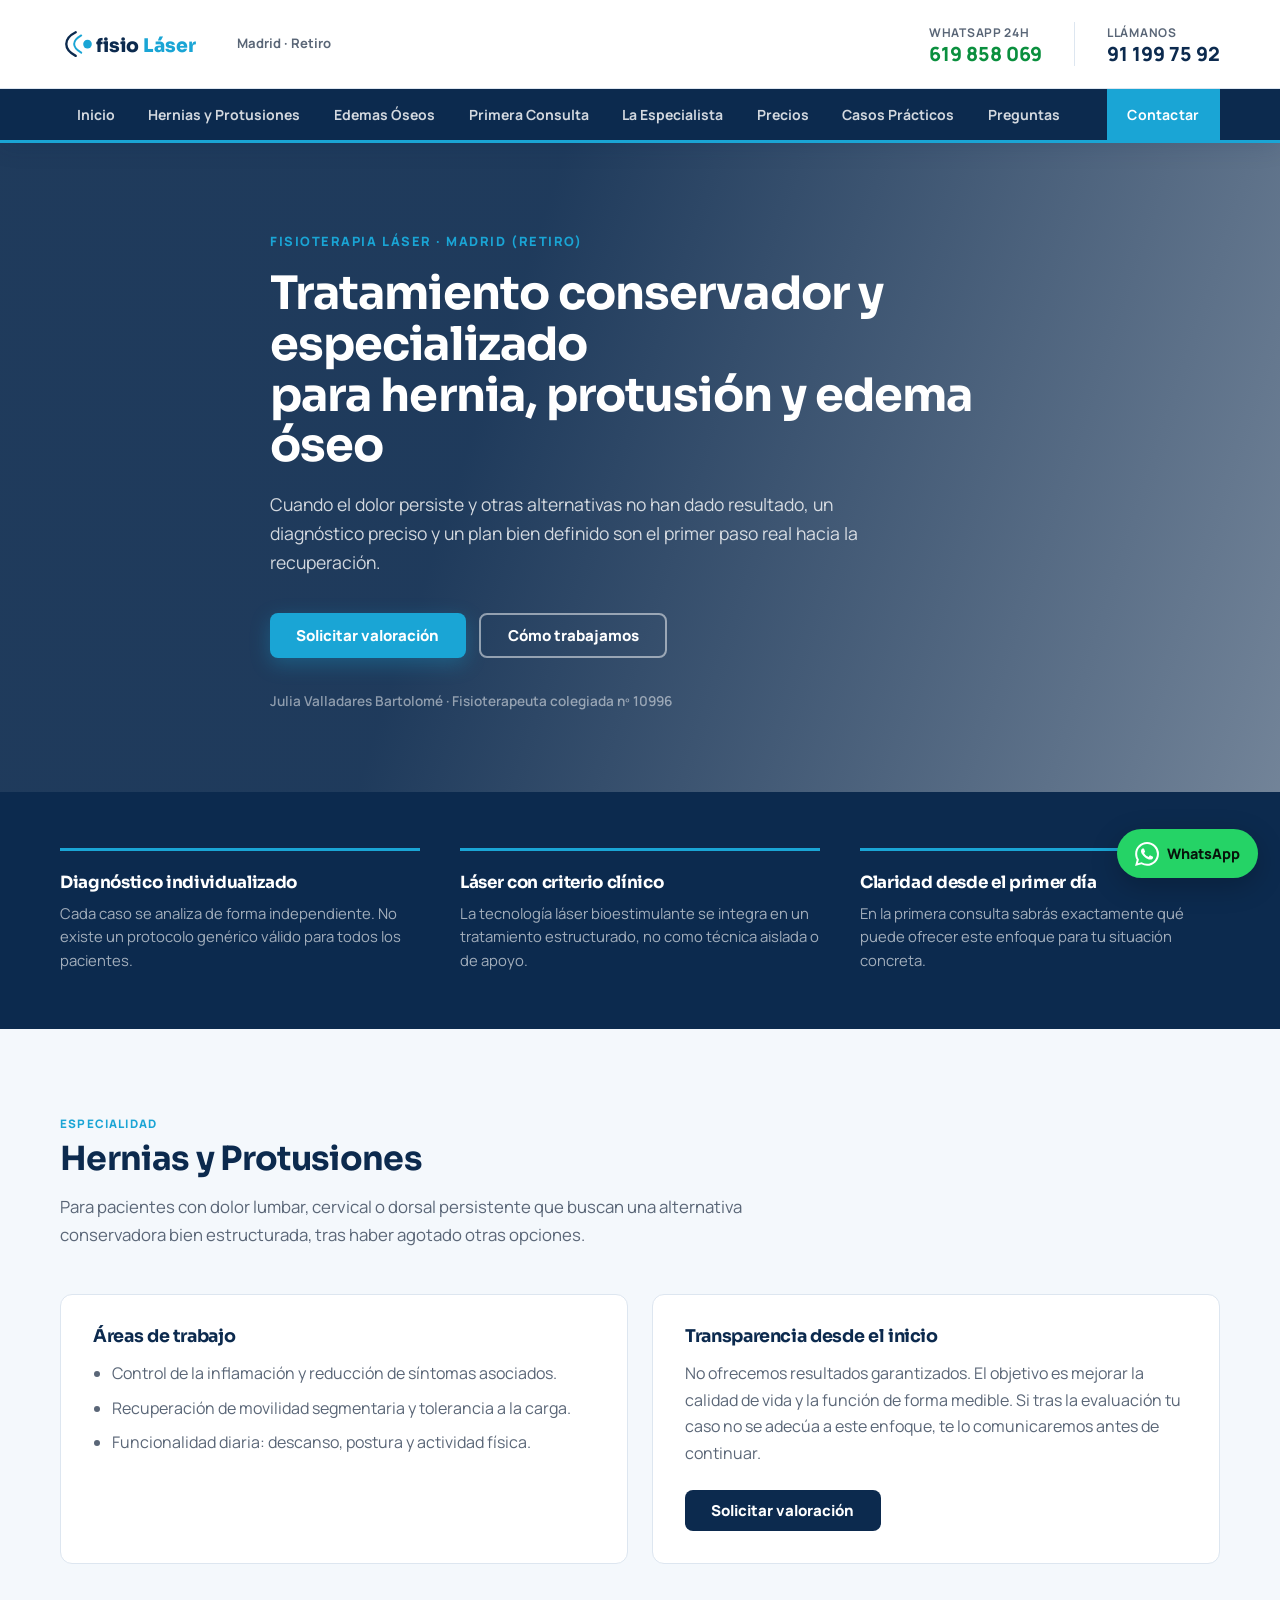
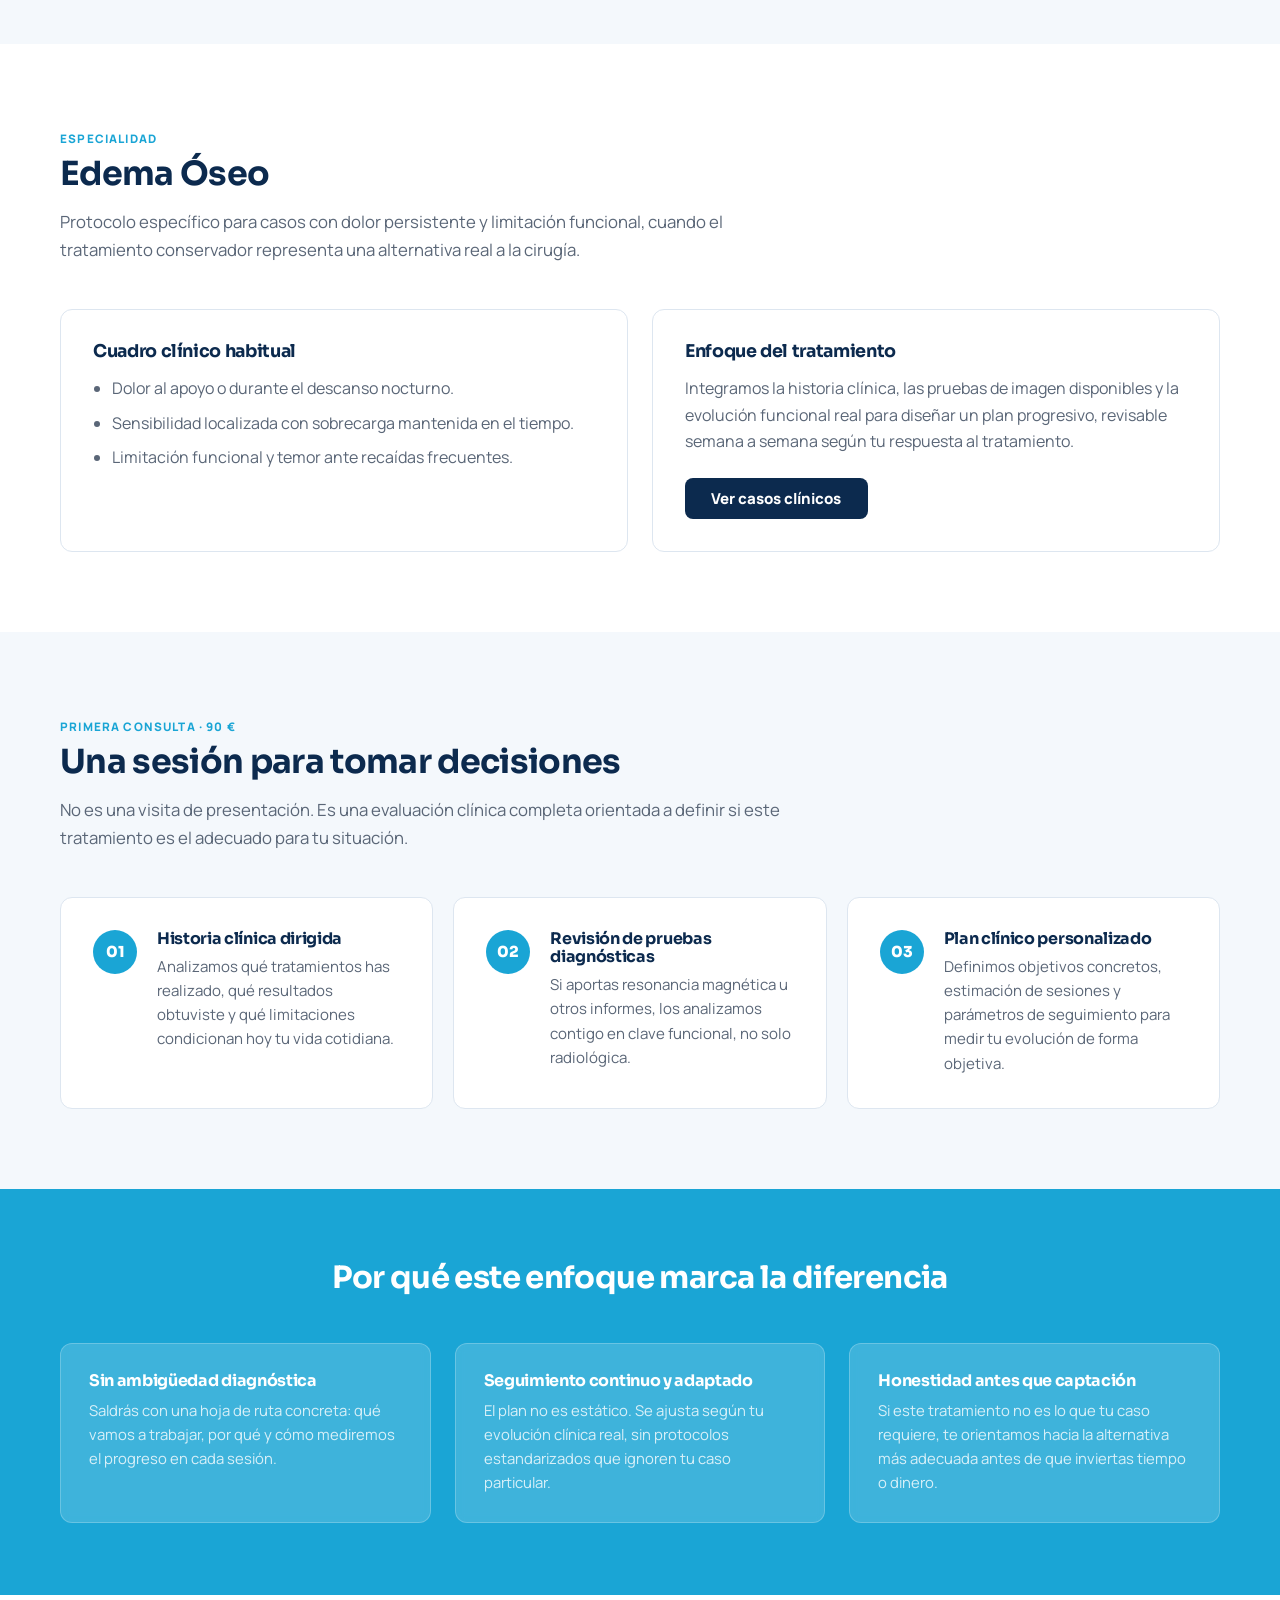
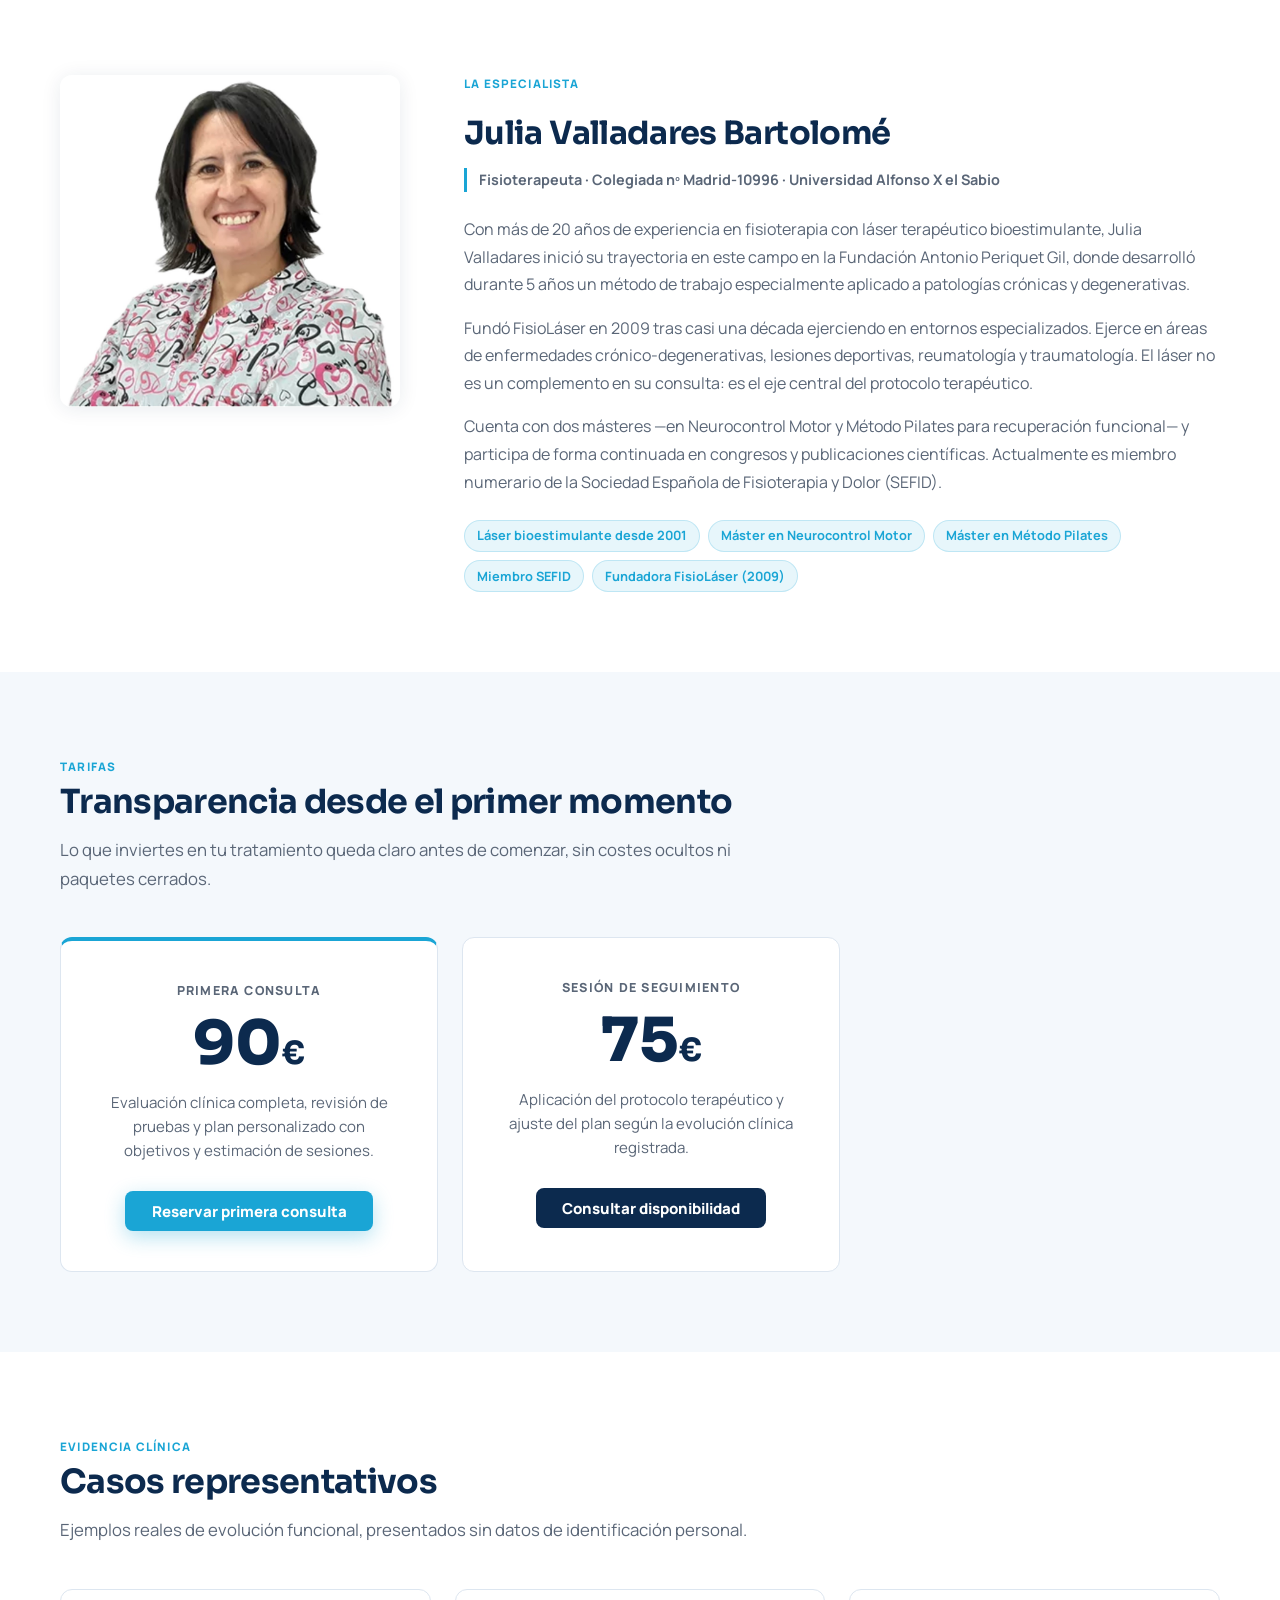
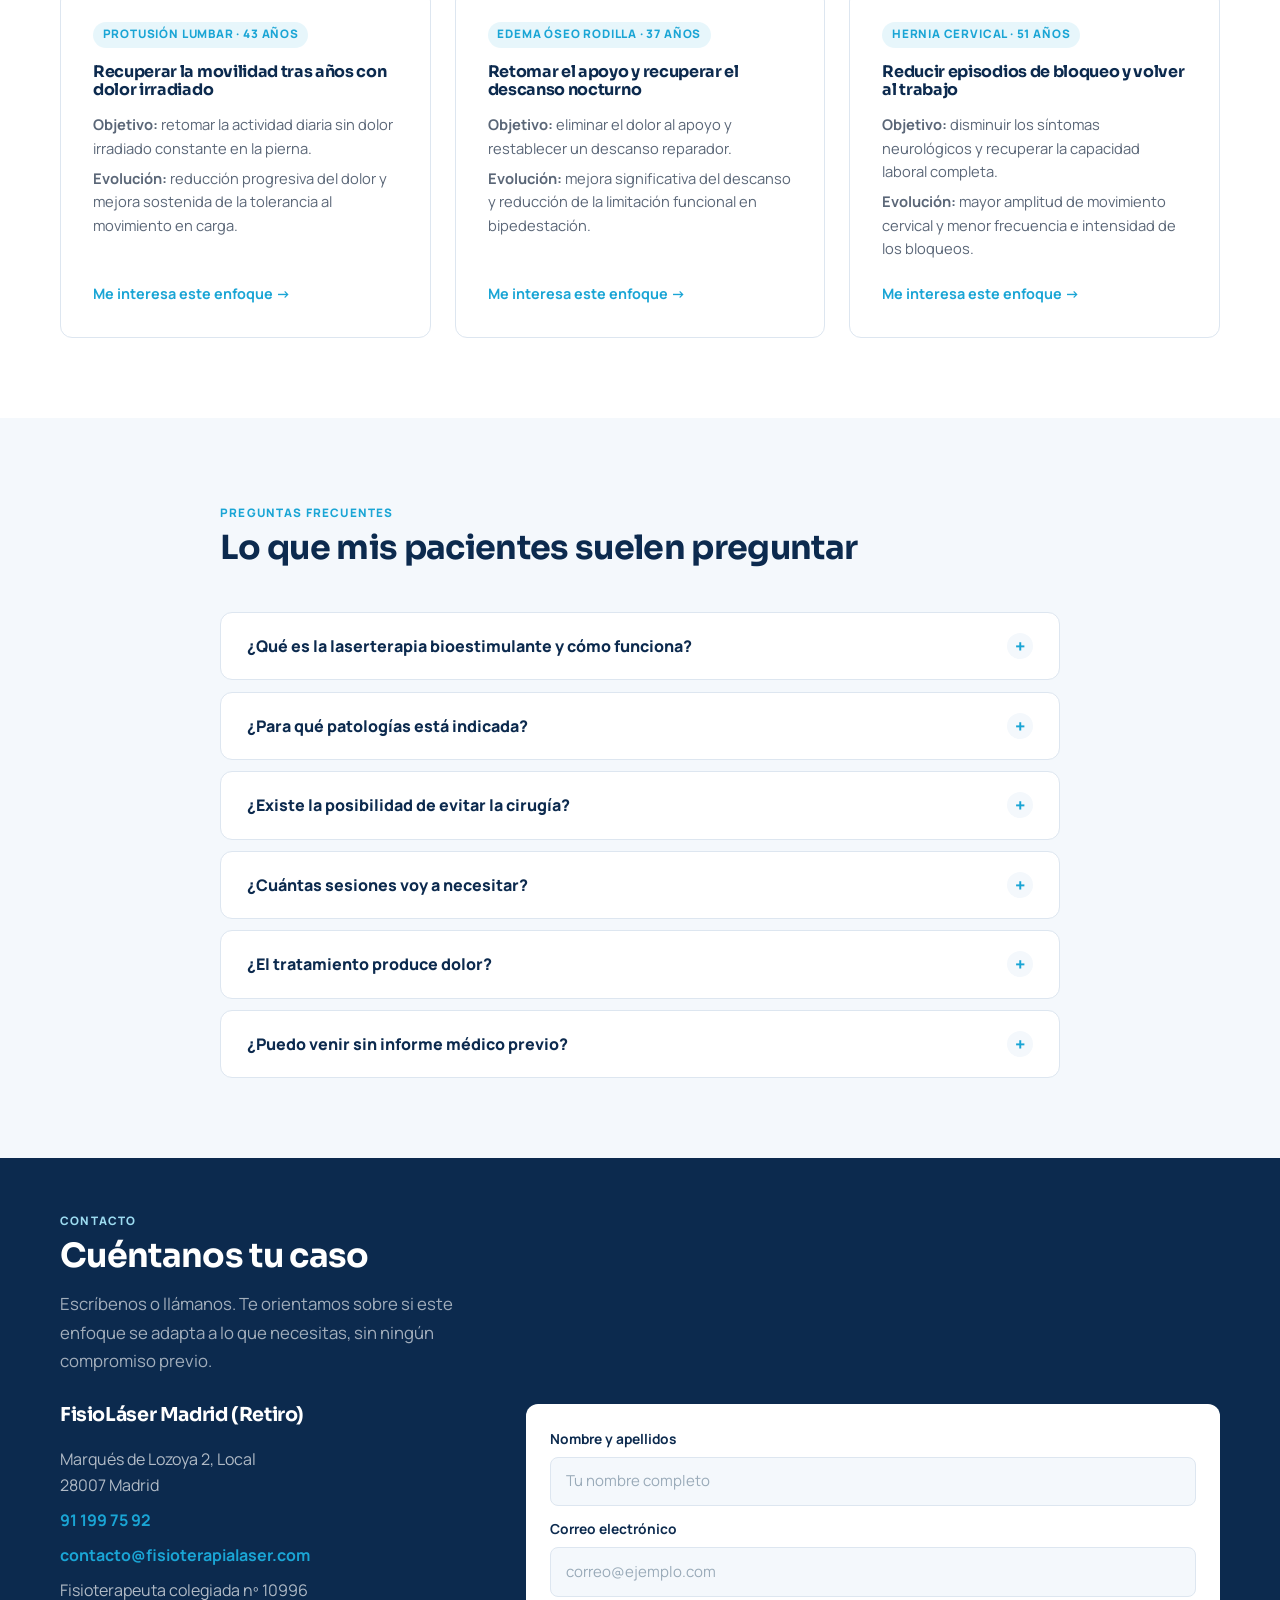
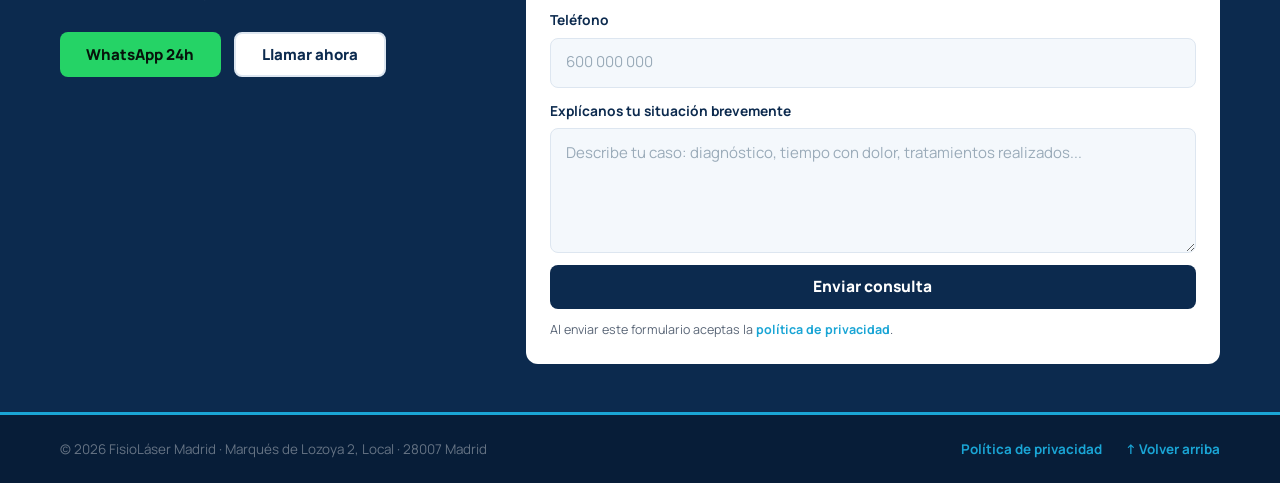
==== commit 9a9faccf: "feat: pagina privacidad RGPD, enlace en formulario y footer" ====
--- a/index.html
+++ b/index.html
@@ -420,7 +420,7 @@
                 <textarea id="mensaje" name="mensaje" rows="4" placeholder="Describe tu caso: diagnóstico, tiempo con dolor, tratamientos realizados..."></textarea>
               </div>
               <button class="btn btn-send" type="submit">Enviar consulta</button>
-              <p class="form-privacy">Al enviar este formulario aceptas la política de privacidad.</p>
+              <p class="form-privacy">Al enviar este formulario aceptas la <a href="privacidad.html" target="_blank">política de privacidad</a>.</p>
             </form>
 
           </div>
@@ -432,7 +432,10 @@
     <footer class="site-footer">
       <div class="container footer-inner">
         <p>© 2026 FisioLáser Madrid · Marqués de Lozoya 2, Local · 28007 Madrid</p>
-        <a href="#inicio">↑ Volver arriba</a>
+        <div style="display:flex;gap:1.5rem;align-items:center;">
+          <a href="privacidad.html">Política de privacidad</a>
+          <a href="#">↑ Volver arriba</a>
+        </div>
       </div>
     </footer>
 
--- a/styles.css
+++ b/styles.css
@@ -412,6 +412,8 @@
 }
 input::placeholder, textarea::placeholder { color: #9aabb9; }
 .form-privacy { font-size: .78rem; color: var(--muted); line-height: 1.5; }
+.form-privacy a { color: var(--teal); font-weight: 700; }
+.form-privacy a:hover { text-decoration: underline; }
 
 /* ── Footer ─────────────────────────────────────────────────────────────── */
 .site-footer { background: #071d38; border-top: 3px solid var(--teal); }
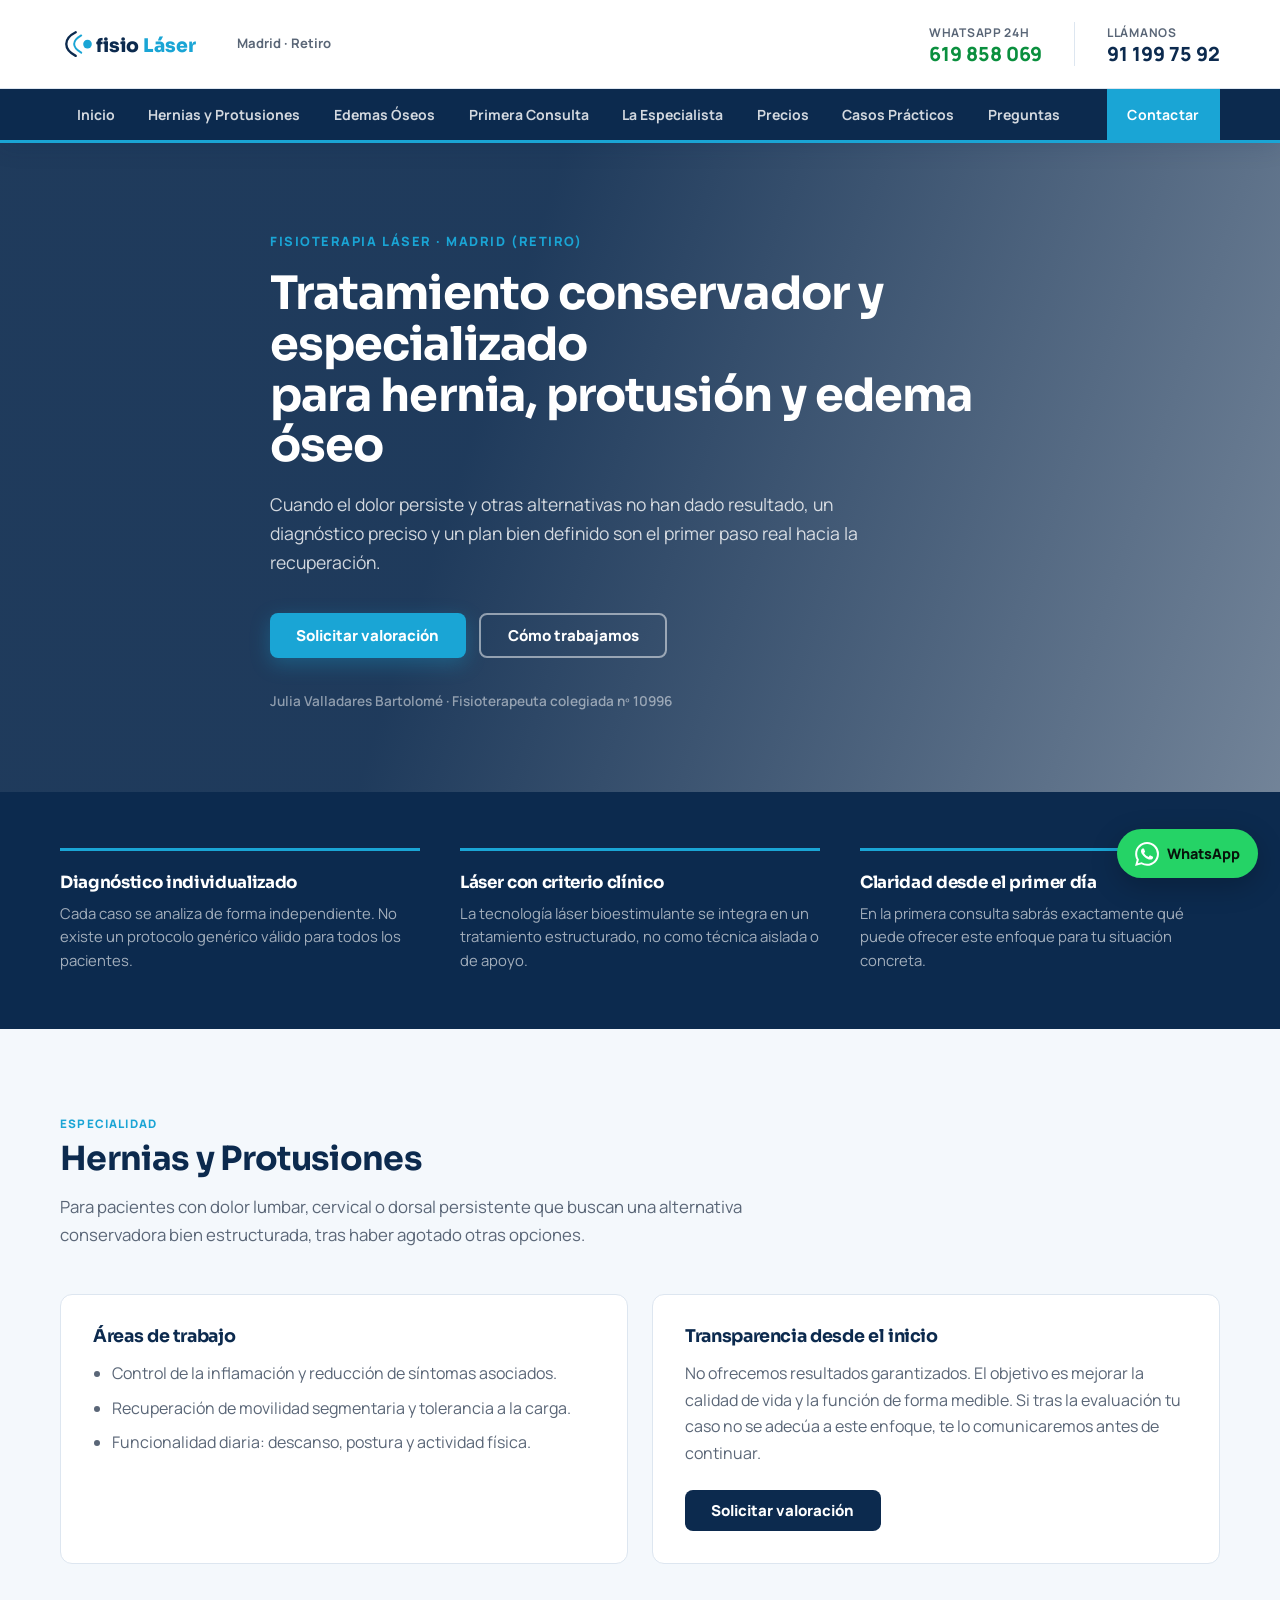
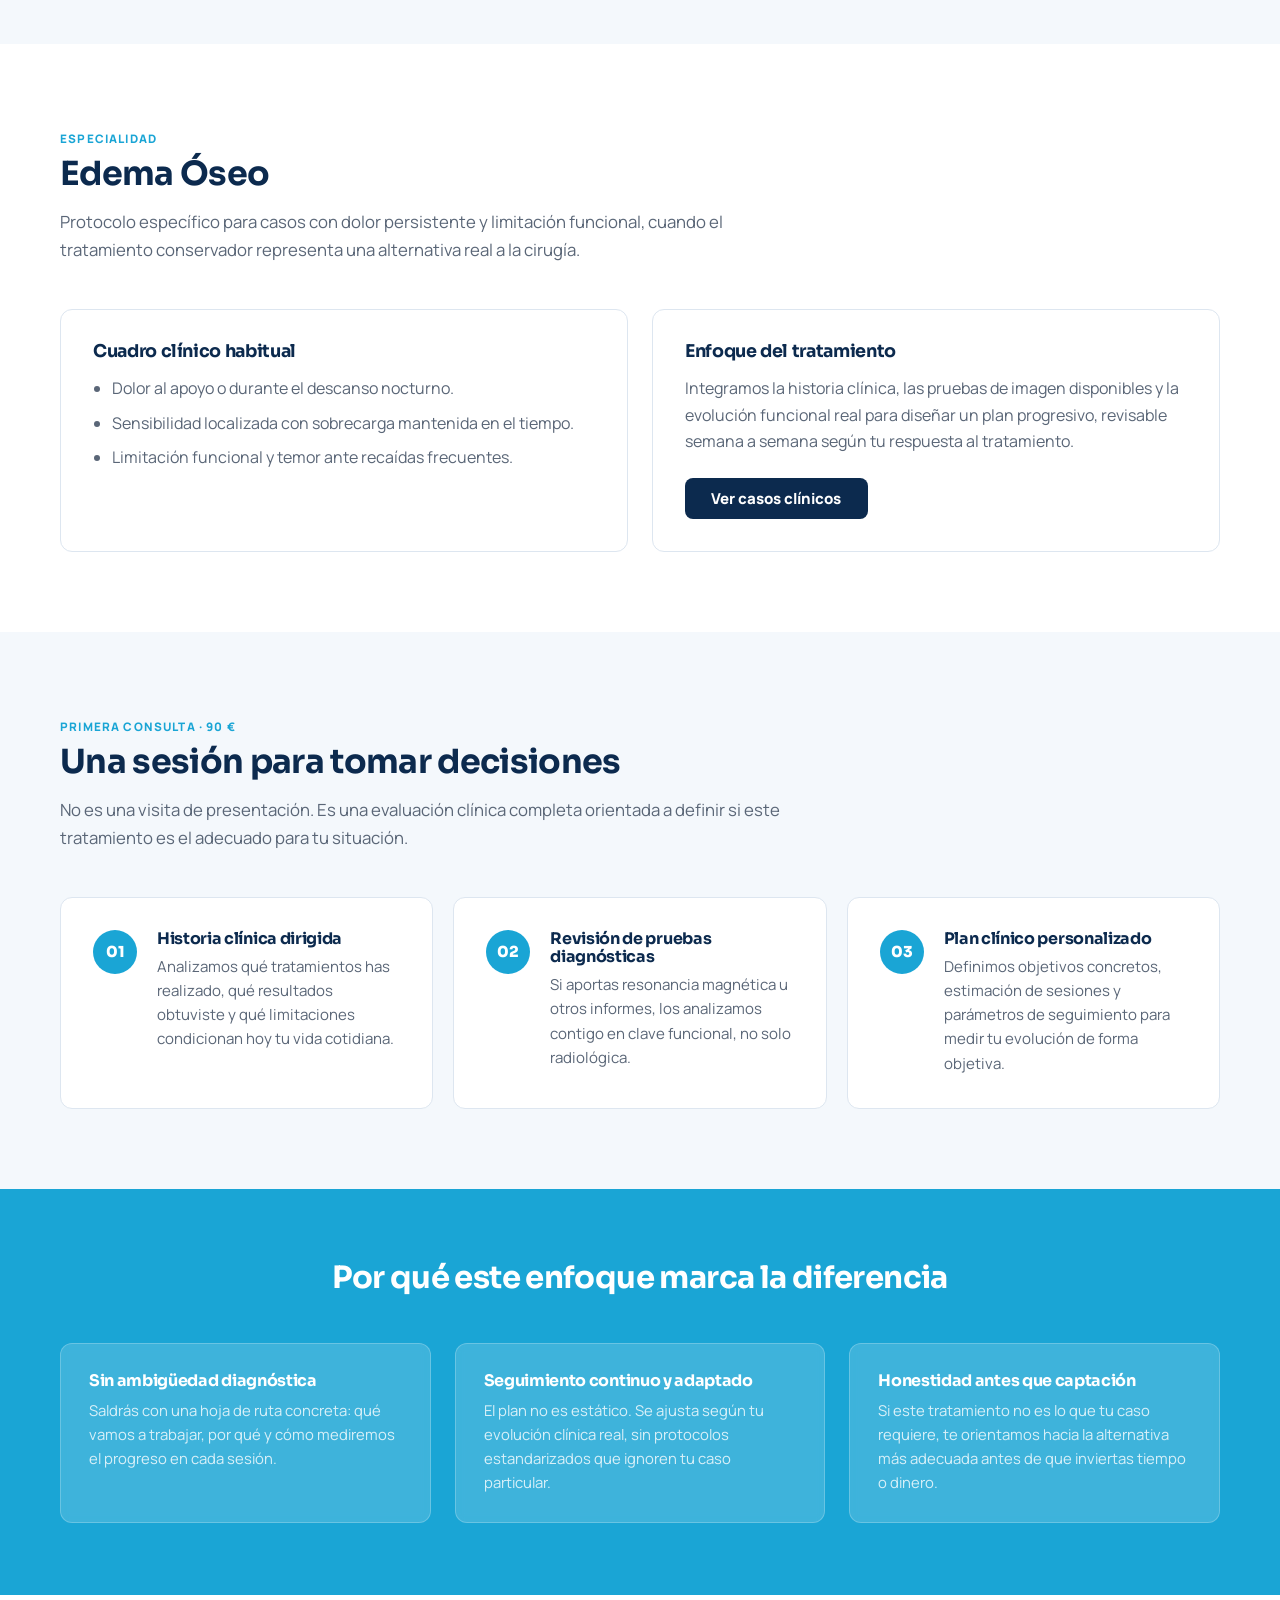
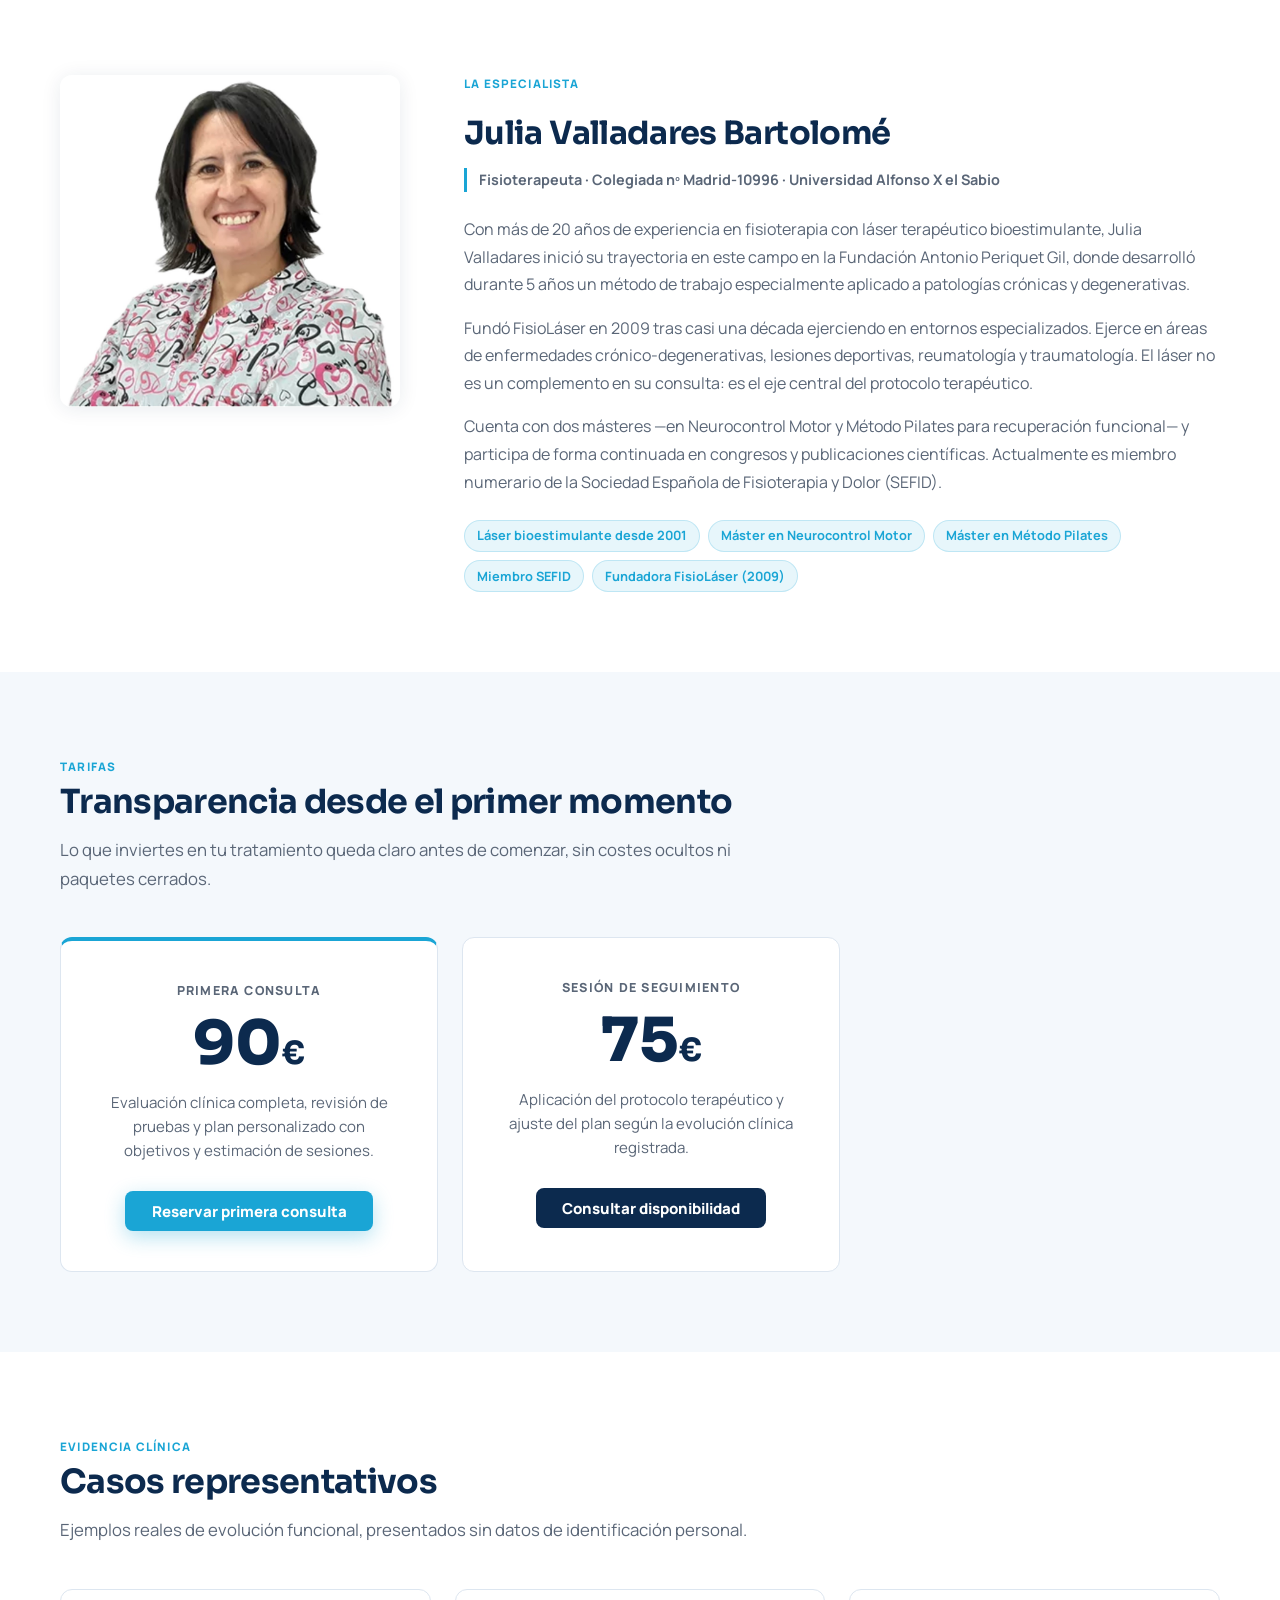
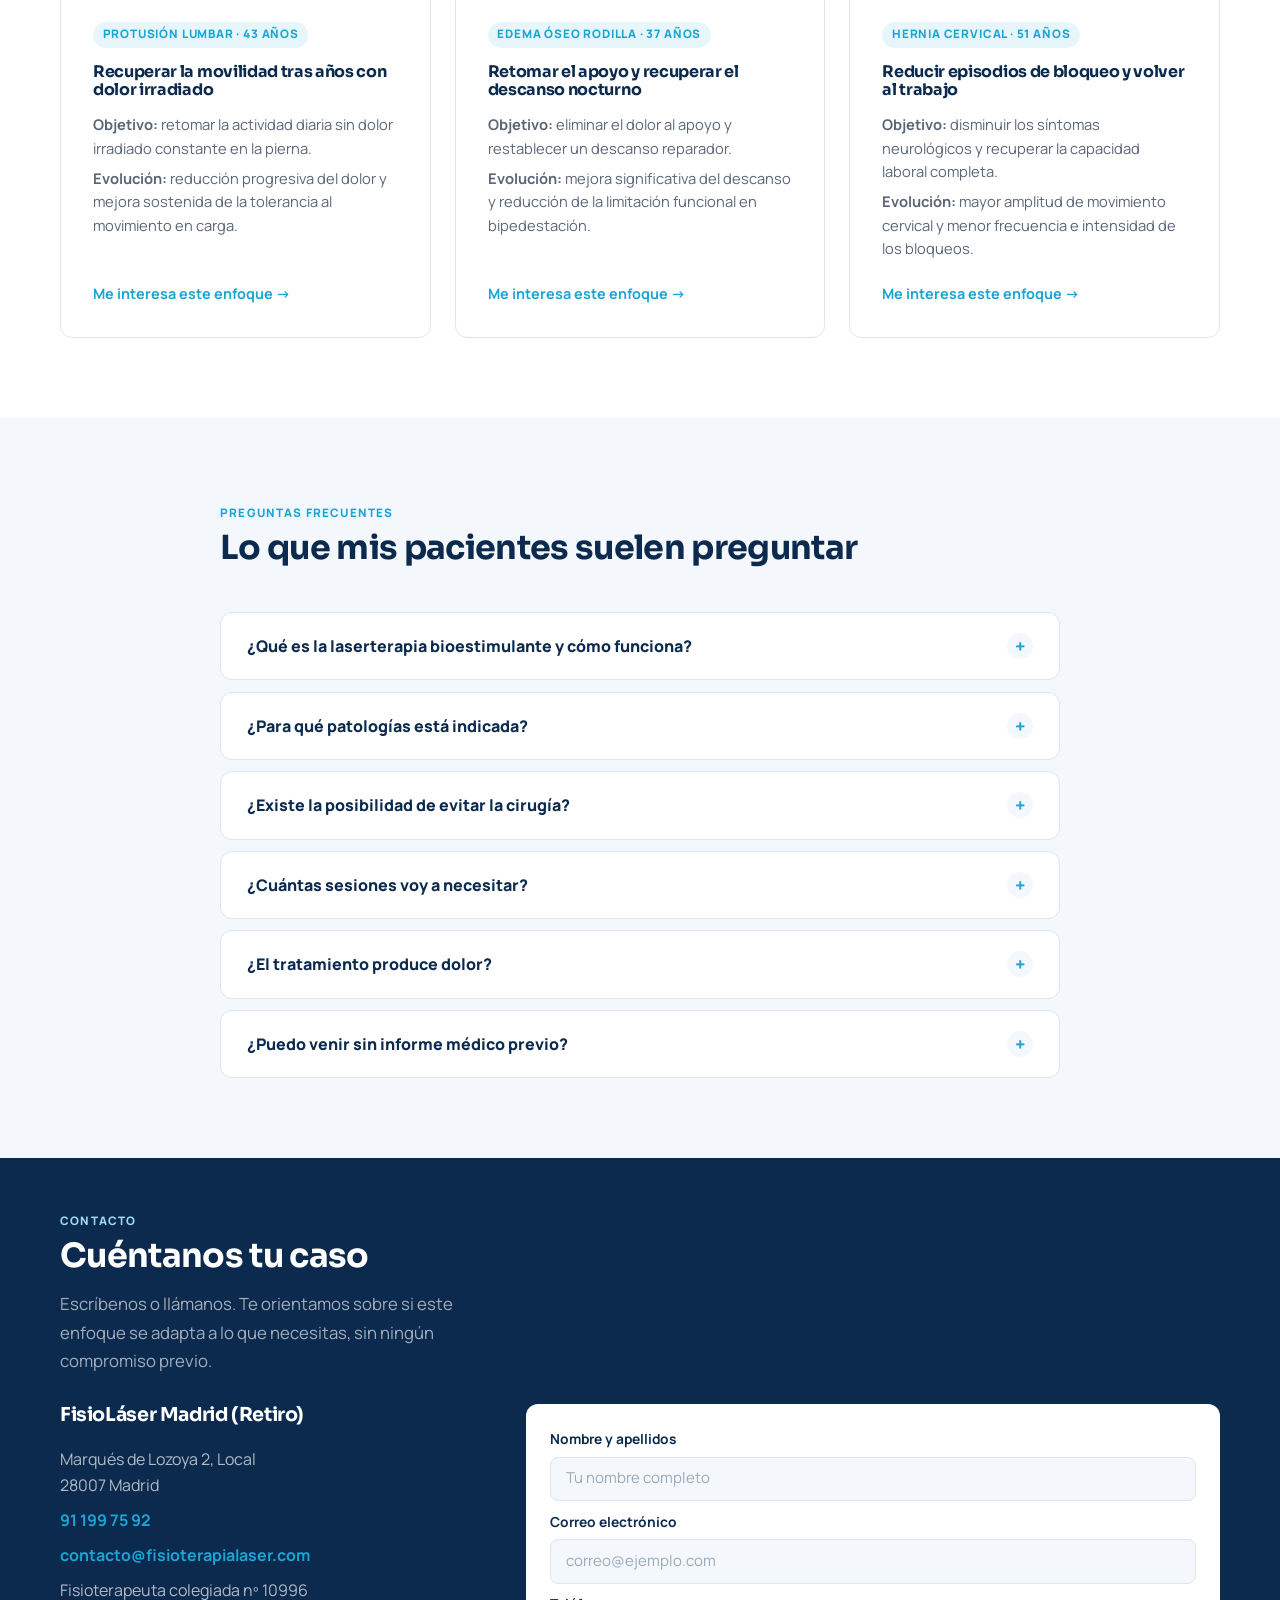
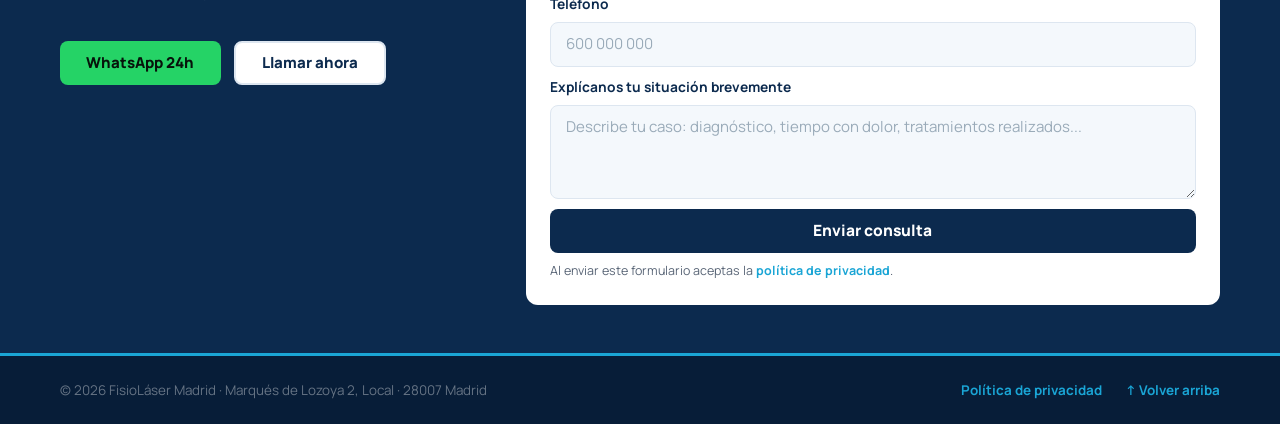
==== commit 4776fbe4: "fix: contacto equilibrado, mapa elastico, formulario compacto" ====
--- a/index.html
+++ b/index.html
@@ -390,19 +390,18 @@
                 <a class="btn btn-wa"    href="https://api.whatsapp.com/send?phone=34619858069">WhatsApp 24h</a>
                 <a class="btn btn-callw" href="tel:911997592">Llamar ahora</a>
               </div>
-              <!-- Mapa -->
-              <div class="contact-map">
+              <div class="contact-map" style="flex:1;min-height:140px;margin-top:1.25rem;">
                 <iframe
                   src="https://maps.google.com/maps?q=Marqu%C3%A9s+de+Lozoya+2,+28007+Madrid&output=embed"
-                  width="100%" height="220"
-                  style="border:0;border-radius:10px;margin-top:1.5rem"
+                  width="100%" height="100%"
+                  style="border:0;border-radius:10px;display:block;min-height:140px;"
                   allowfullscreen="" loading="lazy"
                   title="Ubicación FisioLáser Madrid">
                 </iframe>
               </div>
             </div>
 
-            <form class="contact-form reveal" action="#" method="post" novalidate>
+            <form class="contact-form reveal" id="contact-form" action="https://formspree.io/f/xvzbqpyp" method="POST">
               <div class="form-row">
                 <label for="nombre">Nombre y apellidos</label>
                 <input id="nombre" name="nombre" type="text" autocomplete="name" placeholder="Tu nombre completo" />
@@ -417,10 +416,13 @@
               </div>
               <div class="form-row">
                 <label for="mensaje">Explícanos tu situación brevemente</label>
-                <textarea id="mensaje" name="mensaje" rows="4" placeholder="Describe tu caso: diagnóstico, tiempo con dolor, tratamientos realizados..."></textarea>
+                <textarea id="mensaje" name="mensaje" rows="3" placeholder="Describe tu caso: diagnóstico, tiempo con dolor, tratamientos realizados..."></textarea>
               </div>
               <button class="btn btn-send" type="submit">Enviar consulta</button>
               <p class="form-privacy">Al enviar este formulario aceptas la <a href="privacidad.html" target="_blank">política de privacidad</a>.</p>
+              <div class="form-success" id="form-success" hidden>
+                <p>✓ Mensaje recibido. Te contestamos en menos de 24&nbsp;h.</p>
+              </div>
             </form>
 
           </div>
@@ -446,6 +448,35 @@
     </a>
 
     <script>
+      // ── Formulario Formspree (AJAX) ─────────────────────────────────
+      const form = document.getElementById('contact-form');
+      if (form) {
+        form.addEventListener('submit', async (e) => {
+          e.preventDefault();
+          const btn = form.querySelector('.btn-send');
+          btn.textContent = 'Enviando…';
+          btn.disabled = true;
+          try {
+            const res = await fetch(form.action, {
+              method: 'POST',
+              body: new FormData(form),
+              headers: { 'Accept': 'application/json' }
+            });
+            if (res.ok) {
+              form.reset();
+              document.getElementById('form-success').hidden = false;
+              btn.style.display = 'none';
+            } else {
+              btn.textContent = 'Error al enviar. Inténtalo de nuevo.';
+              btn.disabled = false;
+            }
+          } catch {
+            btn.textContent = 'Error de conexión. Inténtalo de nuevo.';
+            btn.disabled = false;
+          }
+        });
+      }
+
       // ── Acordeón FAQ: cierra los demás al abrir uno ─────────────────────
       document.querySelectorAll('.faq-item').forEach(item => {
         item.addEventListener('toggle', () => {
--- a/styles.css
+++ b/styles.css
@@ -389,20 +389,24 @@
 .contact-section .section-head h2 { color: #fff; }
 .contact-section .section-head p  { color: rgba(255,255,255,.62); max-width: 42ch; }
 
-.contact-grid { display: grid; grid-template-columns: 1fr 1.6fr; gap: 2rem; align-items: start; }
+.contact-grid { display: grid; grid-template-columns: 1fr 1.6fr; gap: 2rem; align-items: stretch; }
+.contact-info {
+  display: flex;
+  flex-direction: column;
+}
 .contact-info h3 { color: #fff; font-size: 1.2rem; margin-bottom: 1.25rem; }
 .nap p   { color: rgba(255,255,255,.68); margin-bottom: .55rem; }
 .nap a   { color: var(--teal); font-weight: 700; }
 .nap a:hover { text-decoration: underline; }
 .contact-btns { display: flex; flex-wrap: wrap; gap: .8rem; margin-top: 1.75rem; }
 
-.contact-form { background: var(--white); border-radius: var(--radius); padding: 1.5rem; display: grid; gap: 0.75rem; }
+.contact-form { background: var(--white); border-radius: var(--radius); padding: 1.5rem; display: grid; gap: 0.6rem; align-content: start; }
 .form-row { display: grid; gap: .38rem; }
 .form-row label { font-size: .86rem; font-weight: 700; color: var(--navy); }
 
 input, textarea {
   width: 100%; border: 1px solid var(--border); border-radius: 8px;
-  padding: .72rem .95rem; font: inherit; font-size: .94rem;
+  padding: .55rem .95rem; font: inherit; font-size: .94rem;
   color: var(--text); background: var(--off);
   transition: border-color .18s, background .18s;
 }
@@ -414,6 +418,16 @@
 .form-privacy { font-size: .78rem; color: var(--muted); line-height: 1.5; }
 .form-privacy a { color: var(--teal); font-weight: 700; }
 .form-privacy a:hover { text-decoration: underline; }
+
+.form-success {
+  background: rgba(26,165,213,.12);
+  border: 1px solid rgba(26,165,213,.3);
+  border-radius: 8px;
+  padding: .9rem 1.1rem;
+  color: var(--navy);
+  font-weight: 700;
+  font-size: .95rem;
+}
 
 /* ── Footer ─────────────────────────────────────────────────────────────── */
 .site-footer { background: #071d38; border-top: 3px solid var(--teal); }
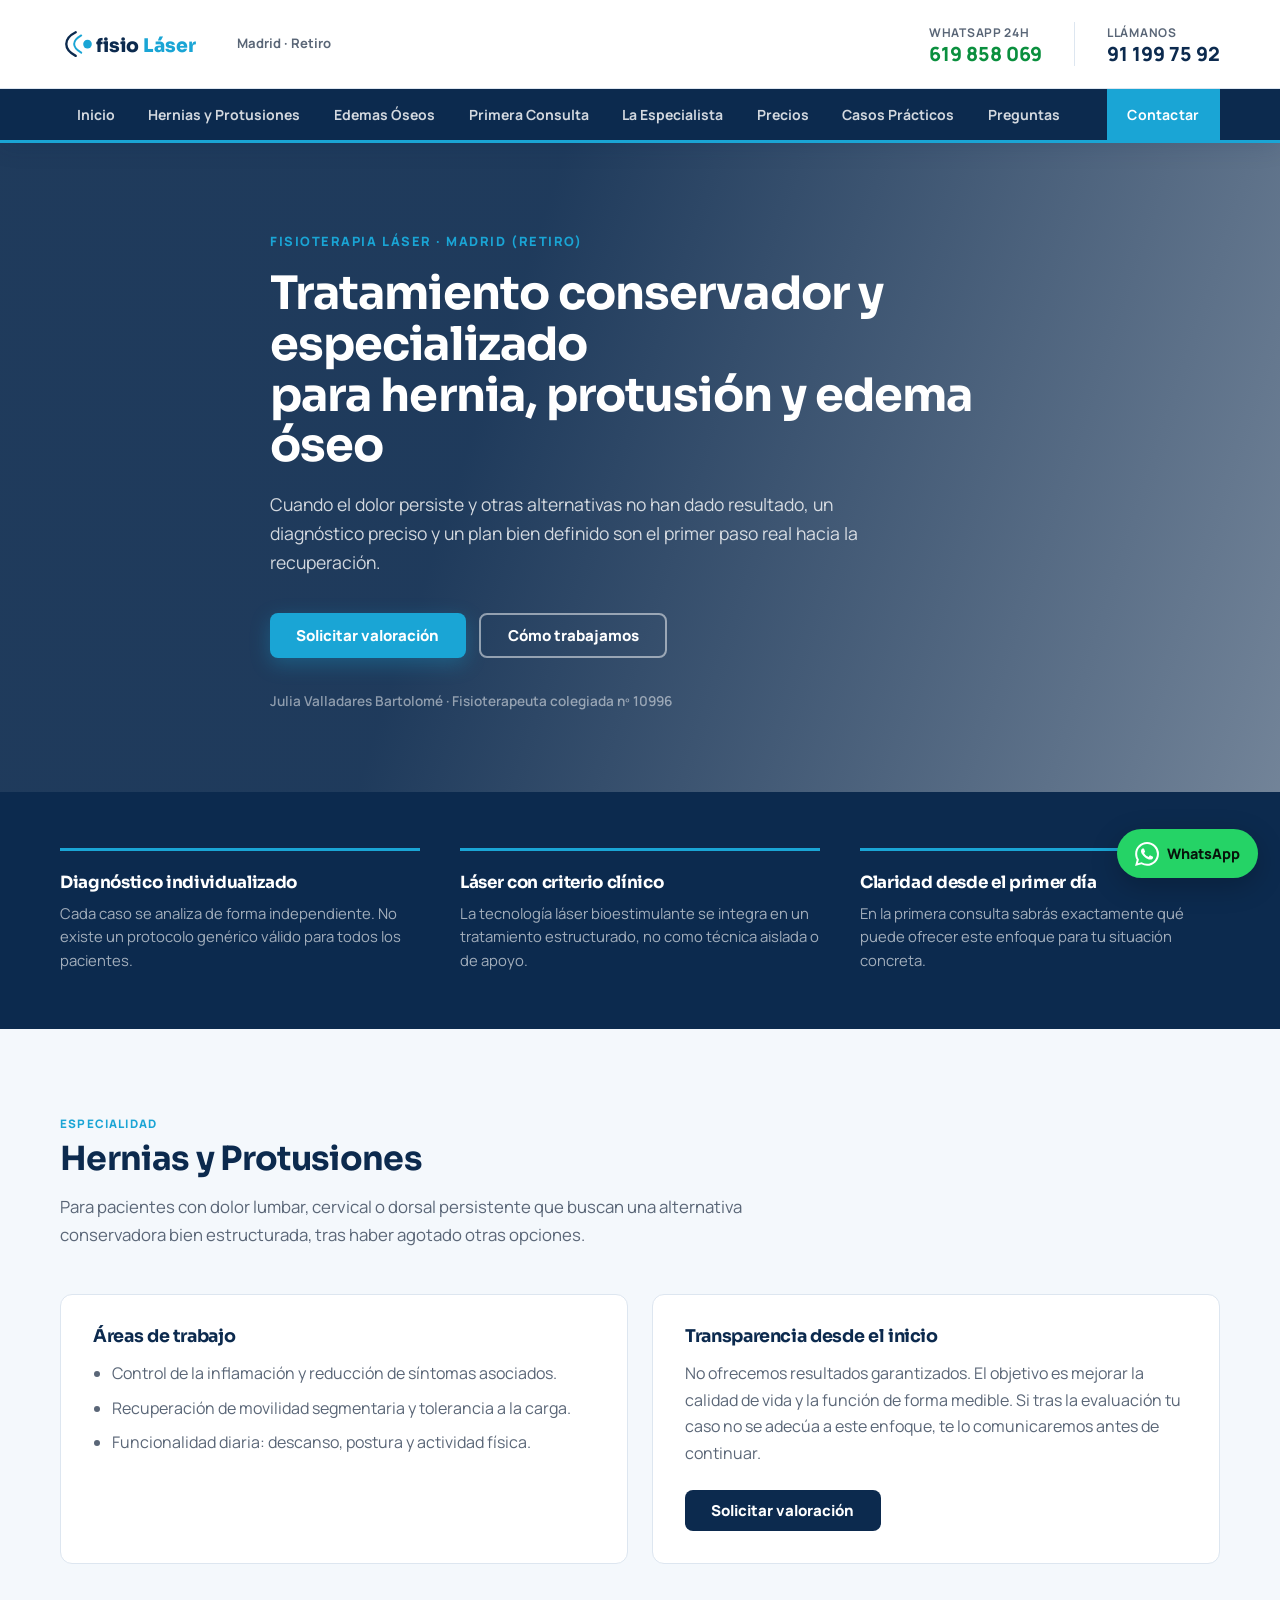
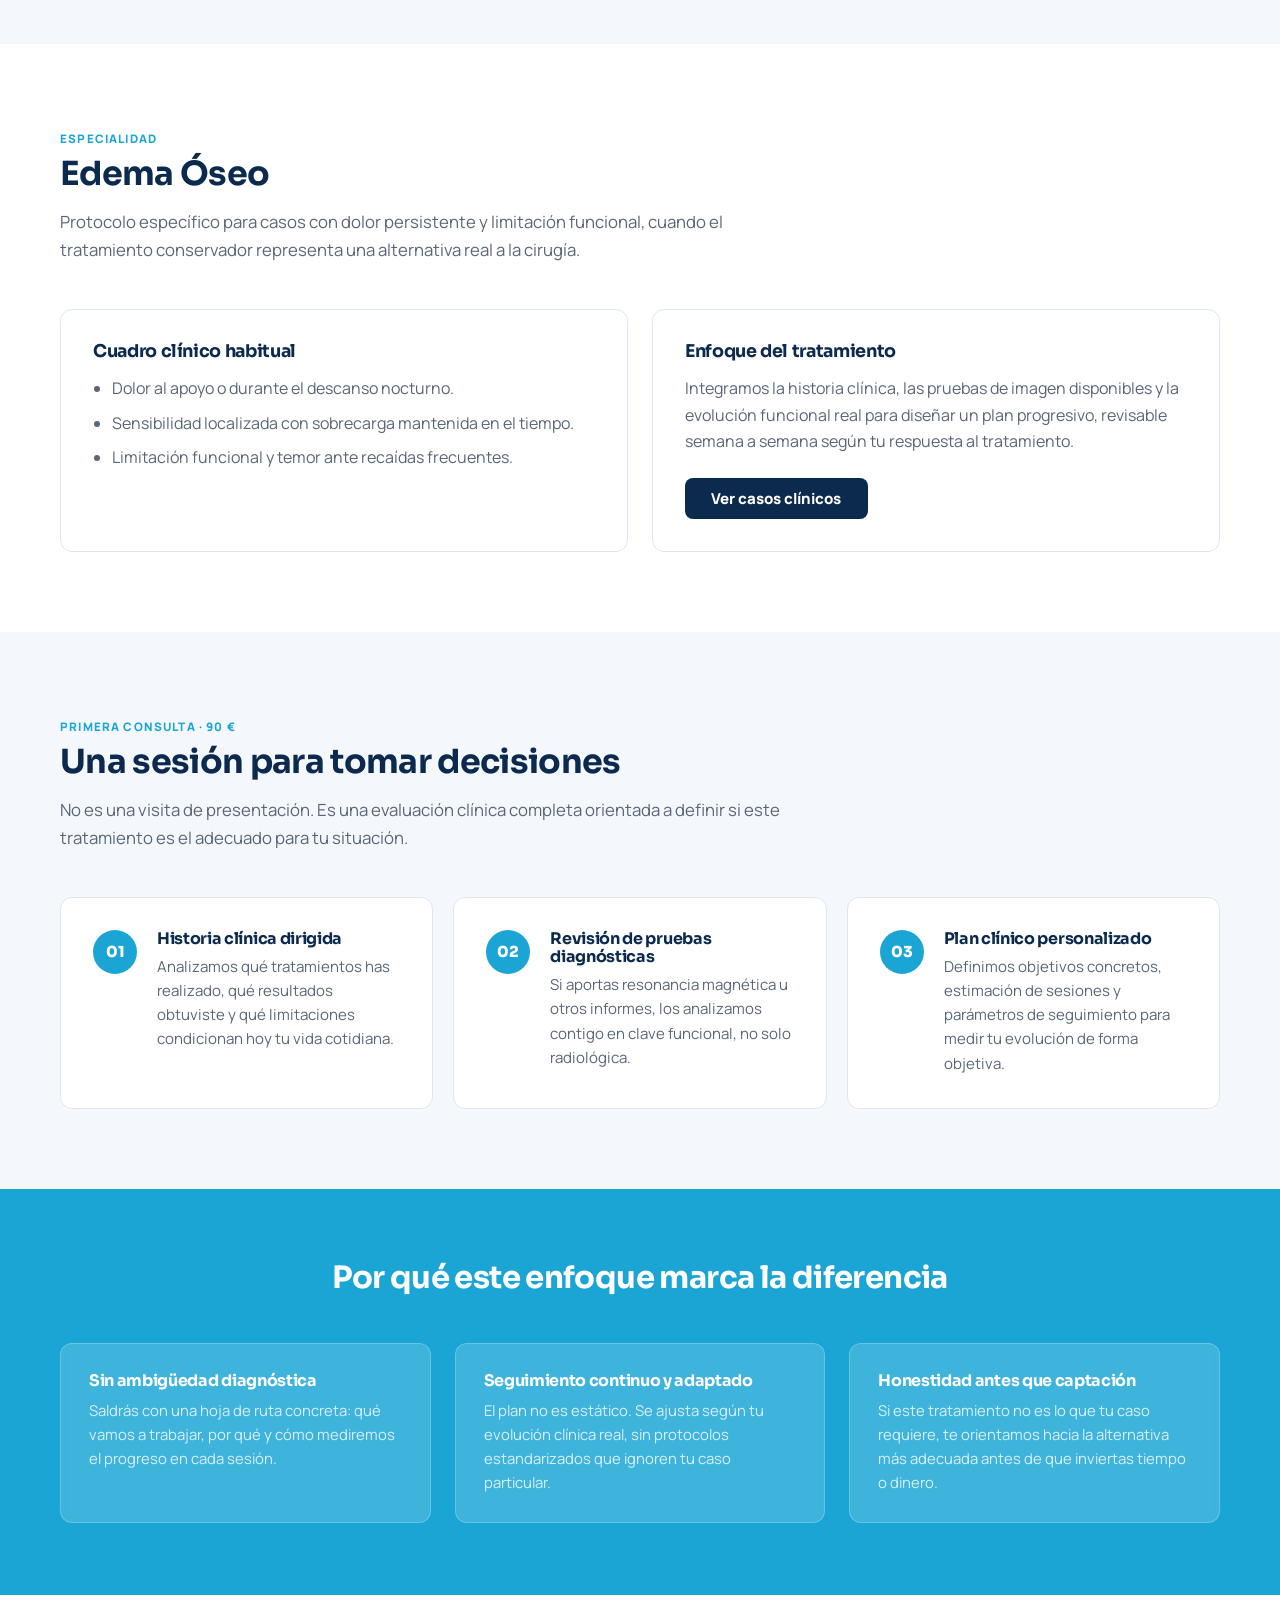
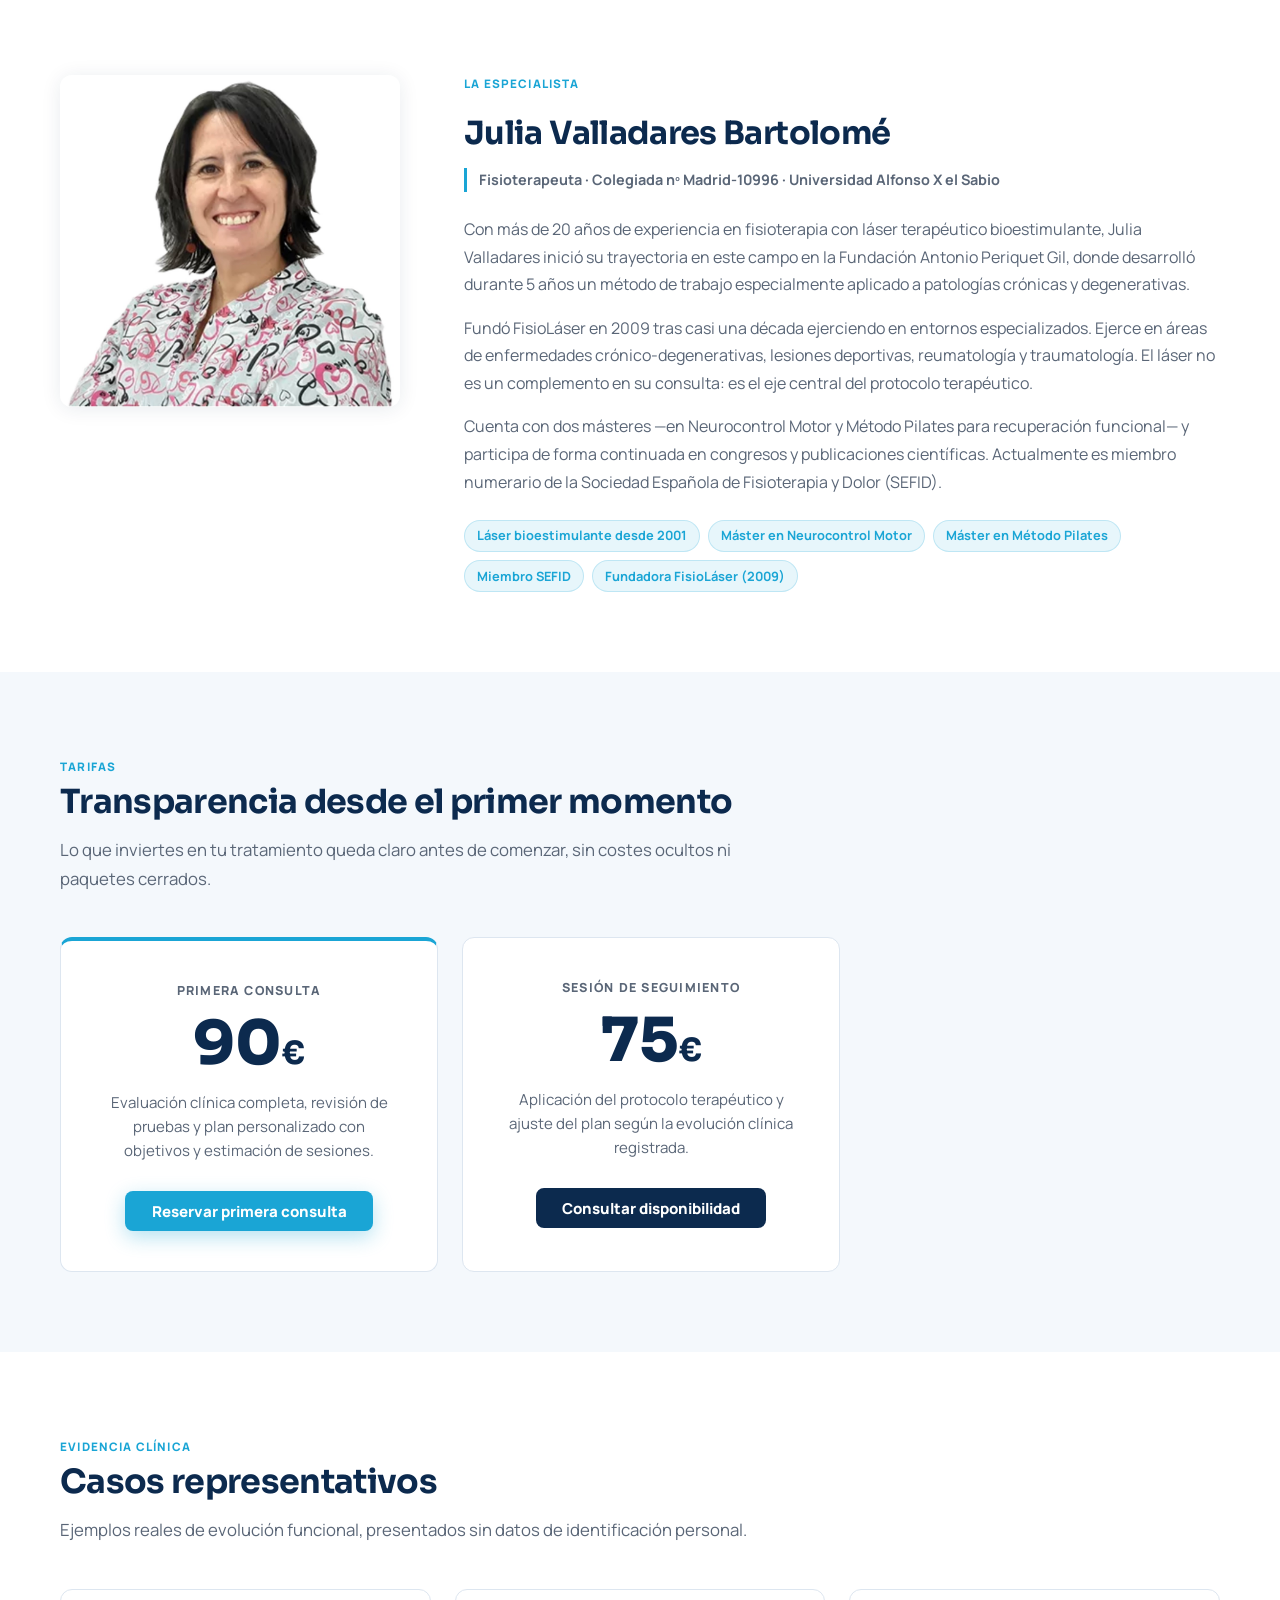
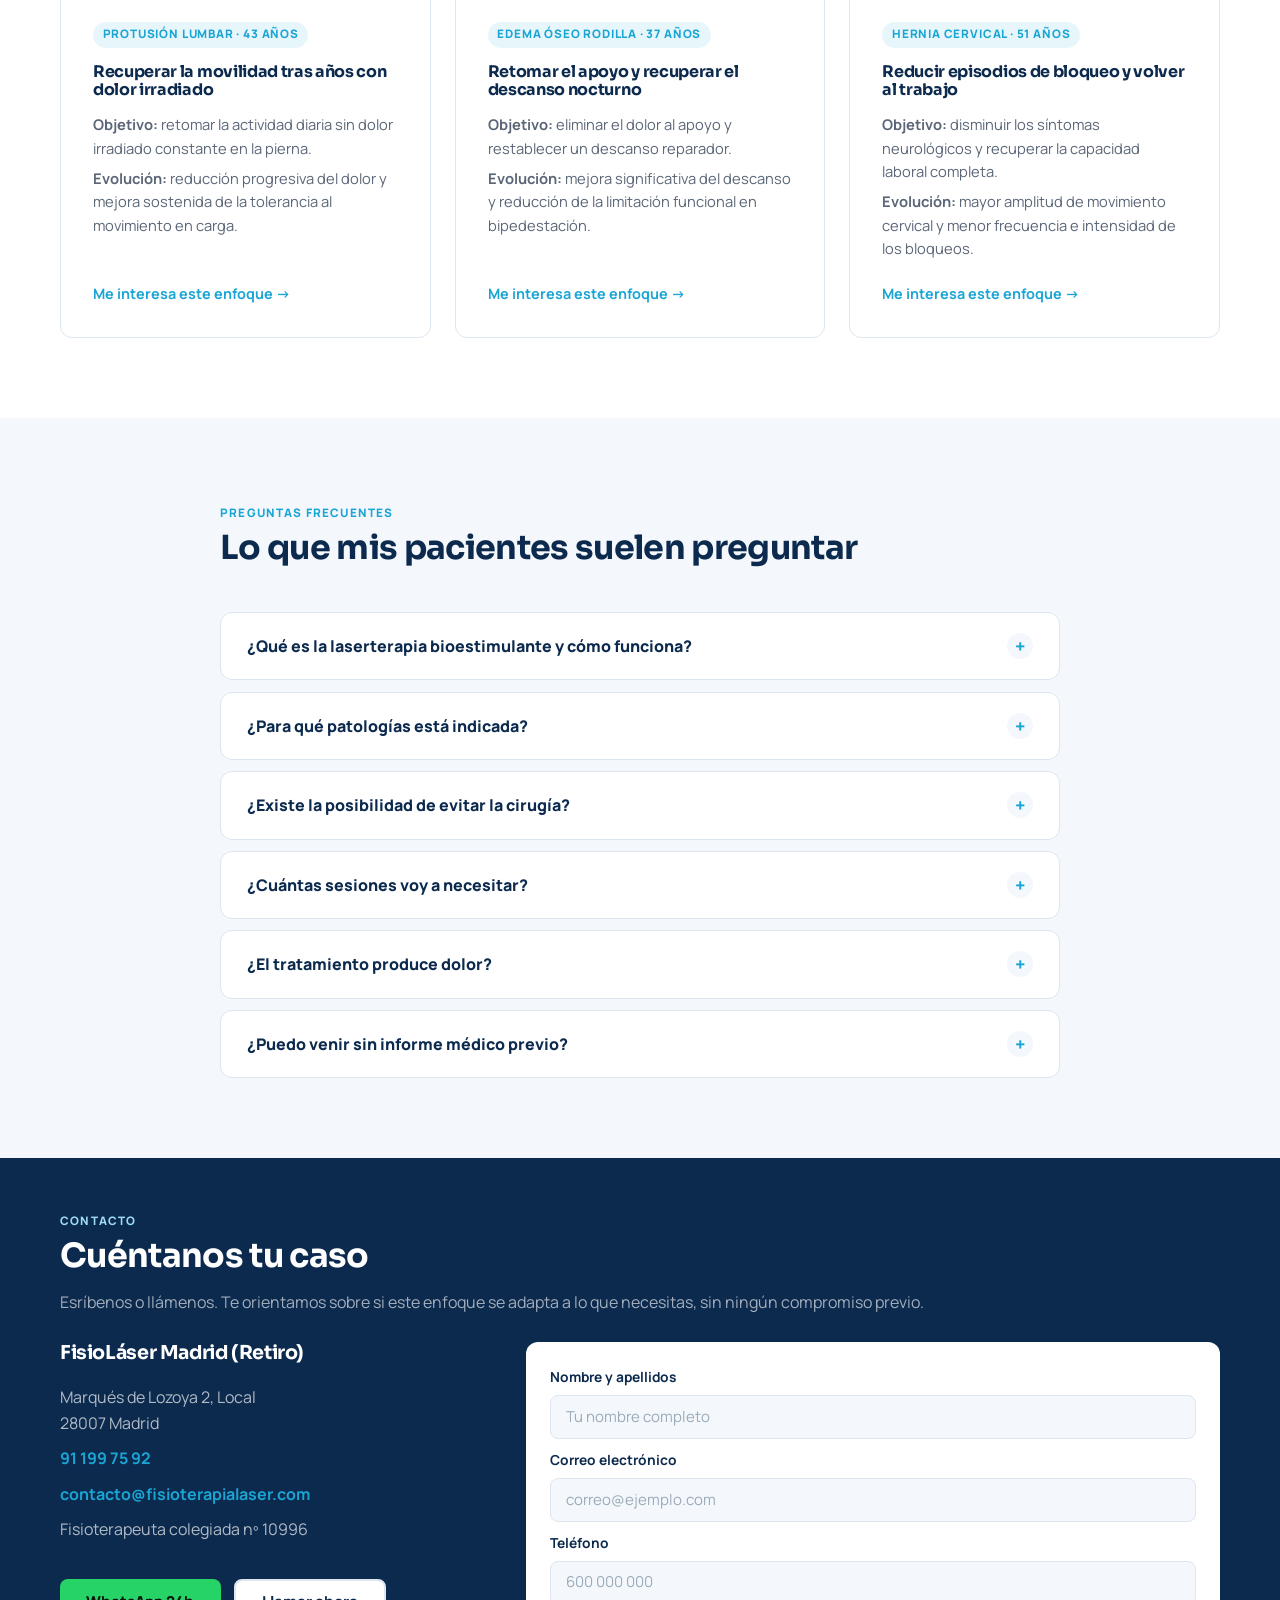
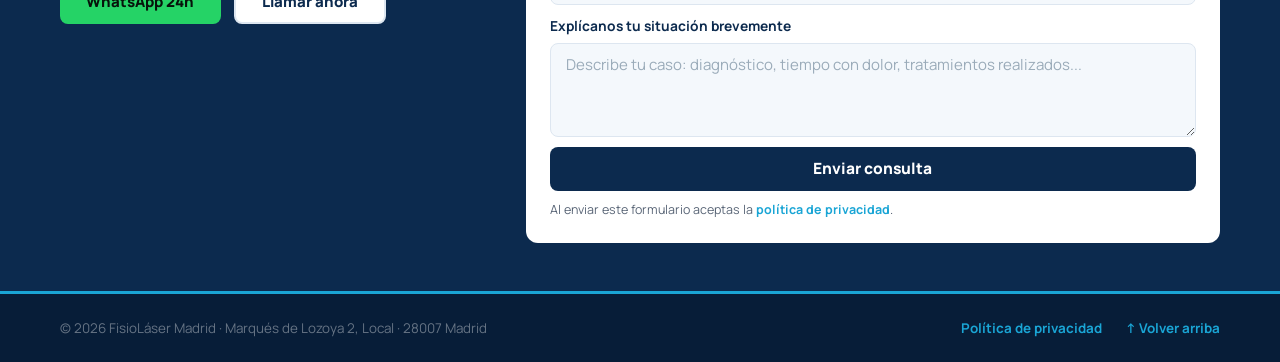
==== commit a2ac0be1: "fix: subtitulo contacto a ancho completo entre titulo y grid" ====
--- a/index.html
+++ b/index.html
@@ -374,8 +374,8 @@
           <div class="section-head reveal">
             <span class="label light">Contacto</span>
             <h2>Cuéntanos tu caso</h2>
-            <p>Escríbenos o llámanos. Te orientamos sobre si este enfoque se adapta a lo que necesitas, sin ningún compromiso previo.</p>
-          </div>
+          </div>
+          <p class="contact-lead reveal">Esríbenos o llámenos. Te orientamos sobre si este enfoque se adapta a lo que necesitas, sin ningún compromiso previo.</p>
           <div class="contact-grid">
 
             <div class="contact-info reveal">
--- a/styles.css
+++ b/styles.css
@@ -385,9 +385,15 @@
 
 /* ── Contacto ───────────────────────────────────────────────────────────── */
 .contact-section { background: var(--navy); padding-block: 3rem; }
-.contact-section .section-head { margin-bottom: 1.75rem; }
+.contact-section .section-head { margin-bottom: .6rem; }
 .contact-section .section-head h2 { color: #fff; }
 .contact-section .section-head p  { color: rgba(255,255,255,.62); max-width: 42ch; }
+.contact-lead {
+  color: rgba(255,255,255,.62);
+  font-size: 1rem;
+  line-height: 1.5;
+  margin-bottom: 1.75rem;
+}
 
 .contact-grid { display: grid; grid-template-columns: 1fr 1.6fr; gap: 2rem; align-items: stretch; }
 .contact-info {
